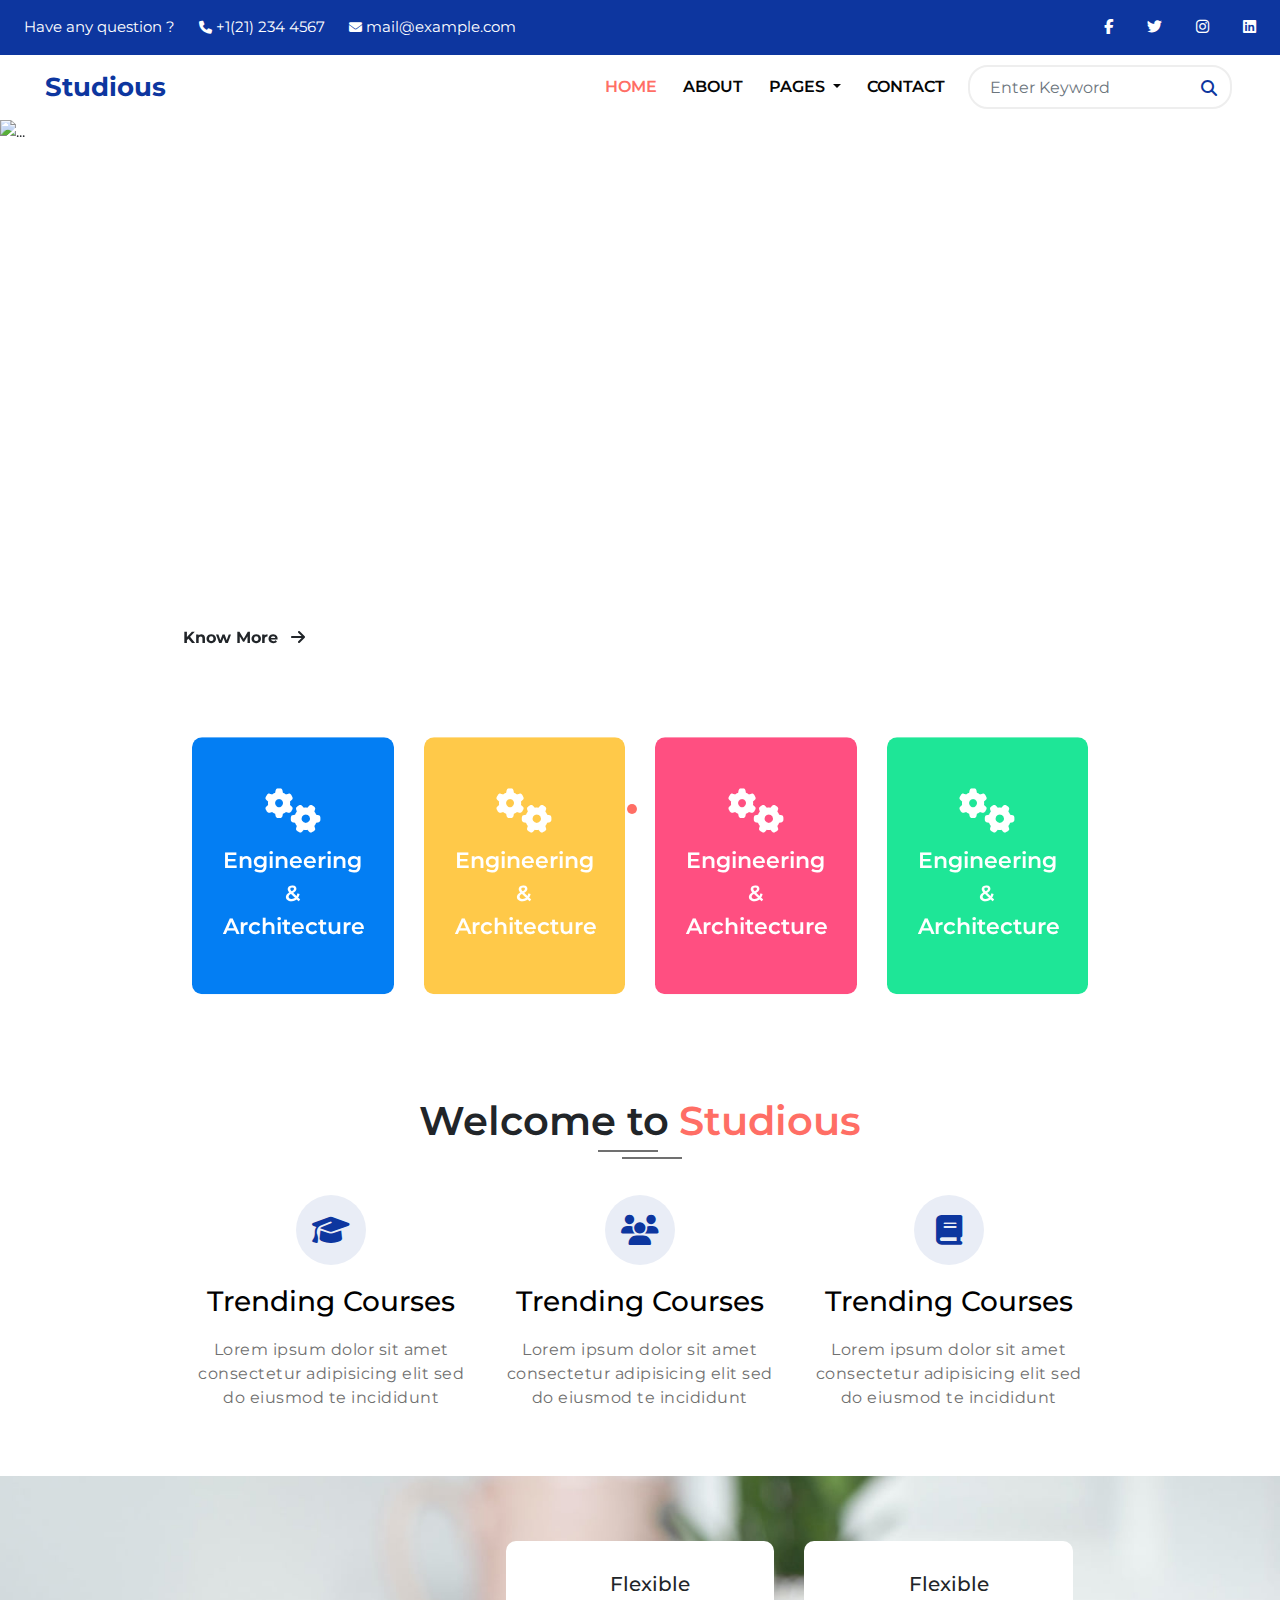
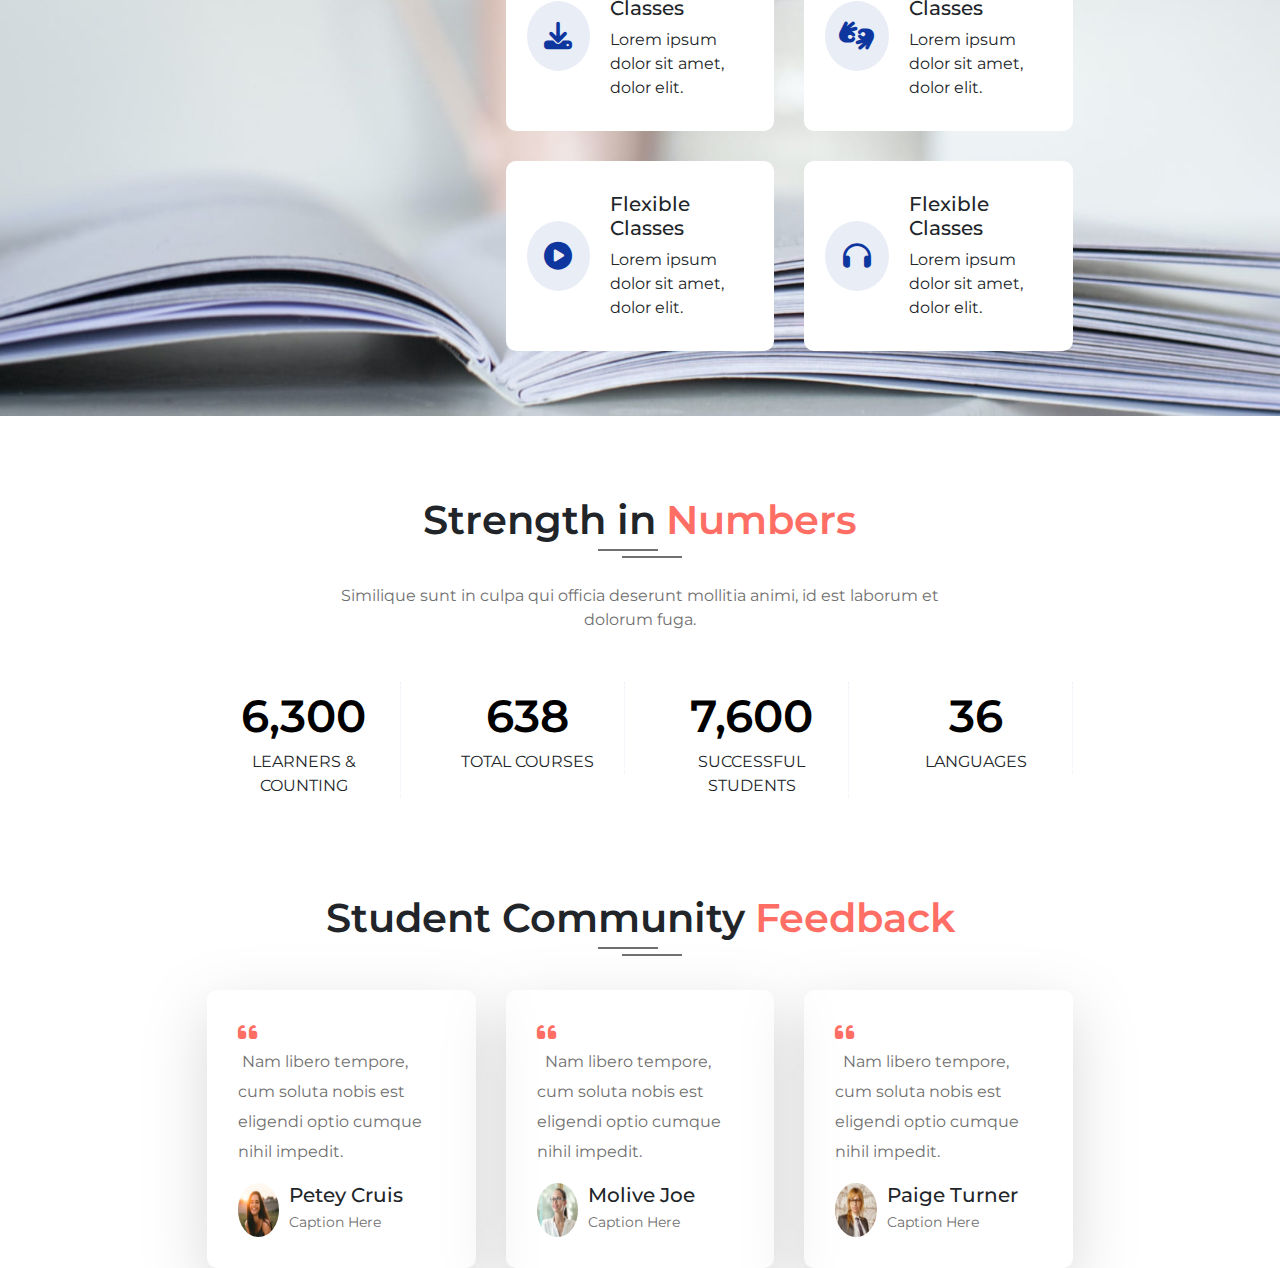
==== home.html @ 9cb3399b "complete feedback" ====
<!DOCTYPE html>
<html lang="en">
  <head>
    <title>Study</title>
    <!-- Required meta tags -->
    <meta charset="utf-8" />
    <meta
      name="viewport"
      content="width=device-width, initial-scale=1, shrink-to-fit=no"
    />

    <!-- Bootstrap CSS -->
    <link
      rel="stylesheet"
      href="https://stackpath.bootstrapcdn.com/bootstrap/4.3.1/css/bootstrap.min.css"
      integrity="sha384-ggOyR0iXCbMQv3Xipma34MD+dH/1fQ784/j6cY/iJTQUOhcWr7x9JvoRxT2MZw1T"
      crossorigin="anonymous"
    />

    <!-- FONT AWESOME -->
    <link
      rel="stylesheet"
      href="https://cdnjs.cloudflare.com/ajax/libs/font-awesome/6.4.0/css/all.min.css"
    />

    <!-- FONT GG -->
    <link
      href="https://fonts.googleapis.com/css2?family=Montserrat:wght@100;200;300;400;500;600;700;800;900&display=swap"
      rel="stylesheet"
    />

    <!-- MAIN CSS -->
    <link rel="stylesheet" href="./CSS/index.css" />
  </head>
  <body>
    <!-- HEADER -->
    <header>
      <div class="header__container">
        <div
          class="header__contact d-flex justify-content-between align-items-center py-3 px-4"
        >
          <div class="header__left d-flex align-items-center">
            <a href="#"><span class="hover__ora">Have any question ?</span></a>
            <div class="header__icon ml-4">
              <i class="fa fa-phone"></i>
              <a href="tel:+1(21)2344567">
                <span class="hover__ora">+1(21) 234 4567</span>
              </a>
            </div>
            <div class="header__icon ml-4">
              <i class="fa fa-envelope"></i>
              <a href="mailto:mail@example.com">
                <span class="hover__ora">mail@example.com</span>
              </a>
            </div>
          </div>
          <div class="header__right">
            <a href="https://facebook.com/w3layouts">
              <i class="fab fa-facebook-f hover__ora"></i>
            </a>
            <a href="https://twitter.com/w3layouts">
              <i class="fab fa-twitter hover__ora"></i>
            </a>
            <a href="https://instagram.com/w3layouts">
              <i class="fab fa-instagram hover__ora"></i>
            </a>
            <a href="https://Linkedin.com/w3layouts">
              <i class="fab fa-linkedin hover__ora"></i>
            </a>
          </div>
        </div>
        <div class="header__content">
          <!--start navbar -->
          <nav class="header__nav navbar navbar-expand-lg mx-4">
            <a class="navbar-brand d-flex align-items-center" href="#">
              <img src="./img/logo.png" alt="" />
              <span class="hover__ora">Studious</span>
            </a>
            <button
              class="navbar-toggler"
              type="button"
              data-toggle="collapse"
              data-target="#navbarSupportedContent"
              aria-controls="navbarSupportedContent"
              aria-expanded="false"
              aria-label="Toggle navigation"
            >
              <span class="navbar-toggler-icon"></span>
            </button>

            <div class="collapse navbar-collapse" id="navbarSupportedContent">
              <ul class="navbar-nav ml-auto">
                <li class="nav-item active">
                  <a class="nav-link" href="#">Home</a>
                </li>
                <li class="nav-item">
                  <a class="nav-link" href="#">About</a>
                </li>
                <li class="nav-item dropdown">
                  <a
                    class="nav-link dropdown-toggle"
                    href="#"
                    id="navbarDropdown"
                    role="button"
                    data-toggle="dropdown"
                    aria-haspopup="true"
                    aria-expanded="false"
                  >
                    Pages
                  </a>
                  <div class="dropdown-menu" aria-labelledby="navbarDropdown">
                    <a class="dropdown-item" href="#">BLOG POSTS</a>
                    <a class="dropdown-item" href="#">404 PAGE</a>
                    <!-- <div class="dropdown-divider"></div> -->
                    <a class="dropdown-item" href="#">LANDING PAGE</a>
                    <a class="dropdown-item" href="#">ELEMENTS PAGE</a>
                  </div>
                </li>
                
                  <li class="nav-item">
                    <a class="nav-link" href="#">Contact</a>
                  </li>
                
              </ul>
              <form class="form-inline my-2 my-lg-0">
                <input
                  class="form-control mr-sm-2"
                  type="search"
                  placeholder="Enter Keyword"
                  aria-label="Search"
                />
                <button class="btn" aria-hidden="true" type="submit">
                  <i class="fa fa-search hover__ora"></i>
                </button>
               
              </form>
            </div>
          </nav>
          <!-- end navbar -->
        </div>
      </div>
      <div class="clear"></div>
    </header>
    
    <!-- BANNER -->
    <section class="banner">
      <div class="banner__container">
        <div class="banner__img">
        <div
          id="carouselExampleIndicators"
          class="carousel slide"
          data-ride="carousel"
        >
          <ol class="carousel-indicators">
            <li
              data-target="#carouselExampleIndicators"
              data-slide-to="0"
              class="active"
            ></li>
            <li data-target="#carouselExampleIndicators" data-slide-to="1"></li>
          </ol>
          <div class="carousel-inner">
            <div class="carousel-item active">
              <img src="./img/banner1.jpg" class="d-block w-100" alt="..." />
              <div class="banner__text">
                <p>
                  Studious is the <br />
                  best choice for <br />
                  everyone
                </p>
                <a class="button1 btn" href="#">Know More <i class="fa fa-arrow-right ml-2"></i></a>
              </div>
            </div>
            <div class="carousel-item">
              <img src="./img/banner2.jpg" class="d-block w-100" alt="..." />
              <div class="banner__text">
                <p>
                  Studious is the <br />
                  best choice for <br />
                  everyone
                </p>
                <a class="button1 btn" href="#">Know More <i class="fa fa-arrow-right ml-2"></i></a>
              </div>
            </div>
          </div>
        </div>
      </div>
     
      <div class="clear"></div>
    </section>

    <!--SERVICE -->
    <section class="service container__common">
      <div class="row text-center">
        <div class="col-3">
          <div class="service__item service__item1">
            <i class="fa fa-cogs"></i>
            <a href="#">Engineering & <br>Architecture</a>
          </div>
        </div>
        <div class="col-3">
          <div class="service__item service__item2">
            <i class="fa fa-cogs"></i>
            <a href="#">Engineering & <br>Architecture</a>
          </div>
        </div>
        <div class="col-3">
          <div class="service__item service__item3">
            <i class="fa fa-cogs"></i>
            <a href="#">Engineering & <br>Architecture</a>
          </div>
        </div>
        <div class="col-3">
          <div class="service__item service__item4">
            <i class="fa fa-cogs"></i>
            <a href="#">Engineering & <br>Architecture</a>
          </div>
        </div>
      </div>
      <div class="clear"></div>
    </section>

    <!-- INTRO -->
    <section class="intro">
      <div class="intro__top container__common title">
        <h2>Welcome to<span>Studious</span></h2>
        <div class="intro__detail row text-center">
          <div class="col-4">
            <div class="intro__top__item">
              <i class="fa fa-graduation-cap"></i>
              <a href="#">
                <h3>Trending Courses</h3>
              </a>
              <p>Lorem ipsum dolor sit amet consectetur adipisicing elit sed do eiusmod te incididunt</p>
            </div>
          </div>
          <div class="col-4">
            <div class="intro__top__item">
              <i class="fa fa-users"></i>              
              <a href="#">
                <h3>Trending Courses</h3>
              </a>
              <p>Lorem ipsum dolor sit amet consectetur adipisicing elit sed do eiusmod te incididunt</p>
            </div>
          </div>
          <div class="col-4">
            <div class="intro__top__item">
              <i class="fa fa-book">             
              </i>           
              <a href="#">
                <h3>Trending Courses</h3>
              </a>         
              <p>Lorem ipsum dolor sit amet consectetur adipisicing elit sed do eiusmod te incididunt</p>
            </div>
          </div>         
        </div>
      </div>
      <div class="intro__bot">
        <div class=" container__common d-flex flex-row-reverse"> 
          <div class="col-4 intro__bot__box">
            <div class="intro__bot__item">
              <i class="fa fa-american-sign-language-interpreting"></i>
              <div class="intro__text">
                <h5>Flexible Classes</h5>
                <p  class="mb-0">Lorem ipsum dolor sit amet, dolor elit.</p>
              </div>
            </div>
          </div>
          <div class="col-4 intro__bot__box">
            <div class="intro__bot__item">
              <i class="fa fa-download"></i>
              <div class="intro__text">
                <h5>Flexible Classes</h5>
                <p  class="mb-0">Lorem ipsum dolor sit amet, dolor elit.</p>
              </div>
            </div>
          </div>
        </div>
        <div class=" container__common d-flex flex-row-reverse">
          
          <div class="col-4 intro__bot__box">
            <div class="intro__bot__item">
              <i class="fa fa-headphones"></i>
              <div class="intro__text">
                <h5>Flexible Classes</h5>
                <p  class="mb-0">Lorem ipsum dolor sit amet, dolor elit.</p>
              </div>
            </div>
          </div>
          <div class="col-4 intro__bot__box">
            <div class="intro__bot__item">
              <i class="fa fa-play-circle"></i>
              <div class="intro__text">
                <h5>Flexible Classes</h5>
                <p  class="mb-0">Lorem ipsum dolor sit amet, dolor elit.</p>
              </div>
            </div>
          </div>                   
        </div>              
      </div>
      <div class="clear"></div>
    </section>

    <!-- NUMBER -->
   <section class="number text-center">
    <div class="number__title title">
      <h2>Strength in<span>Numbers</span></h2>
      <p>Similique sunt in culpa qui officia deserunt mollitia animi, id est laborum et <br> dolorum fuga.</p>
    </div>
      <div class="number__content">
        <div class="row container__common ">
          <div class="col-3">
            <div class="number__item number__item1">
              <span class="counter">6,300</span>
              <p>LEARNERS & COUNTING</p>
            </div>
          </div>
          <div class="col-3">
            <div class="number__item number__item1">
              <span class="counter">638</span>
              <p>TOTAL COURSES</p>
            </div>
          </div>
          <div class="col-3">
            <div class="number__item number__item1">
              <span class="counter">7,600</span>
              <p>SUCCESSFUL STUDENTS</p>
            </div>
          </div>
          <div class="col-3">
            <div class="number__item number__item1">
              <span class="counter">36</span>
              <p>LANGUAGES</p>
            </div>
          </div>
        </div>
      </div>
    <div class="clear"></div>
   </section>

   <!-- FEEDBACK -->
   <section class="feedback">
    <div class="feedback__title title">
      <h2>Student Community<span>Feedback</span></h2>
    </div>
    <div class="feedback__content row container__common mt-5">
      <div class="col-4">
        <div class="feedback__item">
          <i class="fa fa-quote-left"></i>
          <p> &nbspNam libero tempore, cum soluta nobis est eligendi optio cumque nihil impedit.</p>
          <div class="feedback__icon">
            <img src="./img/feedback__icon1.jpg" alt="">
            <div class="feedback__name">
              <h5>Petey Cruis</h5>
              <p>Caption Here</p>
            </div>
          </div>
        </div>
      </div>
      <div class="col-4">
        <div class="feedback__item">
          <i class="fa fa-quote-left"></i>
          <p>&nbsp Nam libero tempore, cum soluta nobis est eligendi optio cumque nihil impedit.</p>
          <div class="feedback__icon">
            <img src="./img/feedback__icon2.jpg" alt="">
            <div class="feedback__name">
              <h5>Molive Joe</h5>
              <p>Caption Here</p>
            </div>
          </div>
        </div>
      </div>
      <div class="col-4">
        <div class="feedback__item">
          <i class="fa fa-quote-left"></i>
          <p>&nbsp Nam libero tempore, cum soluta nobis est eligendi optio cumque nihil impedit.</p>
          <div class="feedback__icon">
            <img src="./img/feedback__icon3.jpg" alt="">
            <div class="feedback__name">
              <h5>Paige Turner</h5>
              <p>Caption Here</p>
            </div>
          </div>
        </div>
      </div>

    </div>
    <div class="clear"></div>
   </section>

    <!-- Optional JavaScript -->
    <!-- jQuery first, then Popper.js, then Bootstrap JS -->
    <script
      src="https://code.jquery.com/jquery-3.3.1.slim.min.js"
      integrity="sha384-q8i/X+965DzO0rT7abK41JStQIAqVgRVzpbzo5smXKp4YfRvH+8abtTE1Pi6jizo"
      crossorigin="anonymous"
    ></script>
    <script
      src="https://cdnjs.cloudflare.com/ajax/libs/popper.js/1.14.7/umd/popper.min.js"
      integrity="sha384-UO2eT0CpHqdSJQ6hJty5KVphtPhzWj9WO1clHTMGa3JDZwrnQq4sF86dIHNDz0W1"
      crossorigin="anonymous"
    ></script>
    <script
      src="https://stackpath.bootstrapcdn.com/bootstrap/4.3.1/js/bootstrap.min.js"
      integrity="sha384-JjSmVgyd0p3pXB1rRibZUAYoIIy6OrQ6VrjIEaFf/nJGzIxFDsf4x0xIM+B07jRM"
      crossorigin="anonymous"
    ></script>
<!-- WAYPOINTS JS -->
<script src="https://cdnjs.cloudflare.com/ajax/libs/waypoints/4.0.1/jquery.waypoints.js"></script>
<!-- COUTING UP NUMBER JS -->
<script src="./Counting-Up-To-Numerical-Values-On-Scroll-jQuery-Countup-js/jquery.countup.min.js"></script>
<!-- COUTER JS -->
<script>
  $('.counter').countUp({
  'time': 5000,
  'delay': 10
});
</script>
 
  </body>
</html>
---- CSS/index.css ----
/* GLOBAL */
* {
  margin: 0;
  padding: 0;
  box-sizing: border-box;
}
body {
  font-family: "Montserrat", sans-serif;
  font-size: 16px;
}
.container__common {
  width: 70%;
  margin: 0 auto;
}
.clear {
  clear: both;
}
.title h2 {
  font-size: 40px;
  font-weight: 600;
  text-align: center;
  position: relative;
  display: flex;
  justify-content: center;
}
.title h2 span {
  color: #ff6e65;
  margin-left: 10px;
}
.title h2::before {
  content: "";
  width: 60px;
  height: 2px;
  background-color: #707070;
  position: absolute;
  bottom: -7px;
  transform: translateX(-20%);
}
.title h2::after {
  content: "";
  width: 60px;
  height: 2px;
  background-color: #707070;
  position: absolute;
  bottom: -14px;
  transform: translateX(20%);
}

/* HEADER */
/* header contact */
header .header__contact {
  background-color: #0d369f;
  font-size: 15px;
}
header .header__left a,
header .header__left i,
header .header__right i {
  color: white;
}
header .header__left i {
  font-size: 13px;
}
header .header__right i {
  margin-left: 30px;
  transition: all 0.5s;
}
header .header__left a {
  text-decoration: none;
}
header .header__left span {
  transition: all 0.5s;
}
header .hover__ora:hover,
header .header__content a:hover,
header .header__content .active a,
.intro .intro__top__item a:hover {
  color: #ff6e65;
}
/* header content */
header .header__nav span {
  color: #0d369f;
  font-size: 26px;
  font-weight: 700;
  margin-left: 5px;
  transition: all 0.5s;
}
header .header__nav .nav-link {
  text-transform: uppercase;
  color: #060606;
  font-weight: 600;
  margin: 0 5px;
}
header .navbarDropdown {
  border: 1px solid white;
}
header .header__nav input {
  border-radius: 20px;
  border: 2px solid #eee;
}
header .header__nav .form-inline {
  position: relative;
}
header .header__nav input {
  padding: 20px;
  margin-left: 10px;
}
header .header__nav input:focus {
  outline: none !important;
  box-shadow: none;
  border: 2px solid #eee;
}
header .header__nav button {
  position: absolute;
  right: 10px;
  top: 5px;
  color: #0d369f;
}

/*  BANNER */
.banner__container {
  position: relative;
}
.banner .carousel-item {
  height: 80vh;
  background-size: cover;
  background-position: bottom center;
}
.banner li {
  width: 10px;
  height: 10px;
  border-radius: 50%;
  background-color: white;
}
.banner li.active {
  width: 10px;
  height: 10px;
  border-radius: 50%;
  background-color: #ff6e65;
}
.banner .carousel-item {
  position: relative;
}
.banner .carousel-item .banner__text {
  width: 100%;
  height: 100%;
  position: absolute;
  top: 33%;
  left: 12.5%;
}
.banner .carousel-item .banner__text p {
  color: white;
  font-size: 70px;
  line-height: 80px;
  font-weight: bold;
}
.banner .carousel-item .button1 {
  padding: 12px 22px;
  background-color: white;
  font-weight: bold;
  box-shadow: none;
  transition: all 0.5s;
}
.banner .carousel-item .button1:hover {
  background-color: #ff6e65;
  color: white;
}

/* button banner ?*/


/* SERVICE */
.service__item {
  padding: 50px 30px;
  border: 1px solid transparent;
  border-radius: 10px;
  transform: translateY(-40%);
}
.service .service__item i {
  font-size: 45px;
  color: white;
}
.service .service__item a {
  display: block;
  font-size: 22px;
  margin-top: 10px;
  font-weight: 600;
  color: white;
  text-decoration: none;
  transition: all 0.5s;
}
.service .service__item a:hover {
  color: black;
}
.service .service__item1 {
  background-color: #037ef3;
}
.service .service__item2 {
  background-color: #ffc949;
}
.service .service__item3 {
  background-color: #ff4f81;
}
.service .service__item4 {
  background-color: #1ee697;
}
/* INTRO */
.intro .intro__top h2 {
  margin-bottom: 50px;
}
.intro .intro__top__item i {
  width: 70px;
  height: 70px;
  border-radius: 50%;
  font-size: 30px;
  background: #e9edf6;
  color: #0d369f;
  line-height: 70px;
}
.intro .intro__top__item a {
  text-decoration: none;
  color: black;
  transition: all 0.5s;
}
.intro .intro__top__item h3 {
  margin: 20px 0;
}
.intro .intro__top__item p {
  color: #707070;
  letter-spacing: 0.5px;
}
/* intro bot */
.intro .intro__bot {
  background-image: url(../img/bg3.jpg);
  background-size: cover;
  background-position: bottom;
  padding: 50px 0;
  margin-top: 50px;
}
.intro .intro__bot .intro__bot__item {
  border: 1px solid transparent;
  border-radius: 10px;
  display: flex;
  align-items: center;
  padding: 30px 20px;
  background-color: white;
}
.intro .intro__bot__box {
  padding: 15px;
}
.intro .intro__bot__item i {
  width: 30%;
  width: 70px;
  height: 70px;
  border-radius: 50%;
  background-color: #e9edf6;
  text-align: center;
  line-height: 70px;
  font-size: 28px;
  color: #0d369f;
  margin-right: 20px;
}
.intro .intro__text {
  width: 70%;
}
/* NUMBER */
.number{
margin-top: 80px;
}
.number__title p{
  color: #707070;
  margin-top: 40px;
  
}
.number__content{
  margin-top: 50px;
}
.number__content span{
  font-size: 45px ;
  font-weight: 600;
  color: black;
}
.number__item1{
  border-right: 1px dotted  #e9edf6;
}
/* FEEDBACK */
.feedback{
  margin-top: 80px;
}
.feedback__item{
  padding: 30px;
  border: 1px solid transparent;
  border-radius: 10px;
  box-shadow: 0 20px 62px rgba(128, 128, 128,0.3);
}
.feedback__item i{
  color: #ff6e65;
  font-size: 22px;
}
.feedback__item p{
  color: #707070;
  line-height: 30px;
  font-weight: 400;
}
.feedback__icon{
  display: flex;
}
.feedback__icon img{
  width: 20%;
  background-size: cover;
  border-radius: 50%;
}
.feedback__icon .feedback__name{
  width: 80%;
  padding-left: 10px;
}
.feedback__name h5{
  margin-bottom: 0;
}
.feedback__name p{
  margin-bottom: 0;
  font-size: 14px;
}
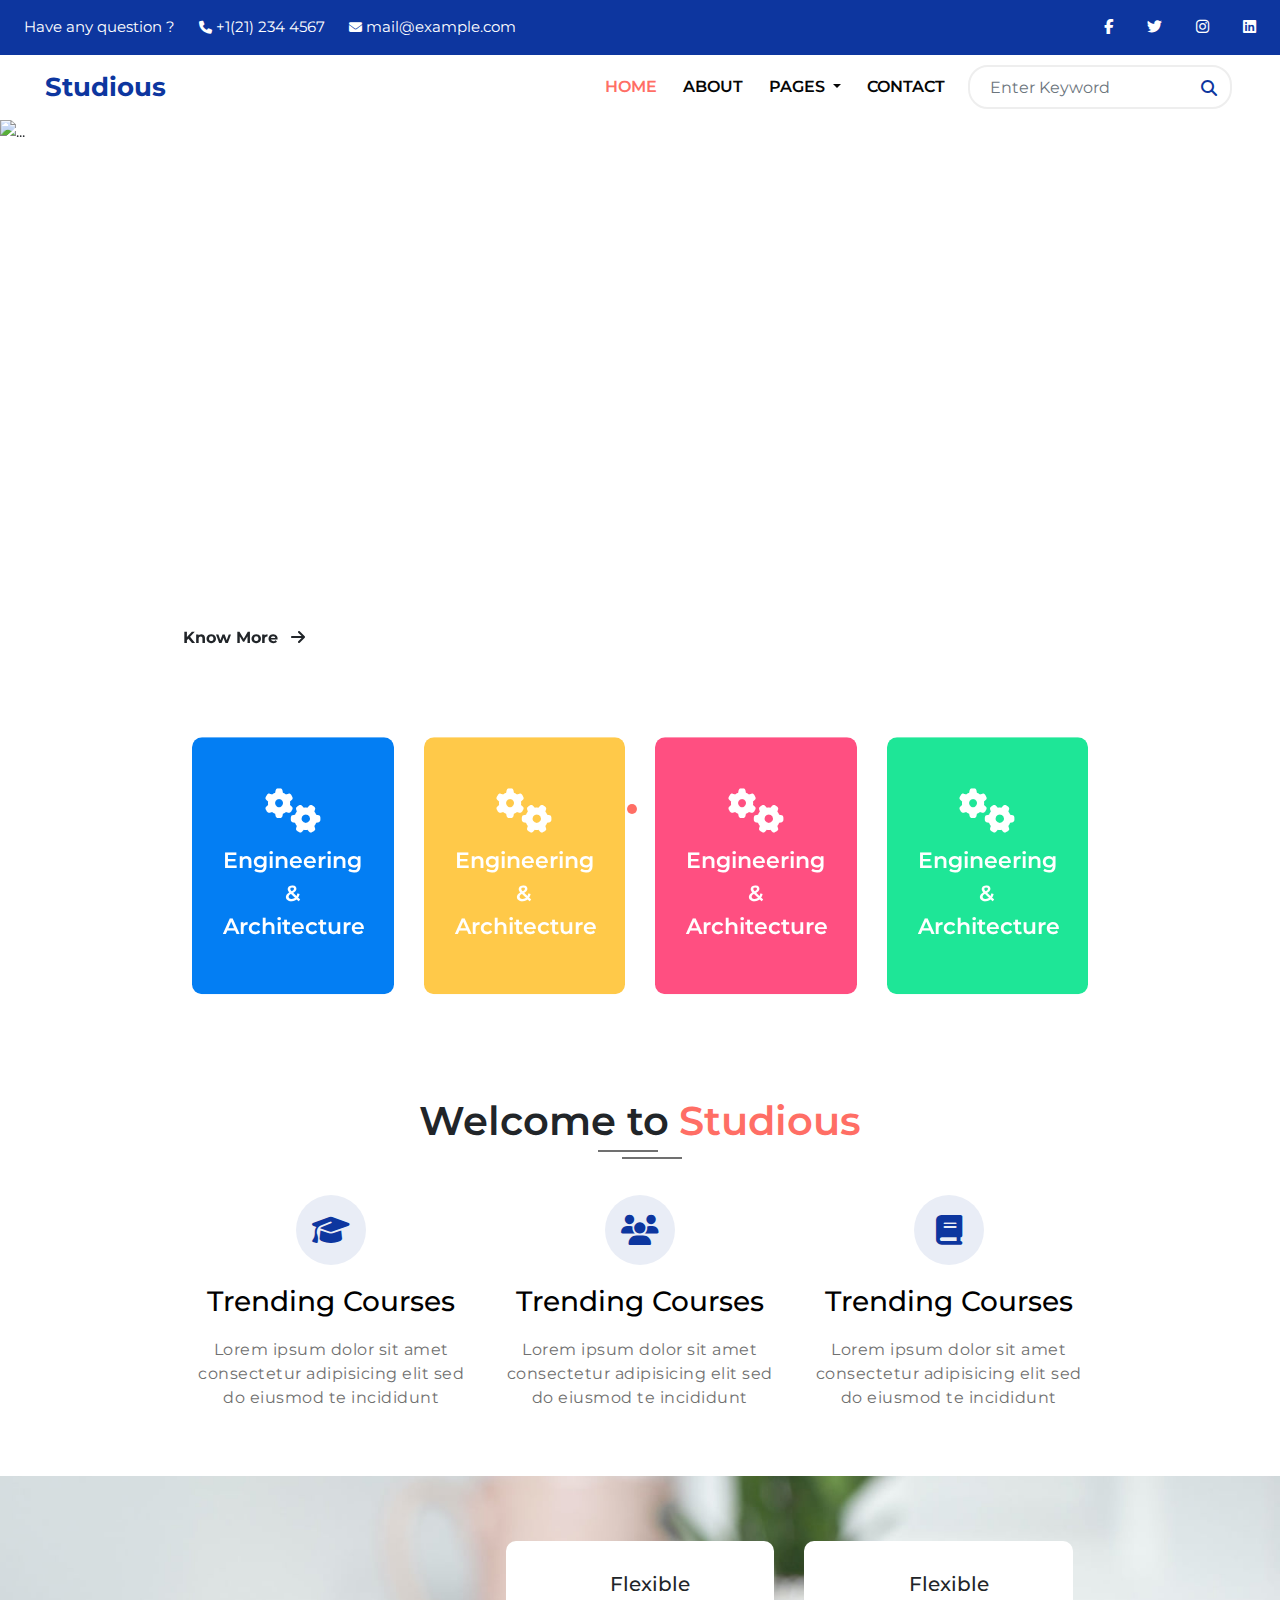
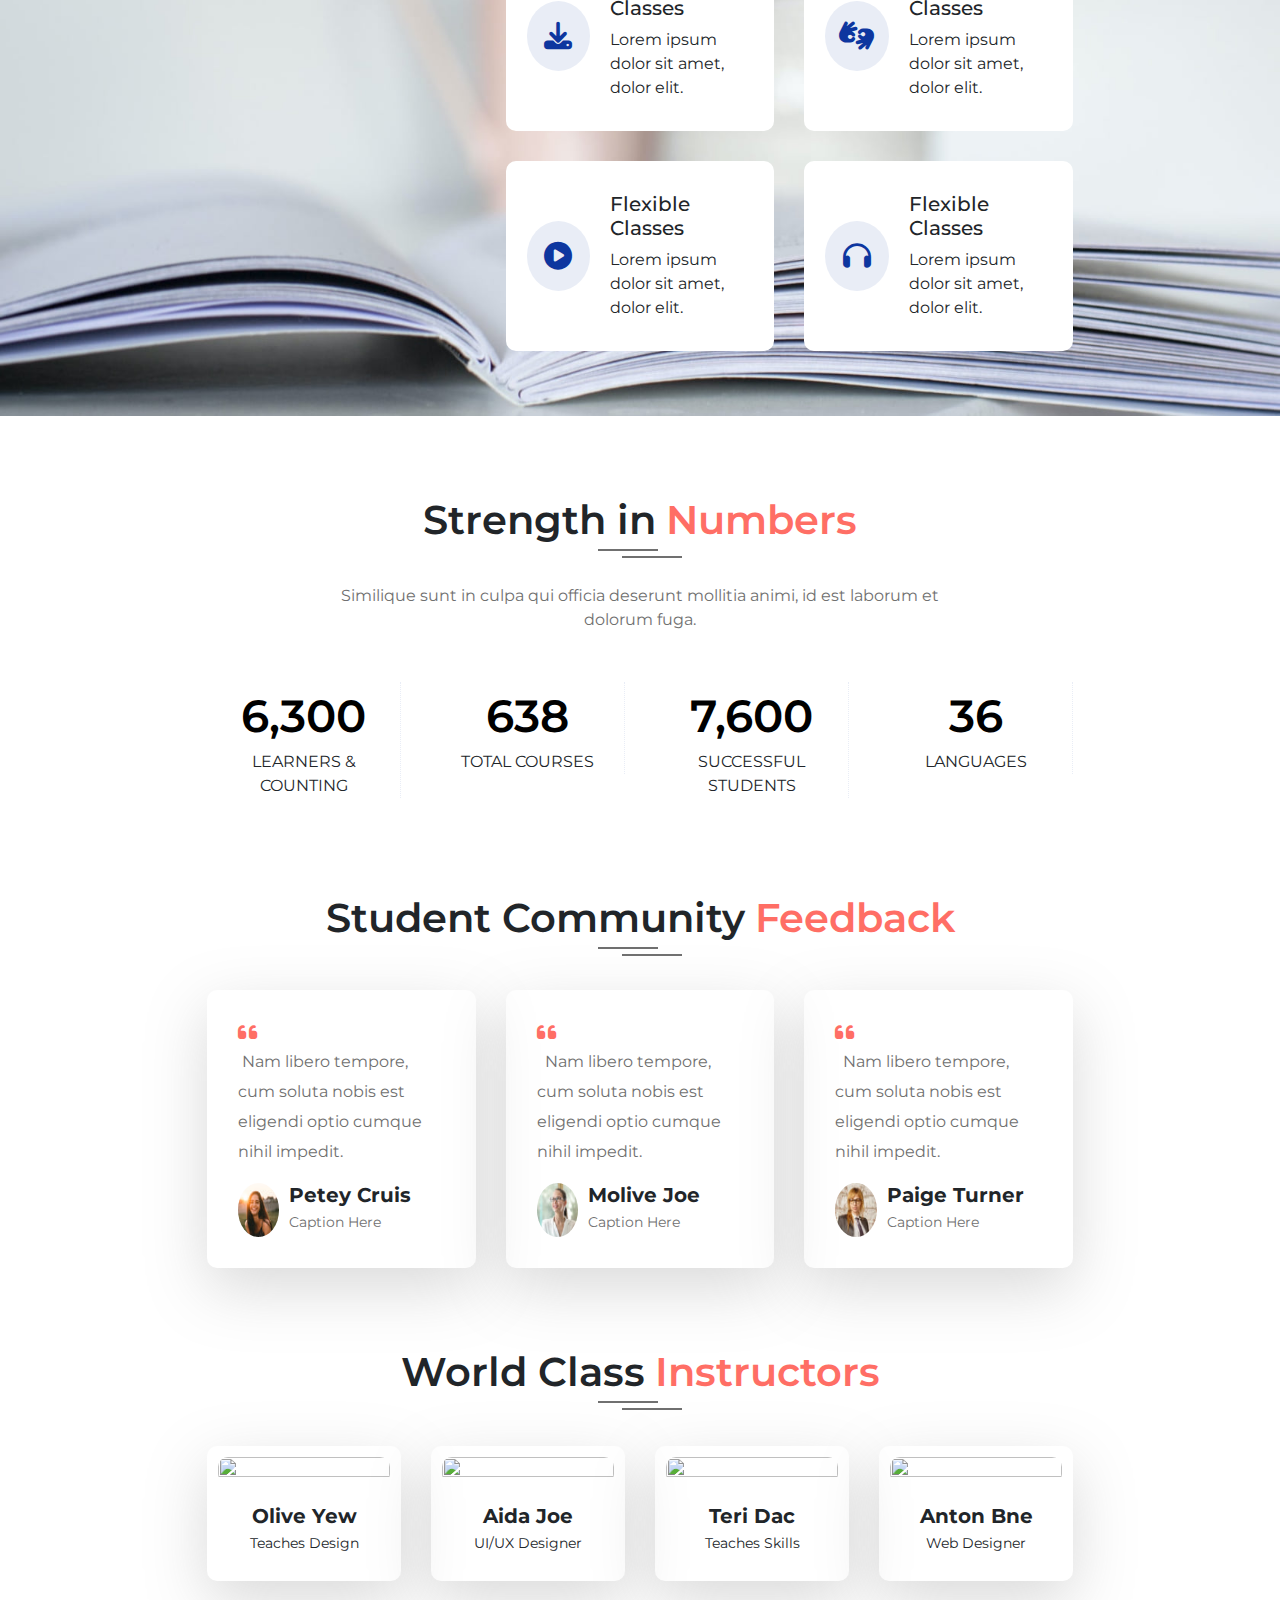
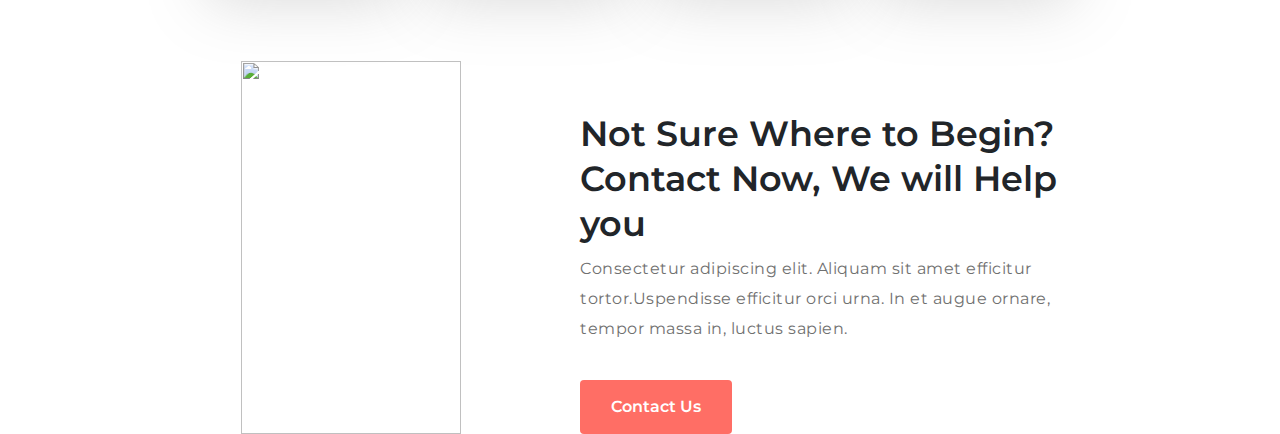
==== commit c9c1a7fc: "The first part of contact" ====
--- a/home.html
+++ b/home.html
@@ -8,7 +8,6 @@
       name="viewport"
       content="width=device-width, initial-scale=1, shrink-to-fit=no"
     />
-
     <!-- Bootstrap CSS -->
     <link
       rel="stylesheet"
@@ -388,6 +387,110 @@
     <div class="clear"></div>
    </section>
 
+   <!-- INSTRUCTORS -->
+   <section class="instructors">
+    <div class="instructors__title title">
+      <h2>World Class<span>Instructors</span></h2>
+    </div>
+    <div class="instructors__content row container__common text-center">
+      <div class="col-3">
+        <div class="instructions__item">
+          <div class="instructors__img">
+            <img src="./img/instructors__1.jpg" alt="">
+            <div class="instructors__overlay">
+              <a href="#">
+                <i class="fab fa-facebook-f"></i>
+              </a>
+              <a href="#">
+                <i class="fab fa-twitter"></i>
+              </a>
+              <a href="#">
+               <i class="fab fa-google-plus-g"></i>
+              </a> 
+            </div>
+          </div>
+          <h5>Olive Yew</h5>
+          <p>Teaches Design</p>
+        </div>
+      </div>
+      <div class="col-3">
+        <div class="instructions__item">
+          <div class="instructors__img">
+            <img src="./img/instructors__2.jpg" alt="">
+            <div class="instructors__overlay">
+              <a href="#">
+                <i class="fab fa-facebook-f"></i>
+              </a>
+              <a href="#">
+                <i class="fab fa-twitter"></i>
+              </a>
+              <a href="#">
+               <i class="fab fa-google-plus-g"></i>
+              </a> 
+            </div>
+          </div>
+          <h5>Aida Joe</h5>
+          <p>UI/UX Designer</p>
+        </div>
+      </div>
+      <div class="col-3">
+        <div class="instructions__item">
+          <div class="instructors__img">
+            <img src="./img/instructors__3.jpg" alt="">
+            <div class="instructors__overlay">
+              <a href="#">
+                <i class="fab fa-facebook-f"></i>
+              </a>
+              <a href="#">
+                <i class="fab fa-twitter"></i>
+              </a>
+              <a href="#">
+               <i class="fab fa-google-plus-g"></i>
+              </a> 
+            </div>
+          </div>
+          <h5>Teri Dac</h5>
+          <p>Teaches Skills</p>
+        </div>
+      </div>
+      <div class="col-3">
+        <div class="instructions__item">
+          <div class="instructors__img">
+            <img src="./img/instructors__4.jpg" alt="">
+            <div class="instructors__overlay">
+              <a href="#">
+                <i class="fab fa-facebook-f"></i>
+              </a>
+              <a href="#">
+                <i class="fab fa-twitter"></i>
+              </a>
+              <a href="#">
+               <i class="fab fa-google-plus-g"></i>
+              </a> 
+            </div>
+          </div>  
+          <h5>Anton Bne</h5>
+          <p>Web Designer</p>         
+        </div>
+      </div>      
+    </div>
+   </section>
+
+   <!-- CONTACT -->
+<section class="contact">
+<div class="contact__content row container__common d-flex">
+  <div class="col-5 contact__item1">
+    <img src="./img/contact__1.png" alt="">
+  </div>
+  <div class="col-7 contact__item2 ">
+    <h2>Not Sure Where to Begin? <br>
+      Contact Now, We will Help you</h2>
+      <p>Consectetur adipiscing elit. Aliquam sit amet efficitur tortor.Uspendisse efficitur orci urna. In et augue ornare, tempor massa in, luctus sapien.</p>
+      <a href="#" class="btn contact__button">Contact Us</a>
+  </div>
+</div>
+</section>
+
     <!-- Optional JavaScript -->
     <!-- jQuery first, then Popper.js, then Bootstrap JS -->
     <script
--- a/CSS/index.css
+++ b/CSS/index.css
@@ -167,7 +167,6 @@
 
 /* button banner ?*/
 
-
 /* SERVICE */
 .service__item {
   padding: 50px 30px;
@@ -263,62 +262,155 @@
   width: 70%;
 }
 /* NUMBER */
-.number{
-margin-top: 80px;
-}
-.number__title p{
+.number {
+  margin-top: 80px;
+}
+.number__title p {
   color: #707070;
   margin-top: 40px;
-  
-}
-.number__content{
+}
+.number__content {
   margin-top: 50px;
 }
-.number__content span{
-  font-size: 45px ;
+.number__content span {
+  font-size: 45px;
   font-weight: 600;
   color: black;
 }
-.number__item1{
-  border-right: 1px dotted  #e9edf6;
+.number__item1 {
+  border-right: 1px dotted #e9edf6;
 }
 /* FEEDBACK */
-.feedback{
+.feedback {
   margin-top: 80px;
 }
-.feedback__item{
+.feedback__item {
   padding: 30px;
   border: 1px solid transparent;
   border-radius: 10px;
-  box-shadow: 0 20px 62px rgba(128, 128, 128,0.3);
-}
-.feedback__item i{
+  box-shadow: 0 20px 62px rgba(128, 128, 128, 0.3);
+}
+.feedback__item i {
   color: #ff6e65;
   font-size: 22px;
 }
-.feedback__item p{
+.feedback__item p {
   color: #707070;
   line-height: 30px;
   font-weight: 400;
 }
-.feedback__icon{
+.feedback__icon {
   display: flex;
 }
-.feedback__icon img{
+.feedback__icon img {
   width: 20%;
   background-size: cover;
   border-radius: 50%;
 }
-.feedback__icon .feedback__name{
+.feedback__icon .feedback__name {
   width: 80%;
   padding-left: 10px;
 }
-.feedback__name h5{
+.feedback__name h5 {
   margin-bottom: 0;
-}
-.feedback__name p{
+  font-weight: 700;
+}
+.feedback__name p {
   margin-bottom: 0;
   font-size: 14px;
 }
-
-
+/* INSTRUCTORS */
+.instructors {
+  margin-top: 80px;
+}
+.instructors__content {
+  margin-top: 50px;
+}
+.instructions__item {
+  border: 1px solid transparent;
+  border-radius: 10px;
+  padding: 10px;
+  box-shadow: 0 20px 62px rgba(128, 128, 128, 0.3);
+  
+}
+.instructors__img {
+  position: relative;
+  overflow: hidden;
+}
+.instructions__item img {
+  border-radius: 10px;
+  width: 100%;
+  height: 100%;
+}
+.instructions__item h5 {
+  margin-top: 20px;
+  margin-bottom: 5px;
+  font-weight: 700;
+  transition: all 0.5s;
+}
+.instructions__item p {
+  font-size: 14px;
+}
+.instructions__item:hover h5{
+  color: #ff6e65;
+}
+.instructions__item:hover .instructors__overlay {
+  transform: translateY(0);
+  opacity: 1;
+}
+.instructions__item .instructors__overlay {
+  width: 100%;
+  height: 30%;
+  position: absolute;
+  bottom: 0;
+  left: 0;
+  background-color: rgba(0, 0, 0, 0.3);
+  display: flex;
+  align-items: center;
+  justify-content: center;
+  transition: all 0.5s;
+  transform: translateY(100%);
+  opacity: 0;
+}
+.instructions__item .instructors__overlay i {
+  width: 28px;
+  height: 28px;
+  line-height: 28px;
+  border-radius: 50%;
+  background-color: white;
+  color: #0d369f;
+  margin: 0 5px;
+}
+/* CONTACT */
+.contact{
+  margin-top: 80px;
+}
+.contact__item1 img{
+  display: block;
+  width: 80%;
+  height: 100%;
+  margin: 0 auto;
+}
+.contact__item2 h2{
+  margin-top: 50px;
+  font-size: 35px;
+  font-weight: 600;
+  line-height: 45px;
+}
+.contact__item2 p{
+  line-height: 30px;
+  color: #707070;
+  letter-spacing: 0.5px;
+  font-weight: 400;
+}
+.contact__item2 .contact__button{
+  padding: 14px 30px;
+  background-color: #ff6e65;
+  color: white;
+  font-weight: 600;
+  margin-top: 20px;
+  transition: all 0.5s;
+}
+.contact__item2 .contact__button:hover{
+  background-color: #0d369f;
+}
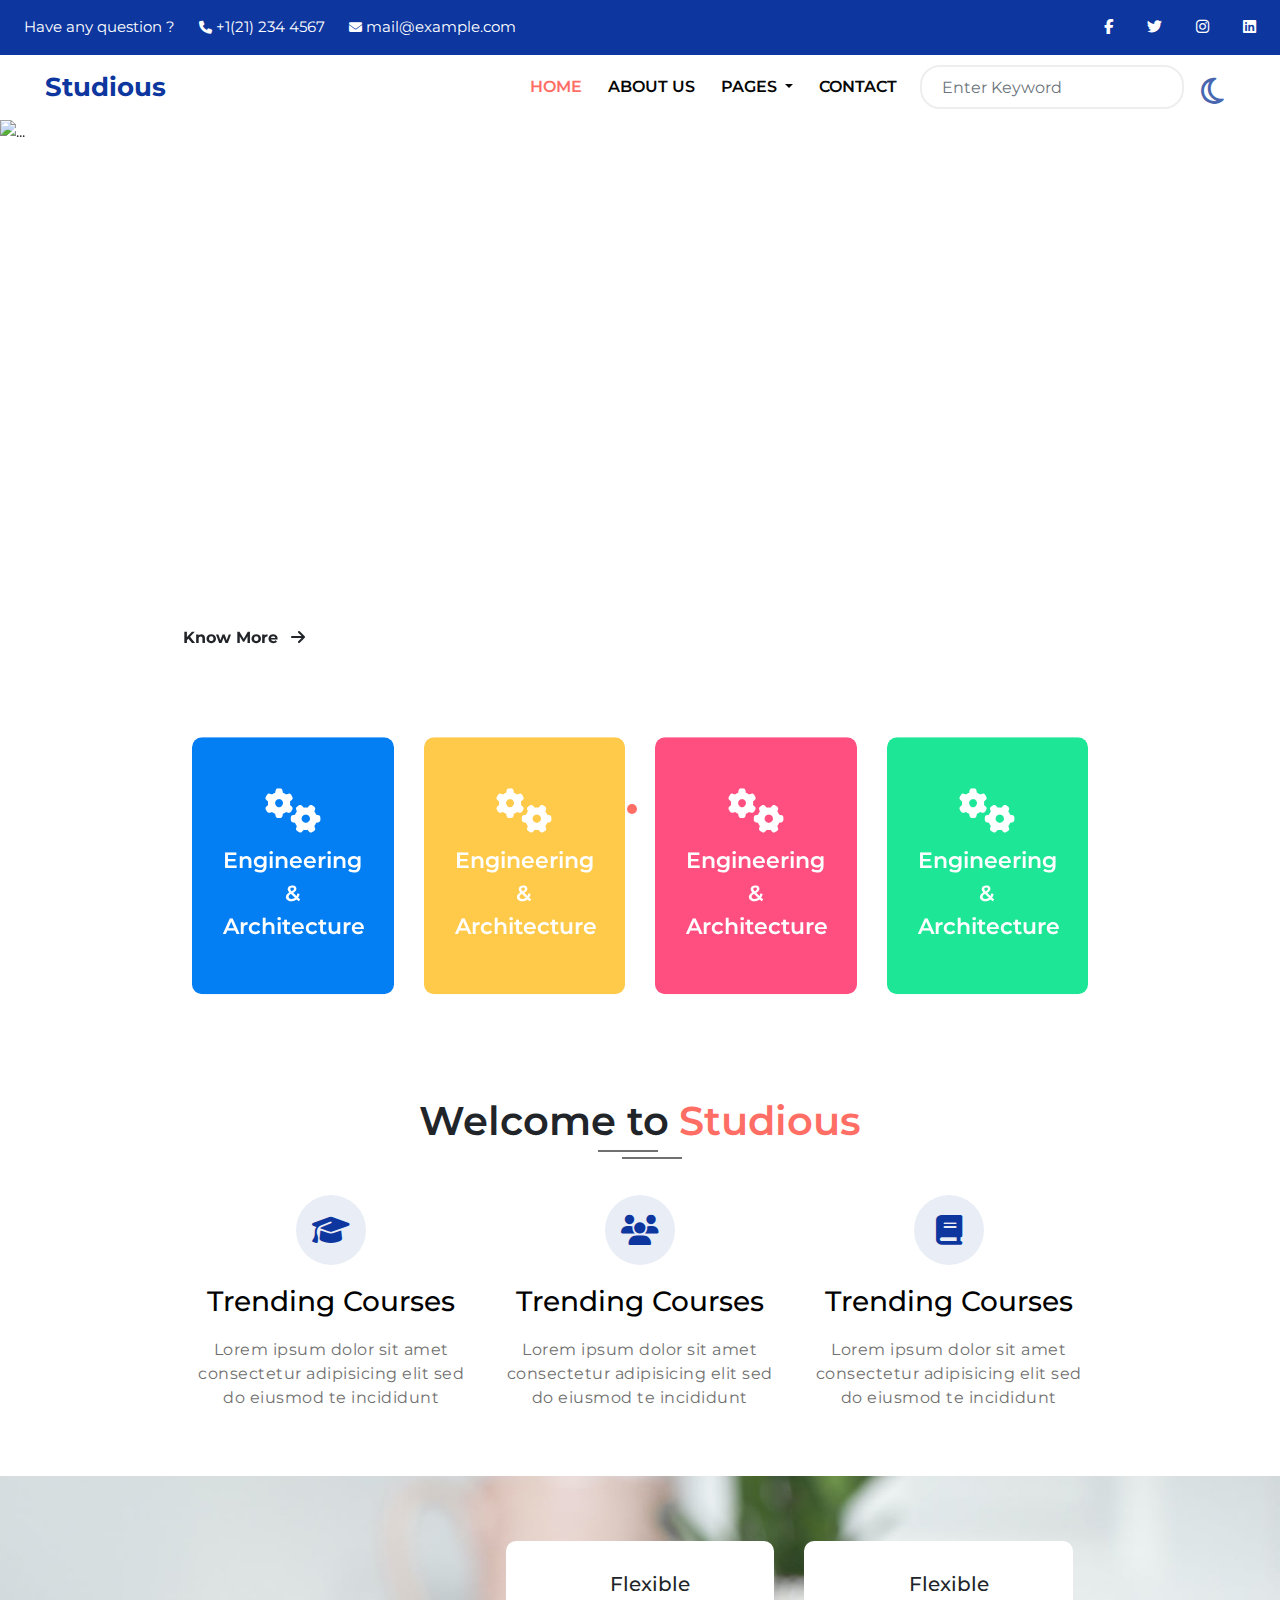
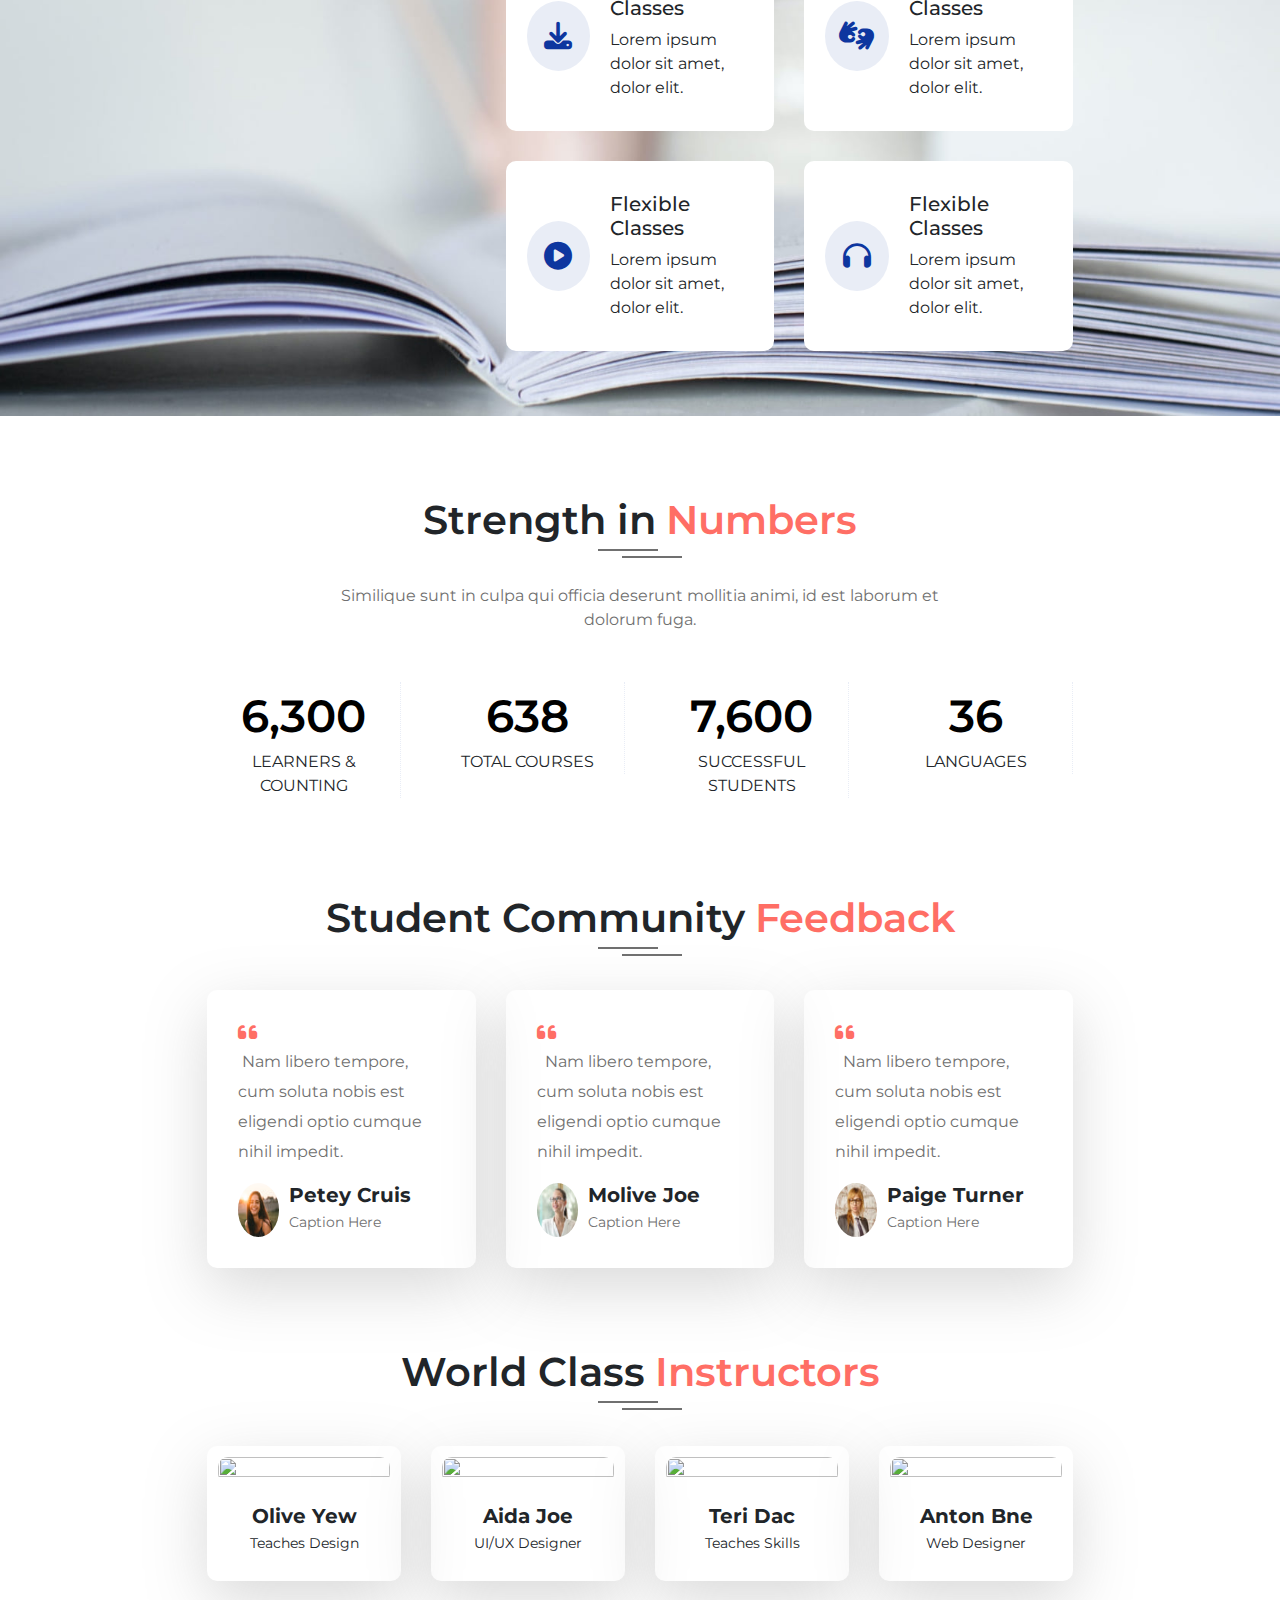
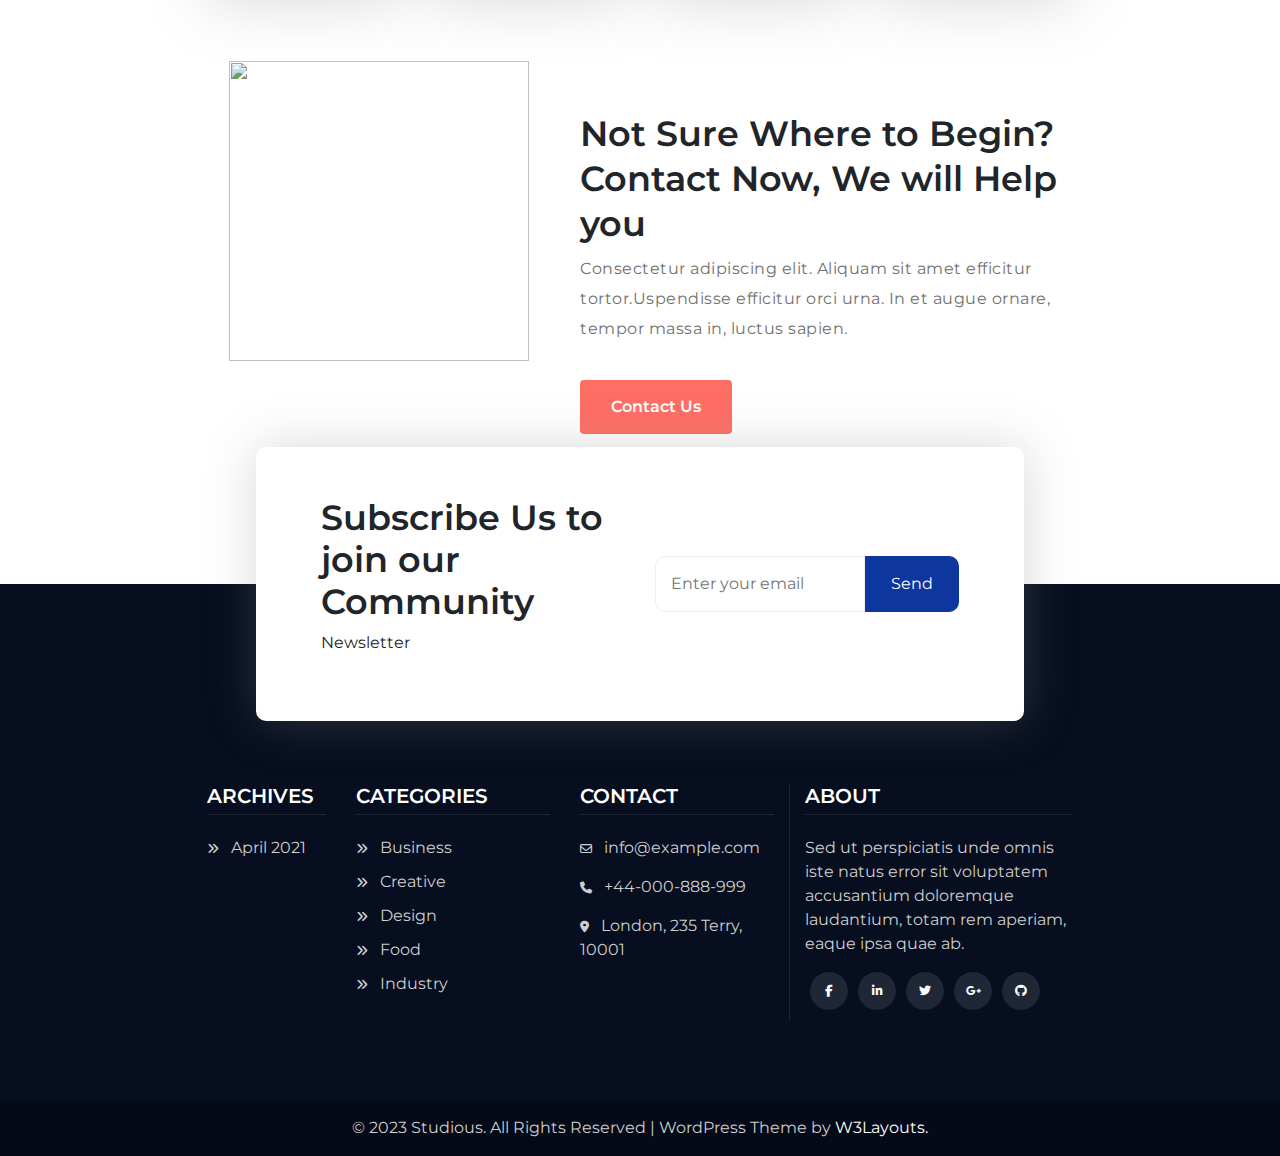
==== commit 3bcde9f5: "add backtotop" ====
--- a/home.html
+++ b/home.html
@@ -31,7 +31,7 @@
     <!-- MAIN CSS -->
     <link rel="stylesheet" href="./CSS/index.css" />
   </head>
-  <body>
+  <body id="myBody">
     <!-- HEADER -->
     <header>
       <div class="header__container">
@@ -93,7 +93,7 @@
                   <a class="nav-link" href="#">Home</a>
                 </li>
                 <li class="nav-item">
-                  <a class="nav-link" href="#">About</a>
+                  <a class="nav-link" href="#">About Us</a>
                 </li>
                 <li class="nav-item dropdown">
                   <a
@@ -119,6 +119,7 @@
                   <li class="nav-item">
                     <a class="nav-link" href="#">Contact</a>
                   </li>
+                  
                 
               </ul>
               <form class="form-inline my-2 my-lg-0">
@@ -133,6 +134,22 @@
                 </button>
                
               </form>
+
+
+
+             
+              <!-- dark-light -->
+              <div class="nav-item nav-item2 ml-5">
+                <button class="btn nav-link" id="switchButton" title="Click to switch theme">
+                  <i class="fa-regular fa-moon"></i>
+                  <i class="fa-regular fa-sun"></i>
+                </button>
+              </div>
+              <!-- end dark-light -->
+
+
+
+
             </div>
           </nav>
           <!-- end navbar -->
@@ -478,7 +495,7 @@
 
    <!-- CONTACT -->
 <section class="contact">
-<div class="contact__content row container__common d-flex">
+<div class="contact__tittle container__common row d-flex">
   <div class="col-5 contact__item1">
     <img src="./img/contact__1.png" alt="">
   </div>
@@ -489,8 +506,107 @@
       <a href="#" class="btn contact__button">Contact Us</a>
   </div>
 </div>
+<div class="contact__content">
+  <div class="row container__common">
+  <div class="col-2">
+    <div class="contact__item">
+      <h5>ARCHIVES</h5>
+      <a href="#">
+        <i class="fa-solid fa-angles-right"></i>
+        <span> &nbsp April 2021</span>
+      </a>
+    </div>
+  </div>
+  <div class="col-3">
+    <div class="contact__item">
+    <h5>CATEGORIES</h5>    
+      <a href="#">
+        <i class="fa-solid fa-angles-right"></i>
+        <span>&nbsp Business</span>
+      </a>
+    <a href="#">
+      <i class="fa-solid fa-angles-right"></i>
+      <span>&nbsp Creative</span>
+    </a>
+    <a href="#">
+      <i class="fa-solid fa-angles-right"></i>
+      <span>&nbsp Design </span>
+    </a>
+    <a href="#">
+      <i class="fa-solid fa-angles-right"></i>
+      <span>&nbsp Food</span>
+    </a>
+    <a href="#">
+      <i class="fa-solid fa-angles-right"></i>
+      <span>&nbsp Industry</span>
+    </a>
+  </div>
+  </div>
+  <div class="col-3">
+    <div class="contact__item">
+      <h5>CONTACT</h5>
+      <div class="contact__address">
+      <a href="#">
+        <i class="fa-regular fa-envelope"></i>
+        <span>&nbsp info@example.com</span>
+      </a>
+      <a href="#">
+        <i class="fa fa-phone"></i>
+        <span>&nbsp +44-000-888-999</span>
+      </a>
+      <a href="#">
+        <i class="fa fa-map-marker-alt"></i>
+        <span>&nbsp London, 235 Terry, 10001</span>
+      </a>
+    </div>
+    </div>
+  </div>
+  <div class="col-4 contact__about">
+    <div class="contact__item ">
+      <h5>ABOUT</h5>
+      <p>Sed ut perspiciatis unde omnis iste natus error sit voluptatem accusantium doloremque laudantium, totam rem aperiam, eaque ipsa quae ab.</p>
+      <div class="contact__icon">
+      <a href="#">
+        <i class="fab fa-facebook-f"></i>
+      </a>
+      <a href="#">
+        <i class="fab fa-linkedin-in"></i>
+      </a>
+      <a href="#">
+        <i class="fab fa-twitter"></i>
+      </a>
+      <a href="#">
+        <i class="fab fa-google-plus-g"></i>
+      </a>
+      <a href="#">
+        <i class="fab fa-github"></i>
+      </a>
+    </div>
+    </div>
+  </div>
+</div>
+<div class="contact__search row">
+  <div class="col-6">
+<h3>Subscribe Us to join our <br> Community</h3>
+<p>Newsletter</p>
+  </div>
+  <div class="col-6 d-flex align-items-center">
+<input type="text" placeholder="Enter your email">
+<button  type="submit">Send</button>
+  </div>
+  
+</div>
+</div>
+<div class="contact__bot text-center py-3">
+  <p>© 2023 Studious. All Rights Reserved | WordPress Theme by <a href="#">W3Layouts.</a></p>
+</div>
 </section>
-
+<!-- BACK TO TOP -->
+<section class="backtotop">
+  <a href="#" class="cd-top text-replace js-cd-top">
+    <i class="fa fa-level-up-alt"></i>
+  </a>
+</section>
     <!-- Optional JavaScript -->
     <!-- jQuery first, then Popper.js, then Bootstrap JS -->
     <script
@@ -519,6 +635,25 @@
   'delay': 10
 });
 </script>
- 
+ <!-- DARK -LIGHT -->
+ <script>
+/**
+Solution: 
+Khi click vào nút moon 🌙 , thẻ body sẽ được thêm class dark.
+Dựa vào class dark, ta viết css dành riêng cho dark theme.
+Ngược lại, khi click vào nút sun ☀️, ta sẽ xóa class dark để css light theme hiện lại
+*/
+//gọi thẻ button có id là switchButton
+// gắn chức năng click cho switchButton
+document.getElementById("switchButton").onclick = function () {
+  //khi button được click thì tìm đến thẻ body có id là myBody
+  // dùng classlist để gọi thuộc tính class của thẻ body
+  //Sử dụng toggle() để thêm hoặc xóa 1 class của thẻ html. Nếu thẻ body không có class dark thì toggle sẽ thêm class dark vào body. Ngược lại, nếu thẻ body đang có class dark thì toogle sẽ xóa class dark đi.
+  document.getElementById("myBody").classList.toggle("dark");
+};
+ </script>
+ <!-- BACK TO TOP -->
+ <script src="./back-to-top-master/assets/js/util.js"></script>
+ <script src="./back-to-top-master/assets/js/main-backtotop.js"></script>
   </body>
 </html>
--- a/CSS/index.css
+++ b/CSS/index.css
@@ -45,6 +45,54 @@
   bottom: -14px;
   transform: translateX(20%);
 }
+/* DARK-LIGHT */
+.nav-item2 .nav-link i{
+  font-size: 30px;
+  transform: translateY(7px);
+  color:#4867b0 ;
+}
+body .nav-item2 .nav-link:hover i{
+  color: #ff6e65 ;
+}
+
+/* light theme */
+#myBody{
+  background-color: white;
+  transition: all 0.5s;
+}
+#switchButton{
+  background-color: white;
+  transition: all 0.5s;
+}
+#switchButton .fa-sun{
+  display: none;
+}
+#switchButton .fa-moon {
+  display: block;
+  
+}
+/* dark theme */
+.dark#myBody {
+  background-color: black;
+  transition: all 0.5s;
+}
+.dark #switchButton {
+  background-color: black;
+  transition: all 0.5s;
+}
+.dark #switchButton .fa-sun {
+  display: block;
+  
+}
+.nav-item2 .nav-link:focus{
+outline: none !important;
+box-shadow: none;
+}
+.dark #switchButton .fa-moon {
+  display: none;
+}
+/* tag dark */
+
 
 /* HEADER */
 /* header contact */
@@ -96,6 +144,7 @@
 header .header__nav input {
   border-radius: 20px;
   border: 2px solid #eee;
+  z-index: 2;
 }
 header .header__nav .form-inline {
   position: relative;
@@ -331,7 +380,6 @@
   border-radius: 10px;
   padding: 10px;
   box-shadow: 0 20px 62px rgba(128, 128, 128, 0.3);
-  
 }
 .instructors__img {
   position: relative;
@@ -351,7 +399,7 @@
 .instructions__item p {
   font-size: 14px;
 }
-.instructions__item:hover h5{
+.instructions__item:hover h5 {
   color: #ff6e65;
 }
 .instructions__item:hover .instructors__overlay {
@@ -382,28 +430,28 @@
   margin: 0 5px;
 }
 /* CONTACT */
-.contact{
+.contact {
   margin-top: 80px;
 }
-.contact__item1 img{
+.contact__item1 img {
   display: block;
-  width: 80%;
-  height: 100%;
+  width: 300px;
+  height: 300px;
   margin: 0 auto;
 }
-.contact__item2 h2{
+.contact__item2 h2 {
   margin-top: 50px;
   font-size: 35px;
   font-weight: 600;
   line-height: 45px;
 }
-.contact__item2 p{
+.contact__item2 p {
   line-height: 30px;
   color: #707070;
   letter-spacing: 0.5px;
   font-weight: 400;
 }
-.contact__item2 .contact__button{
+.contact__item2 .contact__button {
   padding: 14px 30px;
   background-color: #ff6e65;
   color: white;
@@ -411,6 +459,155 @@
   margin-top: 20px;
   transition: all 0.5s;
 }
-.contact__item2 .contact__button:hover{
+.contact__item2 .contact__button:hover {
   background-color: #0d369f;
 }
+/* CONTACT : content */
+.contact__content {
+  background: #060e1f;
+  padding-top: 200px;
+  padding-bottom: 80px;
+  position: relative;
+  margin-top: 150px;
+}
+.contact__item{
+  position: relative;
+}
+.contact__item h5 {
+  color: white;
+  font-weight: 600;
+  
+  padding-bottom: 20px;
+}
+.contact__item h5::before{
+  content: "";
+  width: 100% ;
+  height: 1px;
+  background-color: rgba(238, 238, 238,0.1);
+  position: absolute;
+  left: 0;
+  top: 30px;
+}
+.contact__item i {
+  font-size: 12px;
+}
+.contact__item .contact__icon {
+  display: flex;
+}
+
+.contact__item a {
+  display: block;
+  color: #cecece;
+  text-decoration: none;
+  margin-bottom: 10px;
+  transition: all 0.5s;
+}
+.contact__item a:hover, .contact__item .contact__address a:hover{
+  color: white;
+}
+.contact__item p {
+  color: #cecece;
+}
+.contact__item .contact__icon i {
+  width: 38px;
+  height: 38px;
+  border-radius: 50%;
+  line-height: 38px;
+  background-color: rgb(255, 255, 255, 0.1);
+  text-align: center;
+  margin: 0 5px;
+  color: white;
+  transition: all 0.5s;
+}
+.contact__item .contact__icon i:hover{
+  color: #cecece;
+}
+.contact__item .contact__address a {
+  margin-bottom: 15px;
+  color: #cecece;
+  transition: all 0.5s;
+}
+.contact__about{
+  border-left: 1px solid rgba(238, 238, 238,0.1);
+}
+/* CONTACT : search */
+.contact__search {
+  background-color: white;
+  width: 60%;
+  margin: 0 auto;
+  border-radius: 10px;
+  padding: 50px;
+  position: absolute;
+  top: 0;
+  left: 50%;
+  transform: translate(-50%, -50%);
+  box-shadow: 1px 1px 50px 1px rgba(128, 128, 128, 0.3);
+}
+.contact__search h3 {
+  font-size: 35px;
+  font-weight: 600;
+}
+.contact__search input {
+  border: 1px solid #eee;
+  border-top-left-radius: 10px;
+  border-bottom-left-radius: 10px;
+  padding: 15px;
+  width: 100%;
+  border-top-right-radius: 0;
+  border-bottom-right-radius: 0;
+}
+.contact__search input:focus {
+  box-shadow: 1px 1px 5px 1px rgba(128, 128, 128, 0.5);
+  outline: none !important;
+}
+.contact__search button {
+  color: white;
+  border: 1px solid transparent;
+  padding: 15px 25px;
+
+  border-top-right-radius: 10px;
+  border-bottom-right-radius: 10px;
+
+  background-color: #0d369f;
+  transition: all 0.5s;
+}
+.contact__search button:hover {
+  background-color: rgba(13, 54, 159, 0.9);
+}
+/* CONTACT :contact__bot */
+.contact__bot {
+  background-color: #040a17;
+}
+.contact__bot p {
+  margin-bottom: 0;
+  color: #cecece;
+}
+.contact__bot a{
+  color: white;
+}
+/* BACK TO TOP */
+.backtotop {
+  visibility: hidden;
+  position: fixed;
+  bottom: 80px;
+  right: 20px; 
+}
+.backtotop i{
+  width: 40px;
+  height: 40px;
+  border: none;
+  outline: none;
+  border-radius: 4px;
+  background-color: #0d369f;
+  color: white;
+  font-size: 16px;
+  text-align: center;
+  line-height: 40px; 
+}
+.backtotop i:hover {
+  opacity: 0.8;
+}
+.cd-top--is-visible { 
+  visibility: visible;
+  opacity: 1;
+}
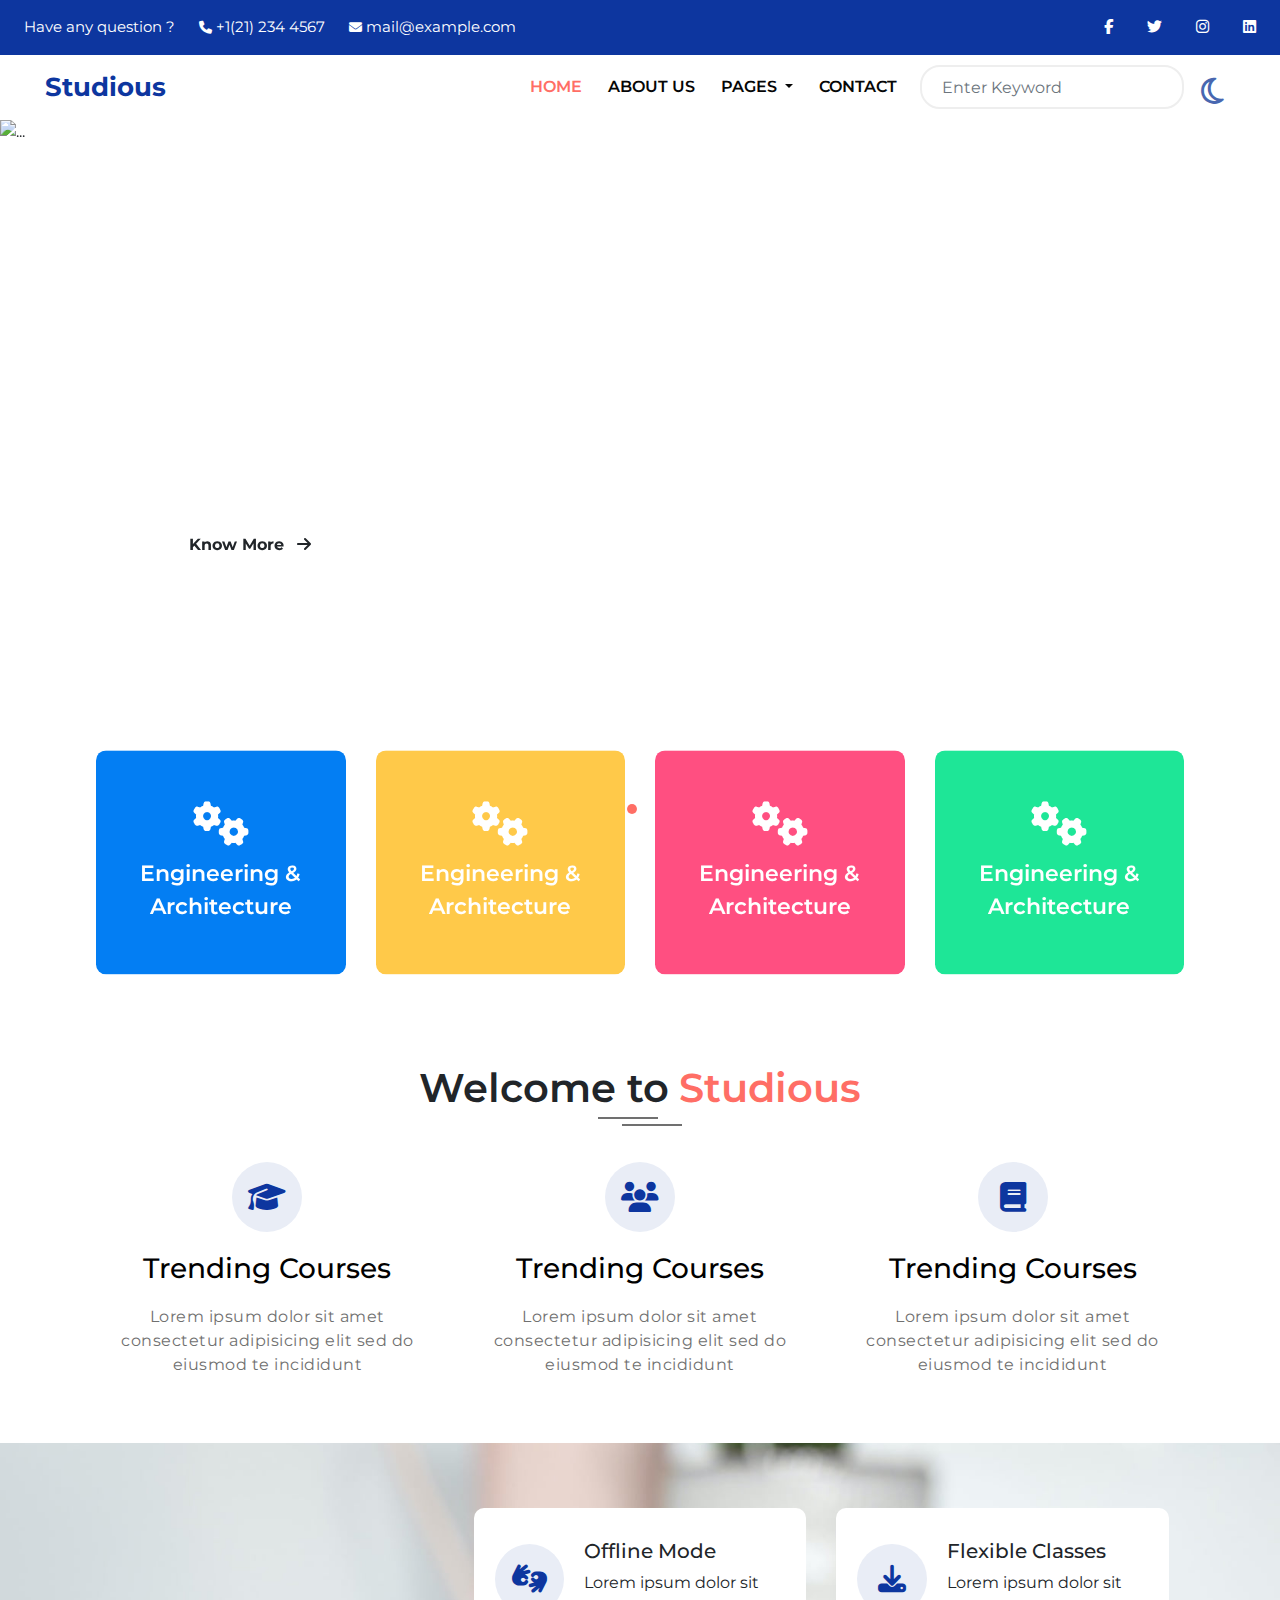
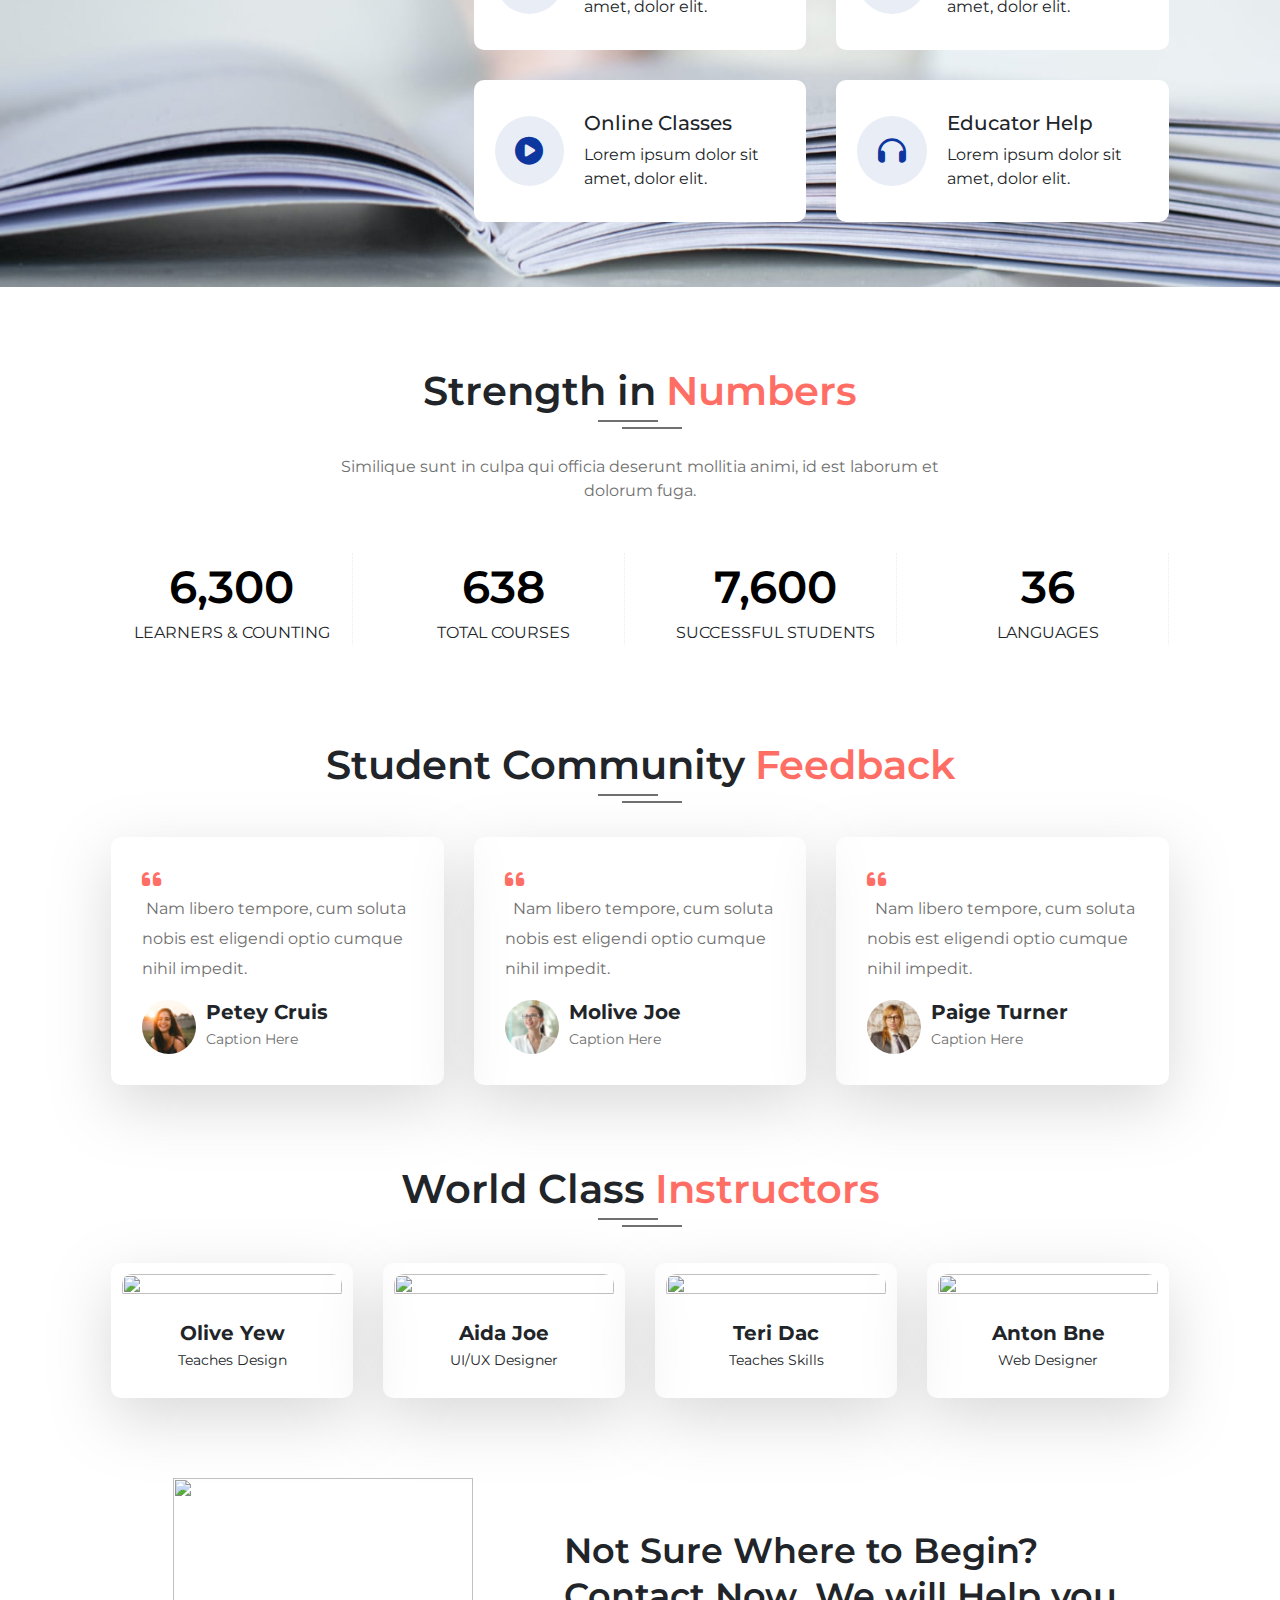
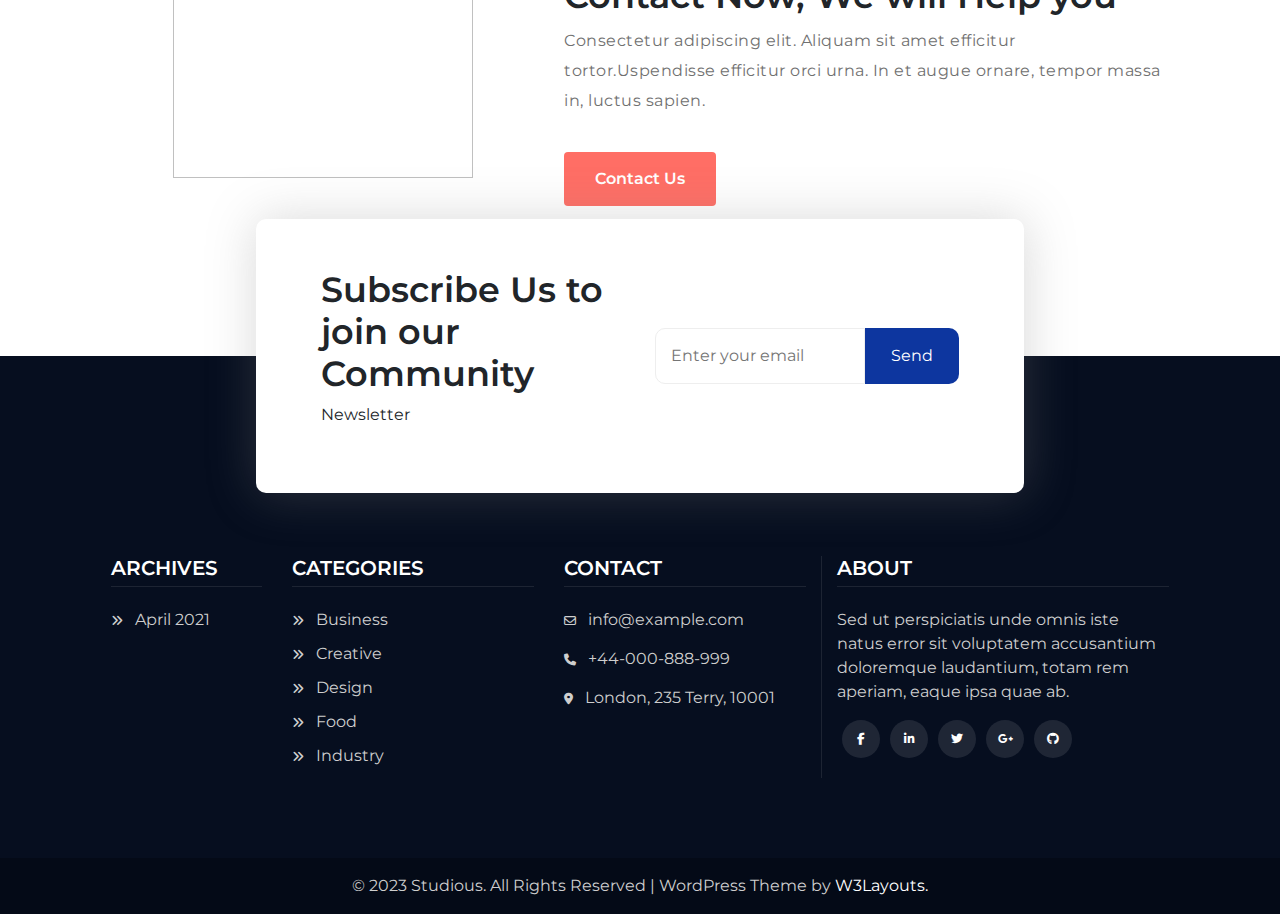
==== commit c36ae502: "dark light" ====
--- a/home.html
+++ b/home.html
@@ -73,7 +73,7 @@
           <nav class="header__nav navbar navbar-expand-lg mx-4">
             <a class="navbar-brand d-flex align-items-center" href="#">
               <img src="./img/logo.png" alt="" />
-              <span class="hover__ora">Studious</span>
+              <span class="hover__ora h2_DarkLight_Hover">Studious</span>
             </a>
             <button
               class="navbar-toggler"
@@ -90,14 +90,14 @@
             <div class="collapse navbar-collapse" id="navbarSupportedContent">
               <ul class="navbar-nav ml-auto">
                 <li class="nav-item active">
-                  <a class="nav-link" href="#">Home</a>
+                  <a class="nav-link h2_DarkLight_Hover " style="color: #ff6e65;" href="#">Home</a>
                 </li>
                 <li class="nav-item">
-                  <a class="nav-link" href="#">About Us</a>
+                  <a class="nav-link h2_DarkLight_Hover" href="#">About Us</a>
                 </li>
                 <li class="nav-item dropdown">
                   <a
-                    class="nav-link dropdown-toggle"
+                    class="nav-link h2_DarkLight_Hover dropdown-toggle"
                     href="#"
                     id="navbarDropdown"
                     role="button"
@@ -108,16 +108,16 @@
                     Pages
                   </a>
                   <div class="dropdown-menu" aria-labelledby="navbarDropdown">
-                    <a class="dropdown-item" href="#">BLOG POSTS</a>
-                    <a class="dropdown-item" href="#">404 PAGE</a>
+                    <a class="dropdown-item h2_DarkLight_Hover" href="#">BLOG POSTS</a>
+                    <a class="dropdown-item h2_DarkLight_Hover" href="#">404 PAGE</a>
                     <!-- <div class="dropdown-divider"></div> -->
-                    <a class="dropdown-item" href="#">LANDING PAGE</a>
-                    <a class="dropdown-item" href="#">ELEMENTS PAGE</a>
+                    <a class="dropdown-item h2_DarkLight_Hover" href="#">LANDING PAGE</a>
+                    <a class="dropdown-item h2_DarkLight_Hover" href="#">ELEMENTS PAGE</a>
                   </div>
                 </li>
                 
                   <li class="nav-item">
-                    <a class="nav-link" href="#">Contact</a>
+                    <a class="nav-link h2_DarkLight_Hover " href="#">Contact</a>
                   </li>
                   
                 
@@ -180,9 +180,8 @@
               <img src="./img/banner1.jpg" class="d-block w-100" alt="..." />
               <div class="banner__text">
                 <p>
-                  Studious is the <br />
-                  best choice for <br />
-                  everyone
+                  Master the <br> Skills to
+                   Drive <br> your Career                  
                 </p>
                 <a class="button1 btn" href="#">Know More <i class="fa fa-arrow-right ml-2"></i></a>
               </div>
@@ -208,25 +207,25 @@
     <!--SERVICE -->
     <section class="service container__common">
       <div class="row text-center">
-        <div class="col-3">
+        <div class="col-lg-3 col-md-6">
           <div class="service__item service__item1">
             <i class="fa fa-cogs"></i>
             <a href="#">Engineering & <br>Architecture</a>
           </div>
         </div>
-        <div class="col-3">
+        <div class="col-lg-3 col-md-6">
           <div class="service__item service__item2">
             <i class="fa fa-cogs"></i>
             <a href="#">Engineering & <br>Architecture</a>
           </div>
         </div>
-        <div class="col-3">
+        <div class="col-lg-3 col-md-6">
           <div class="service__item service__item3">
             <i class="fa fa-cogs"></i>
             <a href="#">Engineering & <br>Architecture</a>
           </div>
         </div>
-        <div class="col-3">
+        <div class="col-lg-3 col-md-6">
           <div class="service__item service__item4">
             <i class="fa fa-cogs"></i>
             <a href="#">Engineering & <br>Architecture</a>
@@ -239,13 +238,13 @@
     <!-- INTRO -->
     <section class="intro">
       <div class="intro__top container__common title">
-        <h2>Welcome to<span>Studious</span></h2>
+        <h2 class="h2_DarkLight">Welcome to<span>Studious</span></h2>
         <div class="intro__detail row text-center">
           <div class="col-4">
             <div class="intro__top__item">
               <i class="fa fa-graduation-cap"></i>
               <a href="#">
-                <h3>Trending Courses</h3>
+                <h3 class="h2_DarkLight_Hover">Trending Courses</h3>
               </a>
               <p>Lorem ipsum dolor sit amet consectetur adipisicing elit sed do eiusmod te incididunt</p>
             </div>
@@ -254,7 +253,7 @@
             <div class="intro__top__item">
               <i class="fa fa-users"></i>              
               <a href="#">
-                <h3>Trending Courses</h3>
+                <h3 class="h2_DarkLight_Hover">Trending Courses</h3>
               </a>
               <p>Lorem ipsum dolor sit amet consectetur adipisicing elit sed do eiusmod te incididunt</p>
             </div>
@@ -264,7 +263,7 @@
               <i class="fa fa-book">             
               </i>           
               <a href="#">
-                <h3>Trending Courses</h3>
+                <h3 class="h2_DarkLight_Hover">Trending Courses</h3>
               </a>         
               <p>Lorem ipsum dolor sit amet consectetur adipisicing elit sed do eiusmod te incididunt</p>
             </div>
@@ -275,19 +274,19 @@
         <div class=" container__common d-flex flex-row-reverse"> 
           <div class="col-4 intro__bot__box">
             <div class="intro__bot__item">
+              <i class="fa fa-download"></i>
+              <div class="intro__text">
+                <h5 class="h2_DarkLight">Flexible Classes</h5>
+                <p  class="mb-0 h5_DarkLight">Lorem ipsum dolor sit <br> amet, dolor elit.</p>
+              </div>
+            </div>
+          </div>
+          <div class="col-4 intro__bot__box">
+            <div class="intro__bot__item">
               <i class="fa fa-american-sign-language-interpreting"></i>
               <div class="intro__text">
-                <h5>Flexible Classes</h5>
-                <p  class="mb-0">Lorem ipsum dolor sit amet, dolor elit.</p>
-              </div>
-            </div>
-          </div>
-          <div class="col-4 intro__bot__box">
-            <div class="intro__bot__item">
-              <i class="fa fa-download"></i>
-              <div class="intro__text">
-                <h5>Flexible Classes</h5>
-                <p  class="mb-0">Lorem ipsum dolor sit amet, dolor elit.</p>
+                <h5 class="h2_DarkLight">Offline Mode</h5>
+                <p  class="mb-0 h5_DarkLight">Lorem ipsum dolor sit <br> amet, dolor elit.</p>
               </div>
             </div>
           </div>
@@ -298,8 +297,8 @@
             <div class="intro__bot__item">
               <i class="fa fa-headphones"></i>
               <div class="intro__text">
-                <h5>Flexible Classes</h5>
-                <p  class="mb-0">Lorem ipsum dolor sit amet, dolor elit.</p>
+                <h5 class="h2_DarkLight">Educator Help</h5>
+                <p  class="mb-0 h5_DarkLight">Lorem ipsum dolor sit <br> amet, dolor elit.</p>
               </div>
             </div>
           </div>
@@ -307,8 +306,9 @@
             <div class="intro__bot__item">
               <i class="fa fa-play-circle"></i>
               <div class="intro__text">
-                <h5>Flexible Classes</h5>
-                <p  class="mb-0">Lorem ipsum dolor sit amet, dolor elit.</p>
+                <h5 class="h2_DarkLight">
+                  Online Classes</h5>
+                <p  class="mb-0 h5_DarkLight">Lorem ipsum dolor sit <br> amet, dolor elit.</p>
               </div>
             </div>
           </div>                   
@@ -320,32 +320,32 @@
     <!-- NUMBER -->
    <section class="number text-center">
     <div class="number__title title">
-      <h2>Strength in<span>Numbers</span></h2>
+      <h2 class="h2_DarkLight">Strength in<span>Numbers</span></h2>
       <p>Similique sunt in culpa qui officia deserunt mollitia animi, id est laborum et <br> dolorum fuga.</p>
     </div>
       <div class="number__content">
         <div class="row container__common ">
           <div class="col-3">
             <div class="number__item number__item1">
-              <span class="counter">6,300</span>
+              <span class="counter h2_DarkLight">6,300</span>
               <p>LEARNERS & COUNTING</p>
             </div>
           </div>
           <div class="col-3">
             <div class="number__item number__item1">
-              <span class="counter">638</span>
+              <span class="counter h2_DarkLight">638</span>
               <p>TOTAL COURSES</p>
             </div>
           </div>
           <div class="col-3">
             <div class="number__item number__item1">
-              <span class="counter">7,600</span>
+              <span class="counter h2_DarkLight">7,600</span>
               <p>SUCCESSFUL STUDENTS</p>
             </div>
           </div>
           <div class="col-3">
             <div class="number__item number__item1">
-              <span class="counter">36</span>
+              <span class="counter h2_DarkLight">36</span>
               <p>LANGUAGES</p>
             </div>
           </div>
@@ -357,17 +357,17 @@
    <!-- FEEDBACK -->
    <section class="feedback">
     <div class="feedback__title title">
-      <h2>Student Community<span>Feedback</span></h2>
+      <h2 class="h2_DarkLight">Student Community<span>Feedback</span></h2>
     </div>
     <div class="feedback__content row container__common mt-5">
       <div class="col-4">
         <div class="feedback__item">
           <i class="fa fa-quote-left"></i>
-          <p> &nbspNam libero tempore, cum soluta nobis est eligendi optio cumque nihil impedit.</p>
+          <p class="h5_DarkLight"> &nbspNam libero tempore, cum soluta nobis est eligendi optio cumque nihil impedit.</p>
           <div class="feedback__icon">
             <img src="./img/feedback__icon1.jpg" alt="">
             <div class="feedback__name">
-              <h5>Petey Cruis</h5>
+              <h5 class="h2_DarkLight">Petey Cruis</h5>
               <p>Caption Here</p>
             </div>
           </div>
@@ -376,11 +376,11 @@
       <div class="col-4">
         <div class="feedback__item">
           <i class="fa fa-quote-left"></i>
-          <p>&nbsp Nam libero tempore, cum soluta nobis est eligendi optio cumque nihil impedit.</p>
+          <p class="h5_DarkLight">&nbsp Nam libero tempore, cum soluta nobis est eligendi optio cumque nihil impedit.</p>
           <div class="feedback__icon">
             <img src="./img/feedback__icon2.jpg" alt="">
             <div class="feedback__name">
-              <h5>Molive Joe</h5>
+              <h5 class="h2_DarkLight">Molive Joe</h5>
               <p>Caption Here</p>
             </div>
           </div>
@@ -389,11 +389,11 @@
       <div class="col-4">
         <div class="feedback__item">
           <i class="fa fa-quote-left"></i>
-          <p>&nbsp Nam libero tempore, cum soluta nobis est eligendi optio cumque nihil impedit.</p>
+          <p class="h5_DarkLight">&nbsp Nam libero tempore, cum soluta nobis est eligendi optio cumque nihil impedit.</p>
           <div class="feedback__icon">
             <img src="./img/feedback__icon3.jpg" alt="">
             <div class="feedback__name">
-              <h5>Paige Turner</h5>
+              <h5 class="h2_DarkLight">Paige Turner</h5>
               <p>Caption Here</p>
             </div>
           </div>
@@ -407,7 +407,7 @@
    <!-- INSTRUCTORS -->
    <section class="instructors">
     <div class="instructors__title title">
-      <h2>World Class<span>Instructors</span></h2>
+      <h2 class="h2_DarkLight">World Class<span>Instructors</span></h2>
     </div>
     <div class="instructors__content row container__common text-center">
       <div class="col-3">
@@ -426,8 +426,8 @@
               </a> 
             </div>
           </div>
-          <h5>Olive Yew</h5>
-          <p>Teaches Design</p>
+          <h5 class="h2_DarkLight_Hover">Olive Yew</h5>
+          <p class="h5_DarkLight">Teaches Design</p>
         </div>
       </div>
       <div class="col-3">
@@ -446,8 +446,8 @@
               </a> 
             </div>
           </div>
-          <h5>Aida Joe</h5>
-          <p>UI/UX Designer</p>
+          <h5 class="h2_DarkLight_Hover">Aida Joe</h5>
+          <p class="h5_DarkLight">UI/UX Designer</p>
         </div>
       </div>
       <div class="col-3">
@@ -466,8 +466,8 @@
               </a> 
             </div>
           </div>
-          <h5>Teri Dac</h5>
-          <p>Teaches Skills</p>
+          <h5 class="h2_DarkLight_Hover">Teri Dac</h5>
+          <p class="h5_DarkLight">Teaches Skills</p>
         </div>
       </div>
       <div class="col-3">
@@ -486,8 +486,8 @@
               </a> 
             </div>
           </div>  
-          <h5>Anton Bne</h5>
-          <p>Web Designer</p>         
+          <h5 class="h2_DarkLight_Hover">Anton Bne</h5>
+          <p class="h5_DarkLight">Web Designer</p>         
         </div>
       </div>      
     </div>
@@ -500,7 +500,7 @@
     <img src="./img/contact__1.png" alt="">
   </div>
   <div class="col-7 contact__item2 ">
-    <h2>Not Sure Where to Begin? <br>
+    <h2 class="h2_DarkLight">Not Sure Where to Begin? <br>
       Contact Now, We will Help you</h2>
       <p>Consectetur adipiscing elit. Aliquam sit amet efficitur tortor.Uspendisse efficitur orci urna. In et augue ornare, tempor massa in, luctus sapien.</p>
       <a href="#" class="btn contact__button">Contact Us</a>
@@ -587,8 +587,8 @@
 </div>
 <div class="contact__search row">
   <div class="col-6">
-<h3>Subscribe Us to join our <br> Community</h3>
-<p>Newsletter</p>
+<h3 class="h2_DarkLight">Subscribe Us to join our Community</h3>
+<p class="h5_DarkLight">Newsletter</p>
   </div>
   <div class="col-6 d-flex align-items-center">
 <input type="text" placeholder="Enter your email">
@@ -636,6 +636,7 @@
 });
 </script>
  <!-- DARK -LIGHT -->
+ <script src="./index.js"></script>
  <script>
 /**
 Solution: 
--- a/CSS/index.css
+++ b/CSS/index.css
@@ -3,13 +3,14 @@
   margin: 0;
   padding: 0;
   box-sizing: border-box;
+  scroll-behavior: smooth;
 }
 body {
   font-family: "Montserrat", sans-serif;
   font-size: 16px;
 }
 .container__common {
-  width: 70%;
+  width: 85%;
   margin: 0 auto;
 }
 .clear {
@@ -73,13 +74,14 @@
 }
 /* dark theme */
 .dark#myBody {
-  background-color: black;
+  background-color: #161C2D;
   transition: all 0.5s;
 }
 .dark #switchButton {
-  background-color: black;
-  transition: all 0.5s;
-}
+  background-color: #161C2D;
+  transition: all 0.5s;
+}
+
 .dark #switchButton .fa-sun {
   display: block;
   
@@ -91,11 +93,84 @@
 .dark #switchButton .fa-moon {
   display: none;
 }
-/* tag dark */
+
+#myBody.dark .header__content .dropdown-menu {
+  background-color: #161C2D; /* Màu bạn muốn cho chế độ tối */
+}
+
+
+#myBody.dark .contact__search,
+#myBody.dark .intro__bot__item,
+#myBody.dark .form-inline input    {
+  background-color: #161C2D; /* Màu bạn muốn cho chế độ tối */
+}
+
+#myBody.dark .header__content.scrolled {
+  position: fixed;
+  top: 0;
+  left: 0;
+  width: 100%;
+  background-color: #161C2D; /* Thay đổi màu nền khi thanh navbar hiển thị trên top */
+  z-index: 1000; /* Đảm bảo nằm trên cùng */
+  box-shadow: 0 2px 4px rgba(0, 0, 0, 0.1);
+  transition: 0.1s;
+}
+
+
+
+
+
+
+
+#myBody.dark .header__content a,
+#myBody.dark .header__content .dropdown-item {
+  color: white; /* Màu bạn muốn cho chế độ tối */
+}
+
+#myBody.dark .header__content a {
+  color: white; /* Màu bạn muốn cho chế độ tối */
+}
+
+#myBody.dark  .h2_DarkLight,
+#myBody.dark  .h2_DarkLight_Hover,
+#myBody.dark .intro .intro__top__item h3,
+#myBody.dark .intro .intro__top__item i {
+  color: white; /* Màu bạn muốn cho chế độ tối */
+}
+
+#myBody.dark  .h5_DarkLight {
+  color: #D7D7D7; /* Màu bạn muốn cho chế độ tối */
+}
+
+#myBody.dark  .h2_DarkLight_Hover:hover {
+  color: #ff6e65;
+  cursor: pointer;
+  background: none;
+}
+
+#myBody.dark .intro .intro__top__item i,
+#myBody.dark .intro .intro__bot__item i {
+  background-color: rgba(168,176 , 195, 0.11); /* Màu bạn muốn cho chế độ tối */
+}
+
+#myBody.dark .intro .intro__top__item i,
+#myBody.dark .intro .intro__bot__item i {
+  color: #4867B0; /* Màu bạn muốn cho chế độ tối */
+}
+
+
+
+
+
+
+
+
 
 
 /* HEADER */
 /* header contact */
+
+
 header .header__contact {
   background-color: #0d369f;
   font-size: 15px;
@@ -165,6 +240,21 @@
   color: #0d369f;
 }
 
+/* Thêm CSS cho class header__content khi scroll */
+.header__content.scrolled {
+  position: fixed;
+  top: 0;
+  left: 0;
+  width: 100%;
+  background-color: white; /* Thay đổi màu nền khi thanh navbar hiển thị trên top */
+  z-index: 1000; /* Đảm bảo nằm trên cùng */
+  box-shadow: 0 2px 4px rgba(0, 0, 0, 0.1);
+  transition: 0.1s;
+}
+
+
+
+
 /*  BANNER */
 .banner__container {
   position: relative;
@@ -193,8 +283,8 @@
   width: 100%;
   height: 100%;
   position: absolute;
-  top: 33%;
-  left: 12.5%;
+  top: 20%;
+  left: 13%;
 }
 .banner .carousel-item .banner__text p {
   color: white;
@@ -611,3 +701,9 @@
   visibility: visible;
   opacity: 1;
 }
+/* RESPONSIVE */
+@media screen and (max-width: 991px) {
+  .service__item {
+    margin-top: 20px;
+  }
+}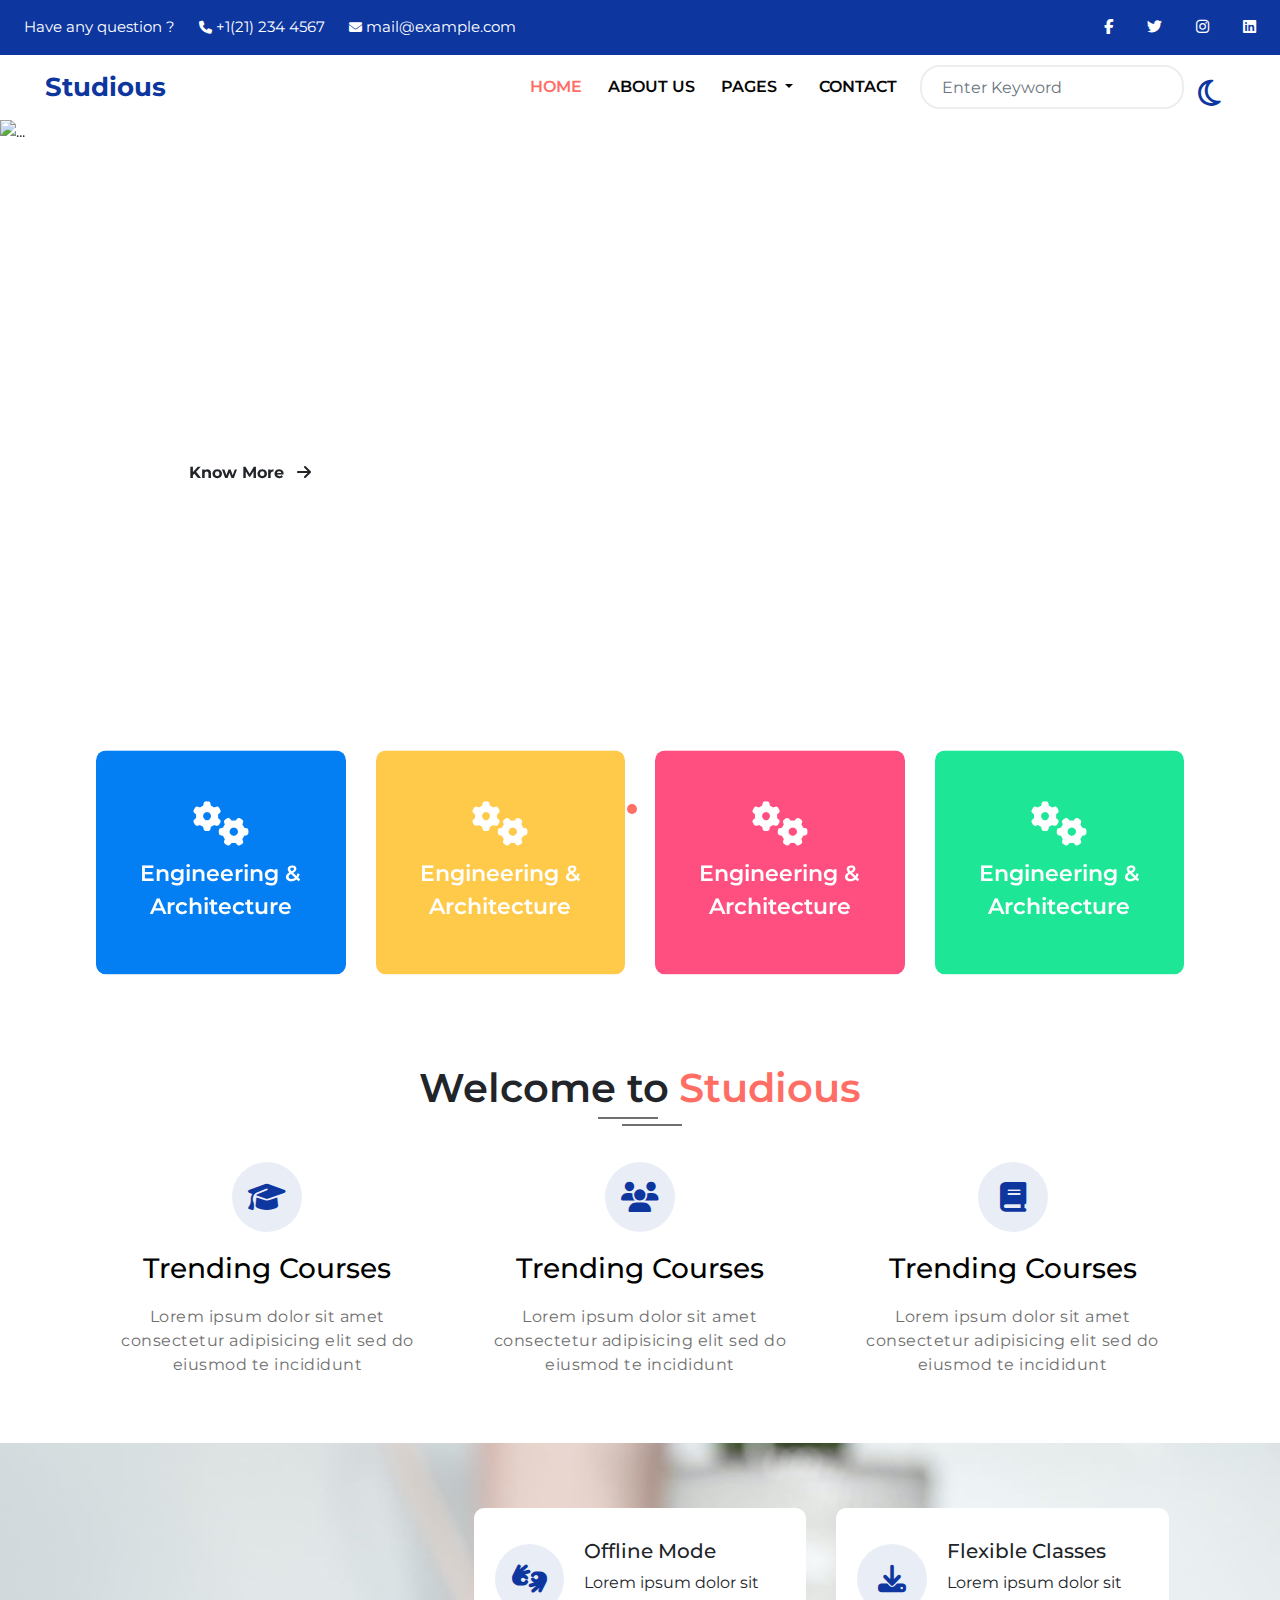
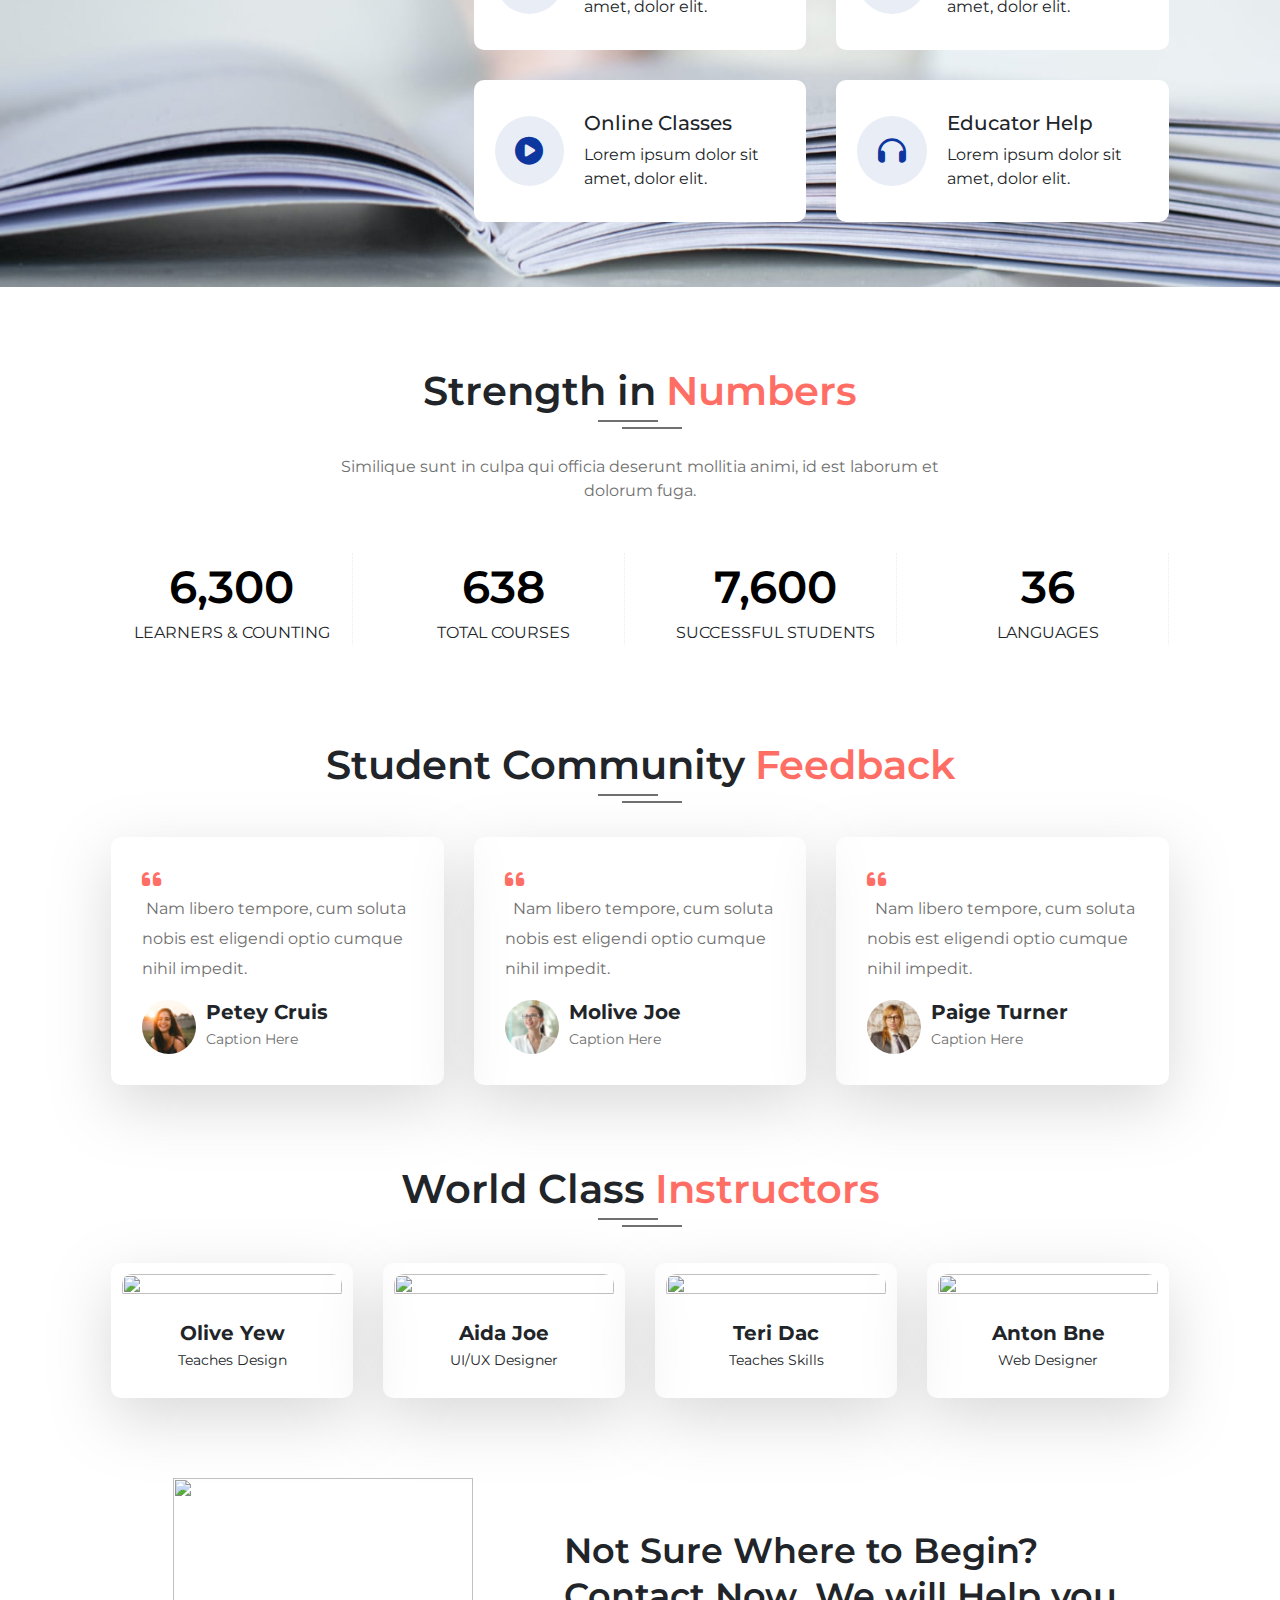
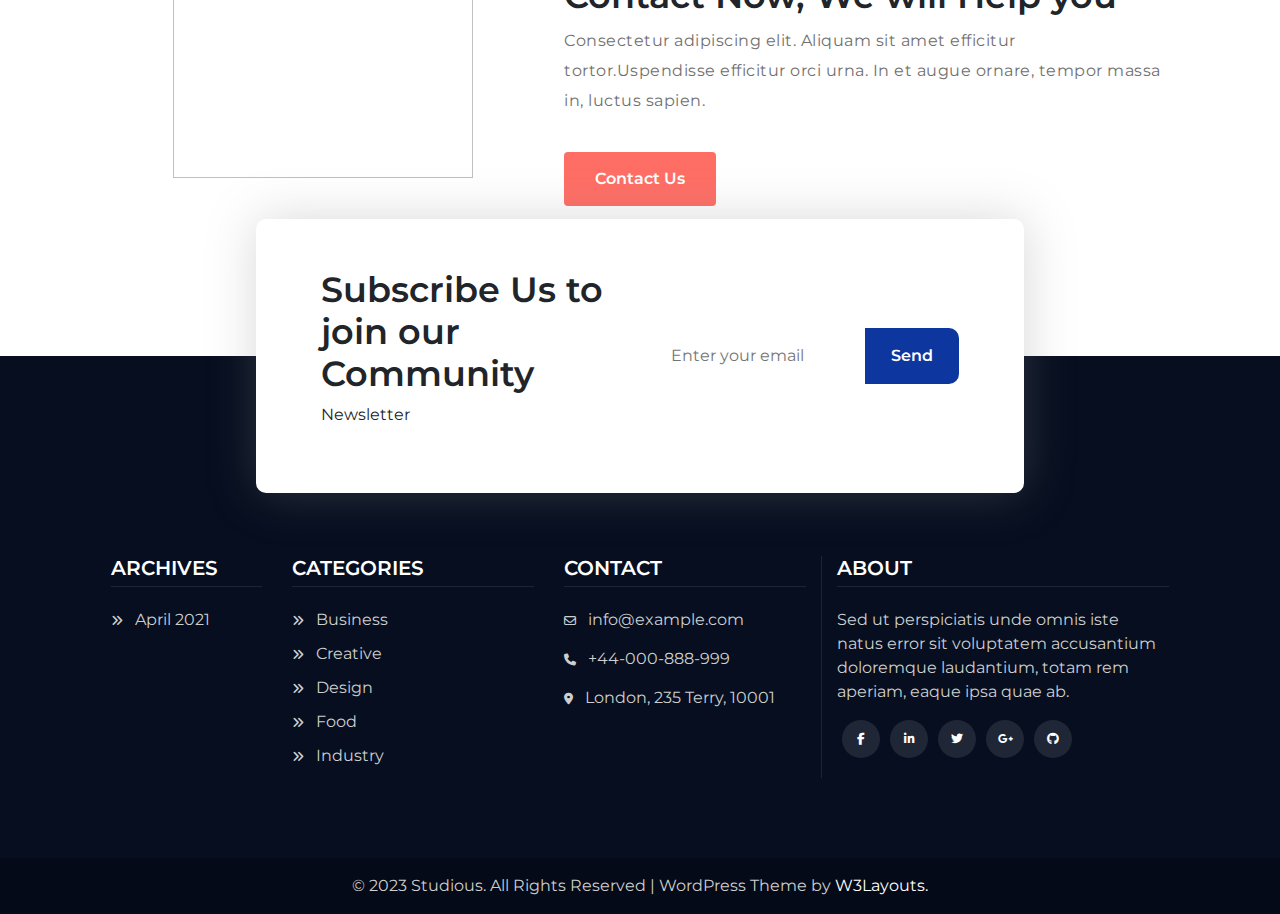
==== commit 95318ee8: "responsive l1" ====
--- a/home.html
+++ b/home.html
@@ -84,7 +84,7 @@
               aria-expanded="false"
               aria-label="Toggle navigation"
             >
-              <span class="navbar-toggler-icon"></span>
+              <span class="navbar-toggler-icon fa icon-expand fa-bars"></span>
             </button>
 
             <div class="collapse navbar-collapse" id="navbarSupportedContent">
@@ -138,19 +138,20 @@
 
 
              
-              <!-- dark-light -->
-              <div class="nav-item nav-item2 ml-5">
-                <button class="btn nav-link" id="switchButton" title="Click to switch theme">
-                  <i class="fa-regular fa-moon"></i>
-                  <i class="fa-regular fa-sun"></i>
-                </button>
-              </div>
-              <!-- end dark-light -->
-
-
-
-
-            </div>
+              
+
+
+
+
+            </div>
+            <!-- dark-light -->
+            <div class="nav-item nav-item2 ml-5">
+              <button class="btn btn_dark_light" id="switchButton" title="Click to switch theme">
+                <i class="fa-regular fa-moon"></i>
+                <i class="fa-regular fa-sun"></i>
+              </button>
+            </div>
+            <!-- end dark-light -->
           </nav>
           <!-- end navbar -->
         </div>
@@ -180,8 +181,7 @@
               <img src="./img/banner1.jpg" class="d-block w-100" alt="..." />
               <div class="banner__text">
                 <p>
-                  Master the <br> Skills to
-                   Drive <br> your Career                  
+                  Master the Skills to Drive yours Career                  
                 </p>
                 <a class="button1 btn" href="#">Know More <i class="fa fa-arrow-right ml-2"></i></a>
               </div>
@@ -190,8 +190,8 @@
               <img src="./img/banner2.jpg" class="d-block w-100" alt="..." />
               <div class="banner__text">
                 <p>
-                  Studious is the <br />
-                  best choice for <br />
+                  Studious is the 
+                  best choice for 
                   everyone
                 </p>
                 <a class="button1 btn" href="#">Know More <i class="fa fa-arrow-right ml-2"></i></a>
@@ -592,7 +592,7 @@
   </div>
   <div class="col-6 d-flex align-items-center">
 <input type="text" placeholder="Enter your email">
-<button  type="submit">Send</button>
+<button class="h2_DarkLight buttonbg" type="submit">Send</button>
   </div>
   
 </div>
@@ -602,9 +602,10 @@
 </div>
 </section>
 <!-- BACK TO TOP -->
+
 <section class="backtotop">
   <a href="#" class="cd-top text-replace js-cd-top">
-    <i class="fa fa-level-up-alt"></i>
+    <i class="fa fa-level-up-alt onTop"></i>
   </a>
 </section>
     <!-- Optional JavaScript -->
@@ -635,6 +636,8 @@
   'delay': 10
 });
 </script>
+
+
  <!-- DARK -LIGHT -->
  <script src="./index.js"></script>
  <script>
--- a/CSS/index.css
+++ b/CSS/index.css
@@ -56,13 +56,24 @@
   color: #ff6e65 ;
 }
 
+button {
+    background: var(--primary-color);
+    border: none;
+    color: #fff;
+    padding: 16px 30px;
+    font-size: 16px;
+    cursor: pointer;
+    font-weight: 600;
+    border-radius: 0 8px 8px 0;
+}
+
 /* light theme */
 #myBody{
   background-color: white;
   transition: all 0.5s;
 }
 #switchButton{
-  background-color: white;
+  background-color: transparent;
   transition: all 0.5s;
 }
 #switchButton .fa-sun{
@@ -78,7 +89,7 @@
   transition: all 0.5s;
 }
 .dark #switchButton {
-  background-color: #161C2D;
+  background-color: transparent;
   transition: all 0.5s;
 }
 
@@ -100,6 +111,7 @@
 
 
 #myBody.dark .contact__search,
+#myBody.dark .contact__search input,
 #myBody.dark .intro__bot__item,
 #myBody.dark .form-inline input    {
   background-color: #161C2D; /* Màu bạn muốn cho chế độ tối */
@@ -136,6 +148,7 @@
 #myBody.dark .intro .intro__top__item h3,
 #myBody.dark .intro .intro__top__item i {
   color: white; /* Màu bạn muốn cho chế độ tối */
+  font-size: 20px;
 }
 
 #myBody.dark  .h5_DarkLight {
@@ -143,7 +156,7 @@
 }
 
 #myBody.dark  .h2_DarkLight_Hover:hover {
-  color: #ff6e65;
+  color: #ff6e65; /*hover vào 1 vài element ở chế độ tối */
   cursor: pointer;
   background: none;
 }
@@ -151,14 +164,33 @@
 #myBody.dark .intro .intro__top__item i,
 #myBody.dark .intro .intro__bot__item i {
   background-color: rgba(168,176 , 195, 0.11); /* Màu bạn muốn cho chế độ tối */
-}
-
+ 
+}
+
+#myBody.dark button,
 #myBody.dark .intro .intro__top__item i,
 #myBody.dark .intro .intro__bot__item i {
   color: #4867B0; /* Màu bạn muốn cho chế độ tối */
 }
-
-
+#myBody.dark .onTop,
+#myBody.dark .buttonbg {
+  background-color: #4867B0; /* Màu bạn muốn cho chế độ tối */
+}
+
+/* button dark_light */
+
+#switchButton{
+  transform: translate(-25%,25%); /* vi trí icon d-light */
+}
+#switchButton i:hover  {
+  color: #ff6e65;
+}
+#switchButton i{
+  font-size: 30px; /* font icon d-light */
+}
+.btn_dark_light:focus{
+  box-shadow: none; 
+}
 
 
 
@@ -280,10 +312,10 @@
   position: relative;
 }
 .banner .carousel-item .banner__text {
-  width: 100%;
-  height: 100%;
+  width: 50%;
+  height: 50%;
   position: absolute;
-  top: 20%;
+  top: 10%;
   left: 13%;
 }
 .banner .carousel-item .banner__text p {
@@ -291,6 +323,7 @@
   font-size: 70px;
   line-height: 80px;
   font-weight: bold;
+  
 }
 .banner .carousel-item .button1 {
   padding: 12px 22px;
@@ -638,7 +671,7 @@
   font-weight: 600;
 }
 .contact__search input {
-  border: 1px solid #eee;
+  border: 0.5px solid rgb(255, 255, 255, 0.2);
   border-top-left-radius: 10px;
   border-bottom-left-radius: 10px;
   padding: 15px;
@@ -701,9 +734,37 @@
   visibility: visible;
   opacity: 1;
 }
+
 /* RESPONSIVE */
 @media screen and (max-width: 991px) {
-  .service__item {
-    margin-top: 20px;
+  /* HEADER */
+  
+  header .header__nav span.fa-bars {
+    color: white;
+    background-color: #0d369f;
+    line-height: 39px ;
+    margin: 0;
+    border-radius: 5px;
+  }
+  header button.collapsed {
+    padding: 0;
+  }
+  .collapsed {
+    border-color: black;
+    background-color: #0d369f;
+  }
+  #switchButton{
+    background-color: transparent;
+  }
+  #switchButton .fa-regular {
+   transform: translate(-200%,-30%);
+  }
+  #switchButton .fa-sun {
+    transform: translate(-150%,-30%);
+  }
+  /* BANNER */
+  .banner .banner__container .banner__text p{
+    font-size: 50px ;
+    line-height: 1 ;
   }
 }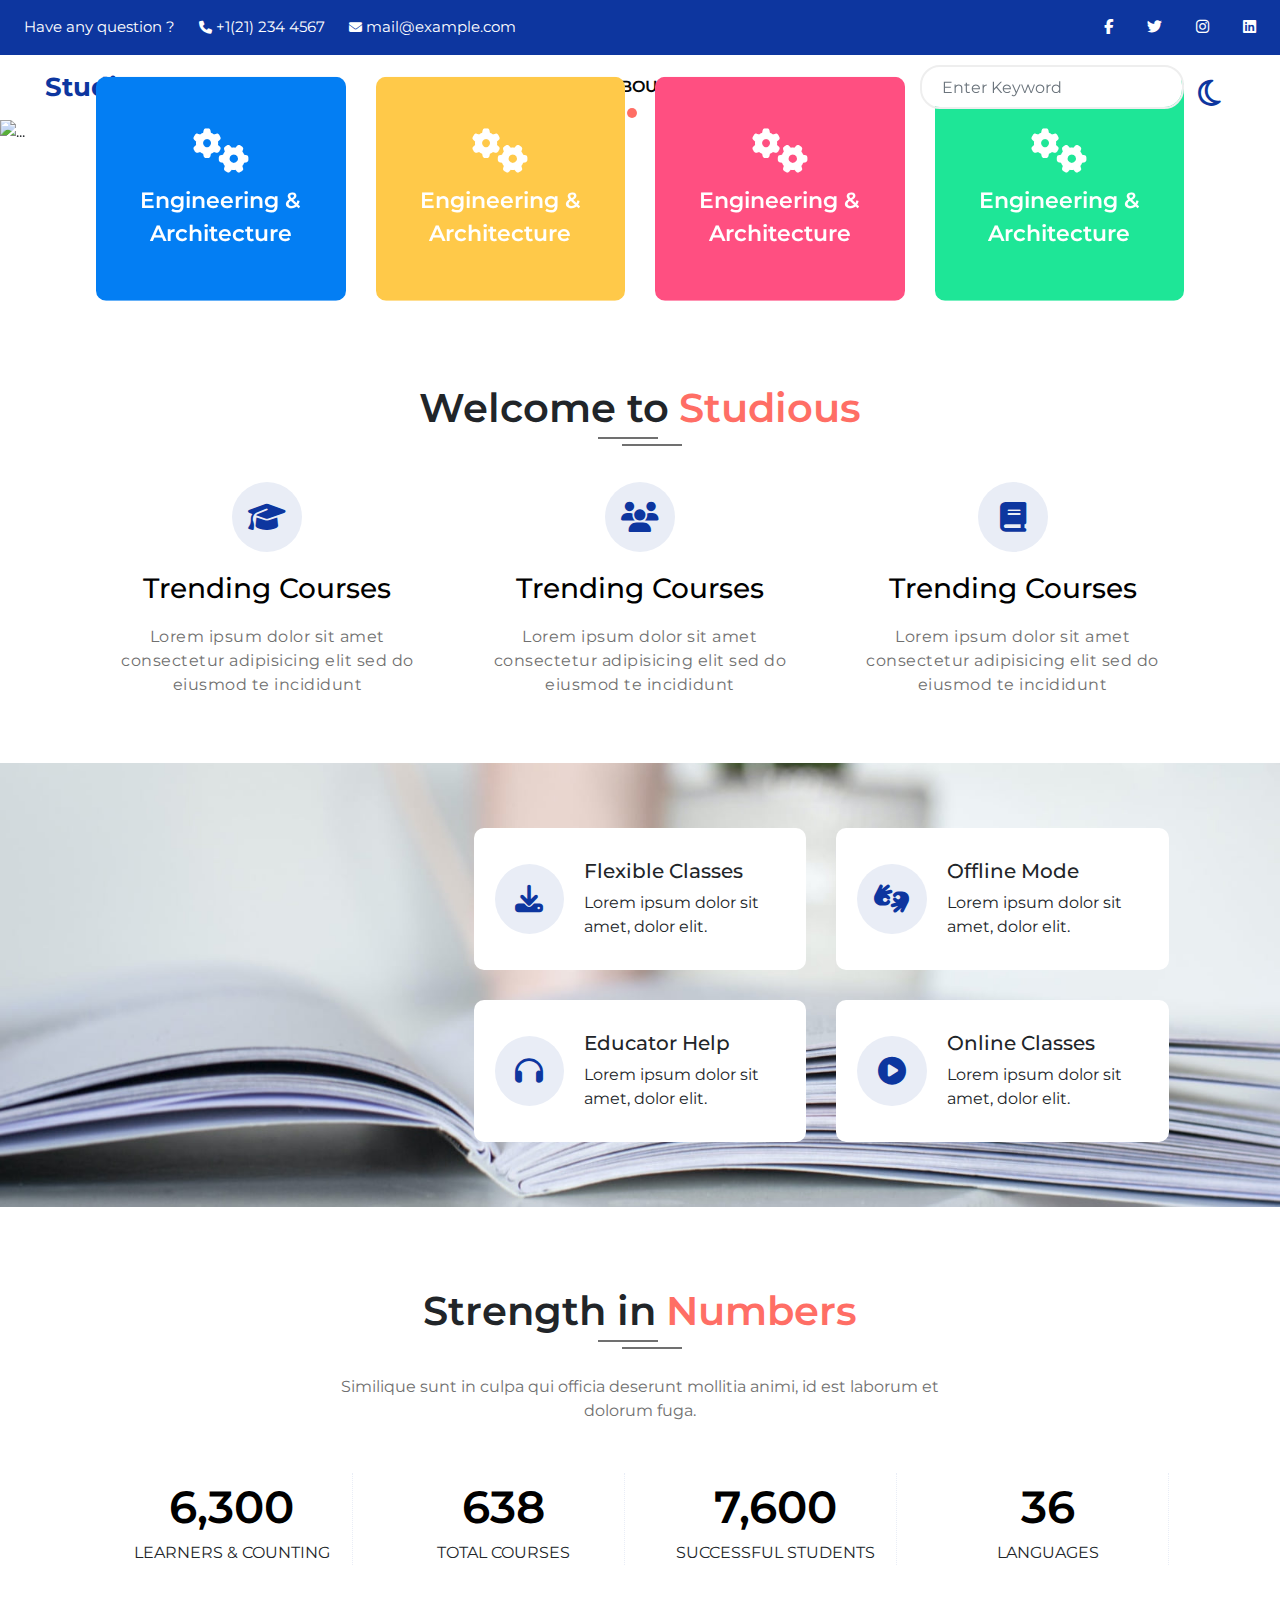
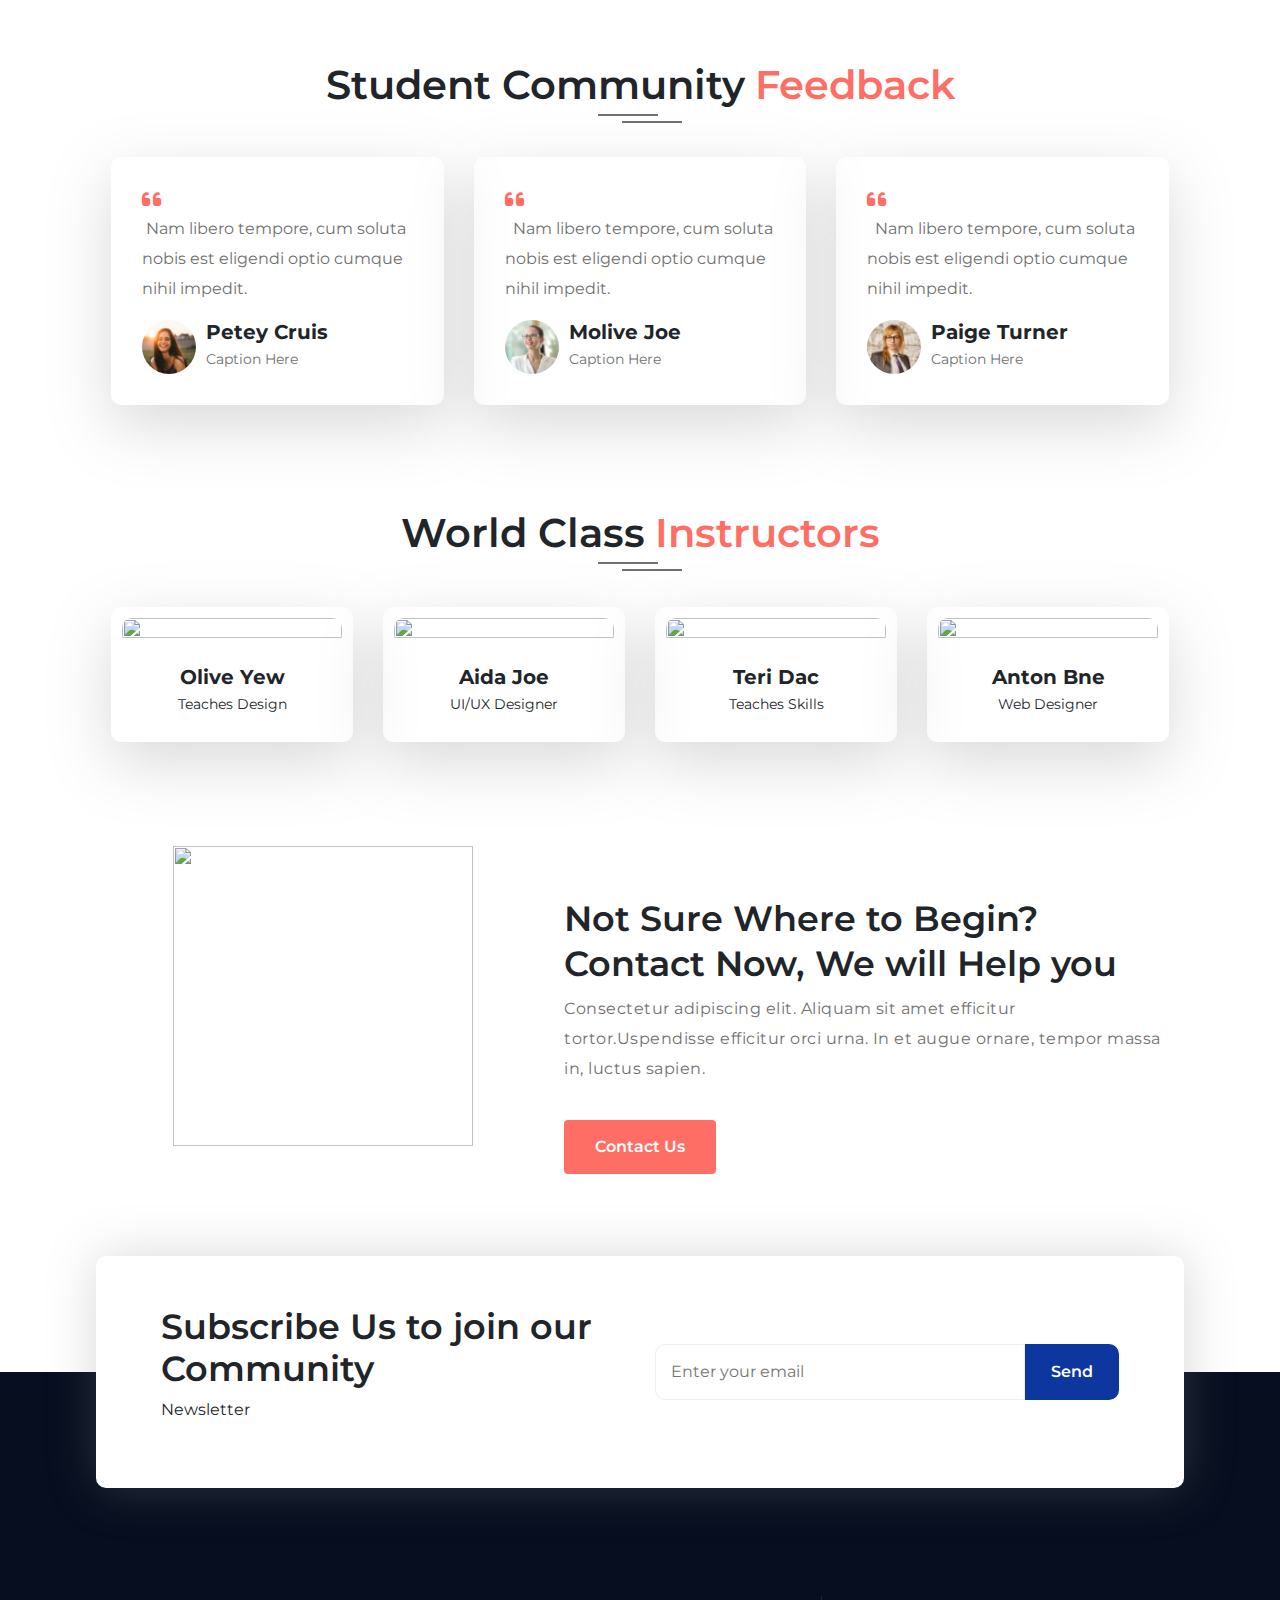
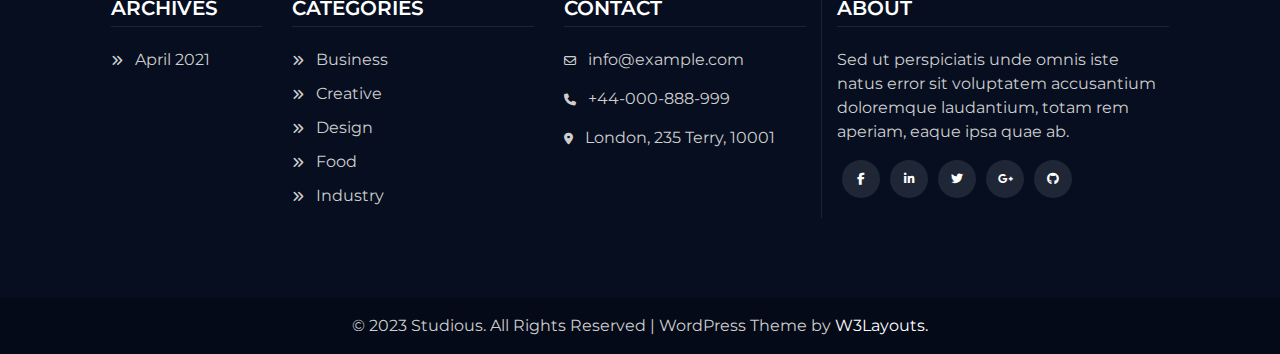
==== commit 8ac8bdab: "responsive lan 2" ====
--- a/home.html
+++ b/home.html
@@ -70,7 +70,7 @@
         </div>
         <div class="header__content">
           <!--start navbar -->
-          <nav class="header__nav navbar navbar-expand-lg mx-4">
+          <nav class="header__nav navbar navbar-expand-lg mx-lg-4 ">
             <a class="navbar-brand d-flex align-items-center" href="#">
               <img src="./img/logo.png" alt="" />
               <span class="hover__ora h2_DarkLight_Hover">Studious</span>
@@ -207,25 +207,25 @@
     <!--SERVICE -->
     <section class="service container__common">
       <div class="row text-center">
-        <div class="col-lg-3 col-md-6">
+        <div class="col-lg-3 col-md-6 col-12 mb-3">
           <div class="service__item service__item1">
             <i class="fa fa-cogs"></i>
             <a href="#">Engineering & <br>Architecture</a>
           </div>
         </div>
-        <div class="col-lg-3 col-md-6">
+        <div class="col-lg-3 col-md-6 col-12 mb-3">
           <div class="service__item service__item2">
             <i class="fa fa-cogs"></i>
             <a href="#">Engineering & <br>Architecture</a>
           </div>
         </div>
-        <div class="col-lg-3 col-md-6">
+        <div class="col-lg-3 col-md-6 col-12 mb-3">
           <div class="service__item service__item3">
             <i class="fa fa-cogs"></i>
             <a href="#">Engineering & <br>Architecture</a>
           </div>
         </div>
-        <div class="col-lg-3 col-md-6">
+        <div class="col-lg-3 col-md-6 col-12 mb-3">
           <div class="service__item service__item4">
             <i class="fa fa-cogs"></i>
             <a href="#">Engineering & <br>Architecture</a>
@@ -240,7 +240,7 @@
       <div class="intro__top container__common title">
         <h2 class="h2_DarkLight">Welcome to<span>Studious</span></h2>
         <div class="intro__detail row text-center">
-          <div class="col-4">
+          <div class="col-12 col-sm-6 col-lg-4 mx-auto">
             <div class="intro__top__item">
               <i class="fa fa-graduation-cap"></i>
               <a href="#">
@@ -249,7 +249,7 @@
               <p>Lorem ipsum dolor sit amet consectetur adipisicing elit sed do eiusmod te incididunt</p>
             </div>
           </div>
-          <div class="col-4">
+          <div class=" col-12 col-sm-6 col-lg-4 mx-auto">
             <div class="intro__top__item">
               <i class="fa fa-users"></i>              
               <a href="#">
@@ -258,7 +258,7 @@
               <p>Lorem ipsum dolor sit amet consectetur adipisicing elit sed do eiusmod te incididunt</p>
             </div>
           </div>
-          <div class="col-4">
+          <div class=" col-12 col-sm-6 col-lg-4 mx-auto ">
             <div class="intro__top__item">
               <i class="fa fa-book">             
               </i>           
@@ -271,8 +271,10 @@
         </div>
       </div>
       <div class="intro__bot">
-        <div class=" container__common d-flex flex-row-reverse"> 
-          <div class="col-4 intro__bot__box">
+        <div class=" container__common row"> 
+          <div class="col-xl-4"></div>
+          <div class="col-xl-8 col-12 mx-0 row p-0">
+          <div class="col-md-6 intro__bot__box">
             <div class="intro__bot__item">
               <i class="fa fa-download"></i>
               <div class="intro__text">
@@ -281,7 +283,7 @@
               </div>
             </div>
           </div>
-          <div class="col-4 intro__bot__box">
+          <div class="col-md-6 intro__bot__box">
             <div class="intro__bot__item">
               <i class="fa fa-american-sign-language-interpreting"></i>
               <div class="intro__text">
@@ -290,10 +292,7 @@
               </div>
             </div>
           </div>
-        </div>
-        <div class=" container__common d-flex flex-row-reverse">
-          
-          <div class="col-4 intro__bot__box">
+          <div class="col-md-6 intro__bot__box">
             <div class="intro__bot__item">
               <i class="fa fa-headphones"></i>
               <div class="intro__text">
@@ -302,7 +301,7 @@
               </div>
             </div>
           </div>
-          <div class="col-4 intro__bot__box">
+          <div class="col-md-6 intro__bot__box">
             <div class="intro__bot__item">
               <i class="fa fa-play-circle"></i>
               <div class="intro__text">
@@ -311,9 +310,11 @@
                 <p  class="mb-0 h5_DarkLight">Lorem ipsum dolor sit <br> amet, dolor elit.</p>
               </div>
             </div>
-          </div>                   
+          </div>  
+        </div>
+        </div>                 
         </div>              
-      </div>
+      
       <div class="clear"></div>
     </section>
 
@@ -325,25 +326,25 @@
     </div>
       <div class="number__content">
         <div class="row container__common ">
-          <div class="col-3">
+          <div class="col-12 col-sm-6 col-lg-3">
             <div class="number__item number__item1">
               <span class="counter h2_DarkLight">6,300</span>
               <p>LEARNERS & COUNTING</p>
             </div>
           </div>
-          <div class="col-3">
+          <div class="col-12 col-sm-6 col-lg-3">
             <div class="number__item number__item1">
               <span class="counter h2_DarkLight">638</span>
               <p>TOTAL COURSES</p>
             </div>
           </div>
-          <div class="col-3">
+          <div class="col-12 col-sm-6 col-lg-3">
             <div class="number__item number__item1">
               <span class="counter h2_DarkLight">7,600</span>
               <p>SUCCESSFUL STUDENTS</p>
             </div>
           </div>
-          <div class="col-3">
+          <div class="col-12 col-sm-6 col-lg-3">
             <div class="number__item number__item1">
               <span class="counter h2_DarkLight">36</span>
               <p>LANGUAGES</p>
@@ -360,7 +361,7 @@
       <h2 class="h2_DarkLight">Student Community<span>Feedback</span></h2>
     </div>
     <div class="feedback__content row container__common mt-5">
-      <div class="col-4">
+      <div class="col-12 col-md-6 col-lg-4  mb-4">
         <div class="feedback__item">
           <i class="fa fa-quote-left"></i>
           <p class="h5_DarkLight"> &nbspNam libero tempore, cum soluta nobis est eligendi optio cumque nihil impedit.</p>
@@ -373,7 +374,7 @@
           </div>
         </div>
       </div>
-      <div class="col-4">
+      <div class="col-12 col-md-6 col-lg-4 mb-4">
         <div class="feedback__item">
           <i class="fa fa-quote-left"></i>
           <p class="h5_DarkLight">&nbsp Nam libero tempore, cum soluta nobis est eligendi optio cumque nihil impedit.</p>
@@ -386,7 +387,7 @@
           </div>
         </div>
       </div>
-      <div class="col-4">
+      <div class="col-12 col-md-6 col-lg-4 mb-4 mx-auto">
         <div class="feedback__item">
           <i class="fa fa-quote-left"></i>
           <p class="h5_DarkLight">&nbsp Nam libero tempore, cum soluta nobis est eligendi optio cumque nihil impedit.</p>
@@ -410,7 +411,7 @@
       <h2 class="h2_DarkLight">World Class<span>Instructors</span></h2>
     </div>
     <div class="instructors__content row container__common text-center">
-      <div class="col-3">
+      <div class="col-12 col-sm-6 col-lg-3 mb-4">
         <div class="instructions__item">
           <div class="instructors__img">
             <img src="./img/instructors__1.jpg" alt="">
@@ -430,7 +431,7 @@
           <p class="h5_DarkLight">Teaches Design</p>
         </div>
       </div>
-      <div class="col-3">
+      <div class="col-12 col-sm-6 col-lg-3 mb-4">
         <div class="instructions__item">
           <div class="instructors__img">
             <img src="./img/instructors__2.jpg" alt="">
@@ -450,7 +451,7 @@
           <p class="h5_DarkLight">UI/UX Designer</p>
         </div>
       </div>
-      <div class="col-3">
+      <div class="col-12 col-sm-6 col-lg-3 mb-4">
         <div class="instructions__item">
           <div class="instructors__img">
             <img src="./img/instructors__3.jpg" alt="">
@@ -470,7 +471,7 @@
           <p class="h5_DarkLight">Teaches Skills</p>
         </div>
       </div>
-      <div class="col-3">
+      <div class="col-12 col-sm-6 col-lg-3 mb-4">
         <div class="instructions__item">
           <div class="instructors__img">
             <img src="./img/instructors__4.jpg" alt="">
@@ -496,10 +497,10 @@
    <!-- CONTACT -->
 <section class="contact">
 <div class="contact__tittle container__common row d-flex">
-  <div class="col-5 contact__item1">
+  <div class="col-lg-5 mx-auto contact__item1">
     <img src="./img/contact__1.png" alt="">
   </div>
-  <div class="col-7 contact__item2 ">
+  <div class="col-lg-7 mb-5 contact__item2 ">
     <h2 class="h2_DarkLight">Not Sure Where to Begin? <br>
       Contact Now, We will Help you</h2>
       <p>Consectetur adipiscing elit. Aliquam sit amet efficitur tortor.Uspendisse efficitur orci urna. In et augue ornare, tempor massa in, luctus sapien.</p>
@@ -508,7 +509,7 @@
 </div>
 <div class="contact__content">
   <div class="row container__common">
-  <div class="col-2">
+  <div class="col-lg-2 col-sm-6 col-12 mt-4">
     <div class="contact__item">
       <h5>ARCHIVES</h5>
       <a href="#">
@@ -517,7 +518,7 @@
       </a>
     </div>
   </div>
-  <div class="col-3">
+  <div class="col-lg-3 col-sm-6 col-12 mt-4">
     <div class="contact__item">
     <h5>CATEGORIES</h5>    
       <a href="#">
@@ -542,7 +543,7 @@
     </a>
   </div>
   </div>
-  <div class="col-3">
+  <div class="col-lg-3 col-sm-6 col-12 mt-4">
     <div class="contact__item">
       <h5>CONTACT</h5>
       <div class="contact__address">
@@ -561,7 +562,7 @@
     </div>
     </div>
   </div>
-  <div class="col-4 contact__about">
+  <div class="col-lg-4 col-sm-6 col-12 mt-4 contact__about">
     <div class="contact__item ">
       <h5>ABOUT</h5>
       <p>Sed ut perspiciatis unde omnis iste natus error sit voluptatem accusantium doloremque laudantium, totam rem aperiam, eaque ipsa quae ab.</p>
@@ -586,11 +587,11 @@
   </div>
 </div>
 <div class="contact__search row">
-  <div class="col-6">
+  <div class="col-12 col-md-6 ">
 <h3 class="h2_DarkLight">Subscribe Us to join our Community</h3>
 <p class="h5_DarkLight">Newsletter</p>
   </div>
-  <div class="col-6 d-flex align-items-center">
+  <div class="col-12 col-md-6 d-flex align-items-center">
 <input type="text" placeholder="Enter your email">
 <button class="h2_DarkLight buttonbg" type="submit">Send</button>
   </div>
--- a/CSS/index.css
+++ b/CSS/index.css
@@ -47,45 +47,44 @@
   transform: translateX(20%);
 }
 /* DARK-LIGHT */
-.nav-item2 .nav-link i{
+.nav-item2 .nav-link i {
   font-size: 30px;
   transform: translateY(7px);
-  color:#4867b0 ;
-}
-body .nav-item2 .nav-link:hover i{
-  color: #ff6e65 ;
+  color: #4867b0;
+}
+body .nav-item2 .nav-link:hover i {
+  color: #ff6e65;
 }
 
 button {
-    background: var(--primary-color);
-    border: none;
-    color: #fff;
-    padding: 16px 30px;
-    font-size: 16px;
-    cursor: pointer;
-    font-weight: 600;
-    border-radius: 0 8px 8px 0;
+  background: var(--primary-color);
+  border: none;
+  color: #fff;
+  padding: 16px 30px;
+  font-size: 16px;
+  cursor: pointer;
+  font-weight: 600;
+  border-radius: 0 8px 8px 0;
 }
 
 /* light theme */
-#myBody{
+#myBody {
   background-color: white;
   transition: all 0.5s;
 }
-#switchButton{
+#switchButton {
   background-color: transparent;
   transition: all 0.5s;
 }
-#switchButton .fa-sun{
+#switchButton .fa-sun {
   display: none;
 }
 #switchButton .fa-moon {
   display: block;
-  
 }
 /* dark theme */
 .dark#myBody {
-  background-color: #161C2D;
+  background-color: #161c2d;
   transition: all 0.5s;
 }
 .dark #switchButton {
@@ -95,26 +94,24 @@
 
 .dark #switchButton .fa-sun {
   display: block;
-  
-}
-.nav-item2 .nav-link:focus{
-outline: none !important;
-box-shadow: none;
+}
+.nav-item2 .nav-link:focus {
+  outline: none !important;
+  box-shadow: none;
 }
 .dark #switchButton .fa-moon {
   display: none;
 }
 
 #myBody.dark .header__content .dropdown-menu {
-  background-color: #161C2D; /* Màu bạn muốn cho chế độ tối */
-}
-
+  background-color: #161c2d; /* Màu bạn muốn cho chế độ tối */
+}
 
 #myBody.dark .contact__search,
 #myBody.dark .contact__search input,
 #myBody.dark .intro__bot__item,
-#myBody.dark .form-inline input    {
-  background-color: #161C2D; /* Màu bạn muốn cho chế độ tối */
+#myBody.dark .form-inline input {
+  background-color: #161c2d; /* Màu bạn muốn cho chế độ tối */
 }
 
 #myBody.dark .header__content.scrolled {
@@ -122,18 +119,12 @@
   top: 0;
   left: 0;
   width: 100%;
-  background-color: #161C2D; /* Thay đổi màu nền khi thanh navbar hiển thị trên top */
+  background-color: #161c2d; /* Thay đổi màu nền khi thanh navbar hiển thị trên top */
   z-index: 1000; /* Đảm bảo nằm trên cùng */
   box-shadow: 0 2px 4px rgba(0, 0, 0, 0.1);
   transition: 0.1s;
 }
 
-
-
-
-
-
-
 #myBody.dark .header__content a,
 #myBody.dark .header__content .dropdown-item {
   color: white; /* Màu bạn muốn cho chế độ tối */
@@ -143,19 +134,19 @@
   color: white; /* Màu bạn muốn cho chế độ tối */
 }
 
-#myBody.dark  .h2_DarkLight,
-#myBody.dark  .h2_DarkLight_Hover,
+#myBody.dark .h2_DarkLight,
+#myBody.dark .h2_DarkLight_Hover,
 #myBody.dark .intro .intro__top__item h3,
 #myBody.dark .intro .intro__top__item i {
   color: white; /* Màu bạn muốn cho chế độ tối */
   font-size: 20px;
 }
 
-#myBody.dark  .h5_DarkLight {
-  color: #D7D7D7; /* Màu bạn muốn cho chế độ tối */
-}
-
-#myBody.dark  .h2_DarkLight_Hover:hover {
+#myBody.dark .h5_DarkLight {
+  color: #d7d7d7; /* Màu bạn muốn cho chế độ tối */
+}
+
+#myBody.dark .h2_DarkLight_Hover:hover {
   color: #ff6e65; /*hover vào 1 vài element ở chế độ tối */
   cursor: pointer;
   background: none;
@@ -163,45 +154,36 @@
 
 #myBody.dark .intro .intro__top__item i,
 #myBody.dark .intro .intro__bot__item i {
-  background-color: rgba(168,176 , 195, 0.11); /* Màu bạn muốn cho chế độ tối */
- 
+  background-color: rgba(168, 176, 195, 0.11); /* Màu bạn muốn cho chế độ tối */
 }
 
 #myBody.dark button,
 #myBody.dark .intro .intro__top__item i,
 #myBody.dark .intro .intro__bot__item i {
-  color: #4867B0; /* Màu bạn muốn cho chế độ tối */
+  color: #4867b0; /* Màu bạn muốn cho chế độ tối */
 }
 #myBody.dark .onTop,
 #myBody.dark .buttonbg {
-  background-color: #4867B0; /* Màu bạn muốn cho chế độ tối */
+  background-color: #4867b0; /* Màu bạn muốn cho chế độ tối */
 }
 
 /* button dark_light */
 
-#switchButton{
-  transform: translate(-25%,25%); /* vi trí icon d-light */
-}
-#switchButton i:hover  {
+#switchButton {
+  transform: translate(-25%, 25%); /* vi trí icon d-light */
+}
+#switchButton i:hover {
   color: #ff6e65;
 }
-#switchButton i{
+#switchButton i {
   font-size: 30px; /* font icon d-light */
 }
-.btn_dark_light:focus{
-  box-shadow: none; 
-}
-
-
-
-
-
-
-
+.btn_dark_light:focus {
+  box-shadow: none;
+}
 
 /* HEADER */
 /* header contact */
-
 
 header .header__contact {
   background-color: #0d369f;
@@ -284,9 +266,6 @@
   transition: 0.1s;
 }
 
-
-
-
 /*  BANNER */
 .banner__container {
   position: relative;
@@ -310,20 +289,21 @@
 }
 .banner .carousel-item {
   position: relative;
+  height: 70%;
 }
 .banner .carousel-item .banner__text {
   width: 50%;
   height: 50%;
   position: absolute;
-  top: 10%;
-  left: 13%;
+  top: 0;
+  left: 0;
+  transform: translate(15%, 30%);
 }
 .banner .carousel-item .banner__text p {
   color: white;
   font-size: 70px;
   line-height: 80px;
   font-weight: bold;
-  
 }
 .banner .carousel-item .button1 {
   padding: 12px 22px;
@@ -344,7 +324,7 @@
   padding: 50px 30px;
   border: 1px solid transparent;
   border-radius: 10px;
-  transform: translateY(-40%);
+  transform: translateY(-30%);
 }
 .service .service__item i {
   font-size: 45px;
@@ -593,20 +573,20 @@
   position: relative;
   margin-top: 150px;
 }
-.contact__item{
+.contact__item {
   position: relative;
 }
 .contact__item h5 {
   color: white;
   font-weight: 600;
-  
+
   padding-bottom: 20px;
 }
-.contact__item h5::before{
+.contact__item h5::before {
   content: "";
-  width: 100% ;
+  width: 100%;
   height: 1px;
-  background-color: rgba(238, 238, 238,0.1);
+  background-color: rgba(238, 238, 238, 0.1);
   position: absolute;
   left: 0;
   top: 30px;
@@ -625,7 +605,8 @@
   margin-bottom: 10px;
   transition: all 0.5s;
 }
-.contact__item a:hover, .contact__item .contact__address a:hover{
+.contact__item a:hover,
+.contact__item .contact__address a:hover {
   color: white;
 }
 .contact__item p {
@@ -642,7 +623,7 @@
   color: white;
   transition: all 0.5s;
 }
-.contact__item .contact__icon i:hover{
+.contact__item .contact__icon i:hover {
   color: #cecece;
 }
 .contact__item .contact__address a {
@@ -650,13 +631,13 @@
   color: #cecece;
   transition: all 0.5s;
 }
-.contact__about{
-  border-left: 1px solid rgba(238, 238, 238,0.1);
+.contact__about {
+  border-left: 1px solid rgba(238, 238, 238, 0.1);
 }
 /* CONTACT : search */
 .contact__search {
   background-color: white;
-  width: 60%;
+  width: 85%;
   margin: 0 auto;
   border-radius: 10px;
   padding: 50px;
@@ -671,7 +652,7 @@
   font-weight: 600;
 }
 .contact__search input {
-  border: 0.5px solid rgb(255, 255, 255, 0.2);
+  border: 1px solid #eee;
   border-top-left-radius: 10px;
   border-bottom-left-radius: 10px;
   padding: 15px;
@@ -705,7 +686,7 @@
   margin-bottom: 0;
   color: #cecece;
 }
-.contact__bot a{
+.contact__bot a {
   color: white;
 }
 /* BACK TO TOP */
@@ -713,9 +694,9 @@
   visibility: hidden;
   position: fixed;
   bottom: 80px;
-  right: 20px; 
-}
-.backtotop i{
+  right: 20px;
+}
+.backtotop i {
   width: 40px;
   height: 40px;
   border: none;
@@ -725,24 +706,29 @@
   color: white;
   font-size: 16px;
   text-align: center;
-  line-height: 40px; 
+  line-height: 40px;
 }
 .backtotop i:hover {
   opacity: 0.8;
 }
-.cd-top--is-visible { 
+.cd-top--is-visible {
   visibility: visible;
   opacity: 1;
 }
 
 /* RESPONSIVE */
+@media screen and (max-width: 1200px) {
+  .banner .banner__container .banner__text {
+    width: 60%;
+  }
+}
 @media screen and (max-width: 991px) {
   /* HEADER */
-  
+
   header .header__nav span.fa-bars {
     color: white;
     background-color: #0d369f;
-    line-height: 39px ;
+    line-height: 39px;
     margin: 0;
     border-radius: 5px;
   }
@@ -753,18 +739,43 @@
     border-color: black;
     background-color: #0d369f;
   }
-  #switchButton{
+  #switchButton {
     background-color: transparent;
   }
   #switchButton .fa-regular {
-   transform: translate(-200%,-30%);
+    transform: translate(-200%, -30%);
   }
   #switchButton .fa-sun {
-    transform: translate(-150%,-30%);
-  }
+    transform: translate(-150%, -30%);
+  }
+
   /* BANNER */
-  .banner .banner__container .banner__text p{
-    font-size: 50px ;
-    line-height: 1 ;
-  }
-}+  .banner .banner__container .carousel-item {
+    height: 90%;
+  }
+  .banner .banner__container .banner__text {
+    transform: translate(12%, 50%);
+  }
+  .banner .banner__container .banner__text p {
+    font-size: 50px;
+    line-height: 1;
+  }
+  /* CONTACT */
+  .contact .contact__about {
+    border-left: none;
+  }
+}
+@media screen and (max-width: 767px) {
+  /* BANNER */
+  .banner .banner__container .banner__text {
+    transform: translate(16%, 40%);
+    width: 85%;
+  }
+  /* SERVICE */
+  .service .service__item {
+    width: 85%;
+    margin: 0 auto;
+  }
+}
+@media screen and (max-width: 575px) {
+}
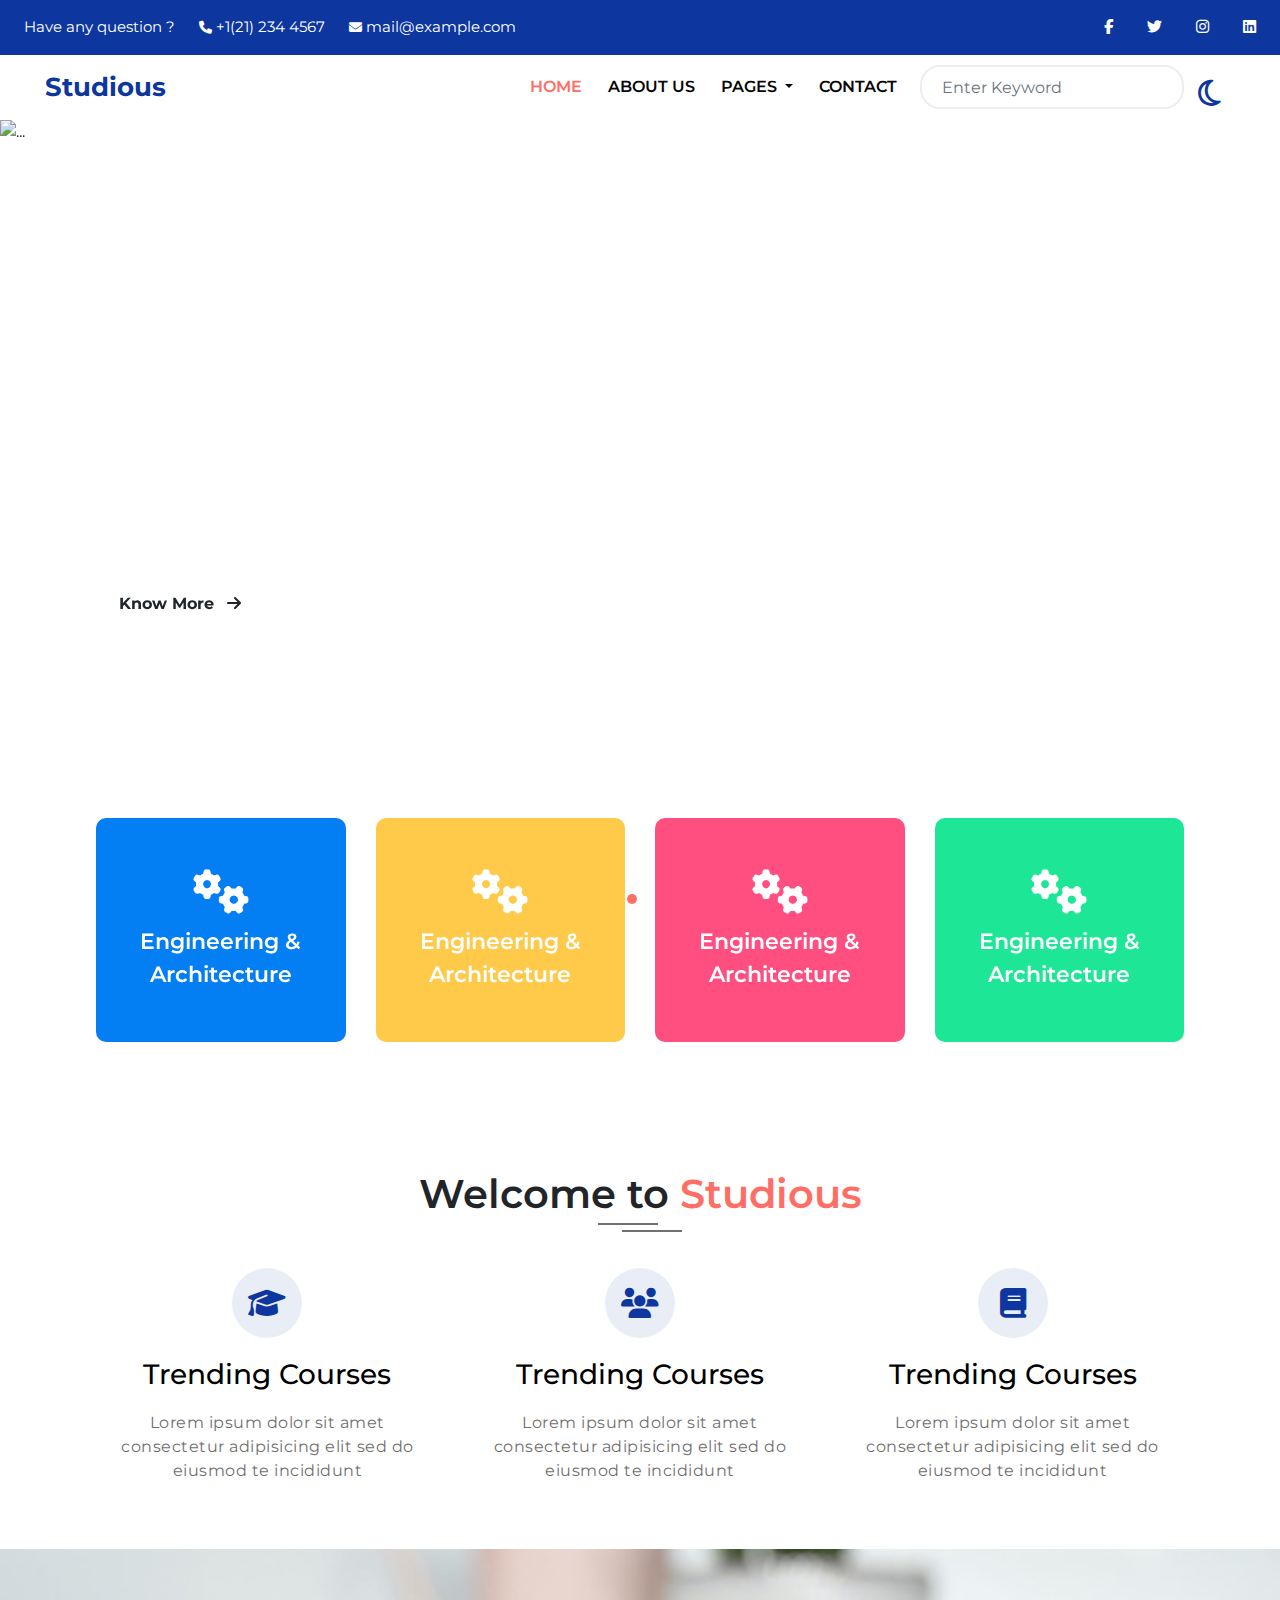
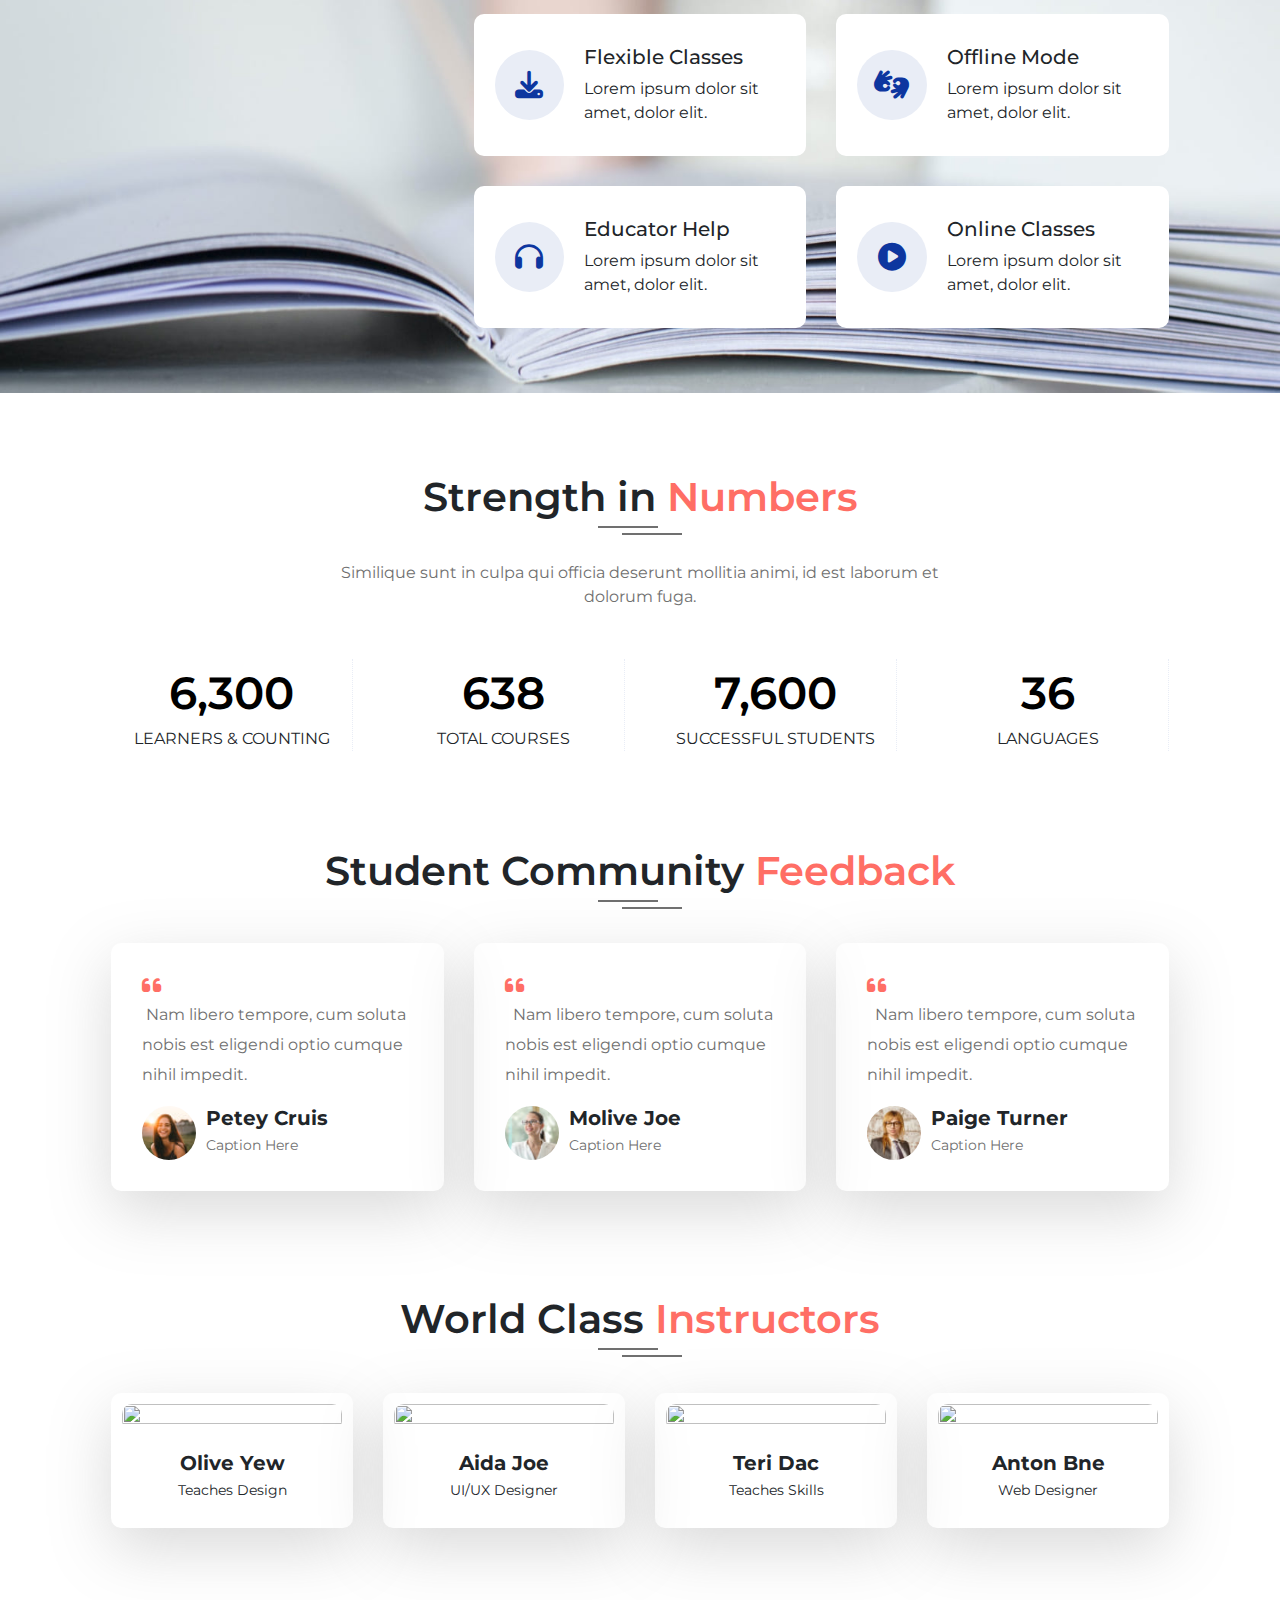
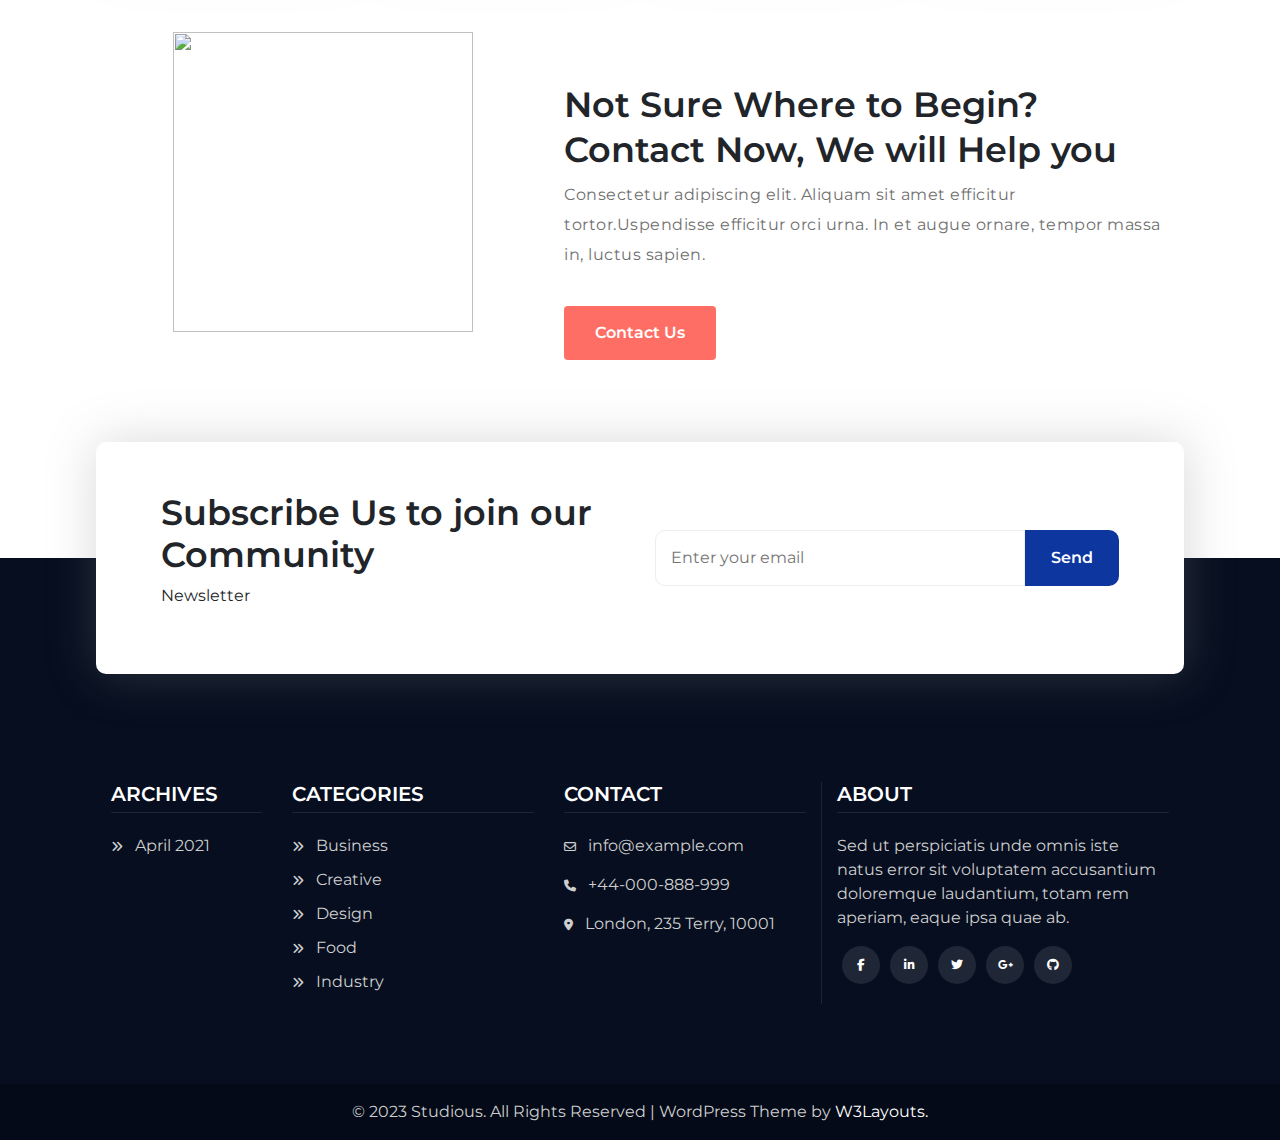
==== commit 2589ed6b: "responsive lan 3" ====
--- a/home.html
+++ b/home.html
@@ -118,9 +118,7 @@
                 
                   <li class="nav-item">
                     <a class="nav-link h2_DarkLight_Hover " href="#">Contact</a>
-                  </li>
-                  
-                
+                  </li>                           
               </ul>
               <form class="form-inline my-2 my-lg-0">
                 <input
@@ -131,18 +129,8 @@
                 />
                 <button class="btn" aria-hidden="true" type="submit">
                   <i class="fa fa-search hover__ora"></i>
-                </button>
-               
+                </button>              
               </form>
-
-
-
-             
-              
-
-
-
-
             </div>
             <!-- dark-light -->
             <div class="nav-item nav-item2 ml-5">
@@ -178,7 +166,7 @@
           </ol>
           <div class="carousel-inner">
             <div class="carousel-item active">
-              <img src="./img/banner1.jpg" class="d-block w-100" alt="..." />
+              <img src="./img/banner1.jpg" class="d-block w-100 h-100" alt="..." />
               <div class="banner__text">
                 <p>
                   Master the Skills to Drive yours Career                  
@@ -187,7 +175,7 @@
               </div>
             </div>
             <div class="carousel-item">
-              <img src="./img/banner2.jpg" class="d-block w-100" alt="..." />
+              <img src="./img/banner2.jpg" class="d-block w-100 h-100" alt="..." />
               <div class="banner__text">
                 <p>
                   Studious is the 
@@ -238,7 +226,7 @@
     <!-- INTRO -->
     <section class="intro">
       <div class="intro__top container__common title">
-        <h2 class="h2_DarkLight">Welcome to<span>Studious</span></h2>
+        <h2 class="h2_DarkLight">Welcome to<span>&nbspStudious</span></h2>
         <div class="intro__detail row text-center">
           <div class="col-12 col-sm-6 col-lg-4 mx-auto">
             <div class="intro__top__item">
@@ -321,7 +309,7 @@
     <!-- NUMBER -->
    <section class="number text-center">
     <div class="number__title title">
-      <h2 class="h2_DarkLight">Strength in<span>Numbers</span></h2>
+      <h2 class="h2_DarkLight">Strength in<span>&nbspNumbers</span></h2>
       <p>Similique sunt in culpa qui officia deserunt mollitia animi, id est laborum et <br> dolorum fuga.</p>
     </div>
       <div class="number__content">
@@ -358,7 +346,7 @@
    <!-- FEEDBACK -->
    <section class="feedback">
     <div class="feedback__title title">
-      <h2 class="h2_DarkLight">Student Community<span>Feedback</span></h2>
+      <h2 class="h2_DarkLight ">Student Community<span>&nbspFeedback</span></h2>
     </div>
     <div class="feedback__content row container__common mt-5">
       <div class="col-12 col-md-6 col-lg-4  mb-4">
@@ -408,7 +396,7 @@
    <!-- INSTRUCTORS -->
    <section class="instructors">
     <div class="instructors__title title">
-      <h2 class="h2_DarkLight">World Class<span>Instructors</span></h2>
+      <h2 class="h2_DarkLight">World Class<span>&nbspInstructors</span></h2>
     </div>
     <div class="instructors__content row container__common text-center">
       <div class="col-12 col-sm-6 col-lg-3 mb-4">
--- a/CSS/index.css
+++ b/CSS/index.css
@@ -26,7 +26,6 @@
 }
 .title h2 span {
   color: #ff6e65;
-  margin-left: 10px;
 }
 .title h2::before {
   content: "";
@@ -271,10 +270,12 @@
   position: relative;
 }
 .banner .carousel-item {
-  height: 80vh;
   background-size: cover;
   background-position: bottom center;
-}
+  position: relative;
+  height: 90vh;
+}
+
 .banner li {
   width: 10px;
   height: 10px;
@@ -287,17 +288,14 @@
   border-radius: 50%;
   background-color: #ff6e65;
 }
-.banner .carousel-item {
-  position: relative;
-  height: 70%;
-}
+
 .banner .carousel-item .banner__text {
   width: 50%;
   height: 50%;
   position: absolute;
   top: 0;
   left: 0;
-  transform: translate(15%, 30%);
+  transform: translate(15%, 50%);
 }
 .banner .carousel-item .banner__text p {
   color: white;
@@ -324,7 +322,7 @@
   padding: 50px 30px;
   border: 1px solid transparent;
   border-radius: 10px;
-  transform: translateY(-30%);
+  transform: translateY(-50%);
 }
 .service .service__item i {
   font-size: 45px;
@@ -720,10 +718,23 @@
 @media screen and (max-width: 1200px) {
   .banner .banner__container .banner__text {
     width: 60%;
+    transform: translate(12%, 30%);
   }
 }
 @media screen and (max-width: 991px) {
   /* HEADER */
+  header .header__contact {
+    opacity: 0;
+    height: 0;
+  }
+  header .header__content {
+    position: absolute;
+    top: 0;
+    left: 0;
+    width: 100%;
+    z-index: 10;
+    
+  }
 
   header .header__nav span.fa-bars {
     color: white;
@@ -750,12 +761,19 @@
   }
 
   /* BANNER */
+  .banner .banner__container .banner__img {
+    transform: translateY(-50px);
+    background-size: cover;
+  }
+  .banner .banner__container .banner__text {
+    width: 85%;
+    transform: translate(10%, 60%);
+  }
   .banner .banner__container .carousel-item {
-    height: 90%;
-  }
-  .banner .banner__container .banner__text {
-    transform: translate(12%, 50%);
-  }
+    height: 100vh;
+    width: 100vw;
+  }
+
   .banner .banner__container .banner__text p {
     font-size: 50px;
     line-height: 1;
@@ -766,16 +784,47 @@
   }
 }
 @media screen and (max-width: 767px) {
+  .container__common {
+    width: 100%;
+  }
   /* BANNER */
+  .banner .banner__container .carousel-item {
+    height: 90vh;
+    width: 100vw;
+  }
   .banner .banner__container .banner__text {
-    transform: translate(16%, 40%);
+    transform: translate(10%, 60%);
     width: 85%;
+  }
+  .banner .banner__container .banner__text p {
+    width: 85%;
+    font-size: 45px;
   }
   /* SERVICE */
   .service .service__item {
     width: 85%;
     margin: 0 auto;
   }
+  /* INTRO */
+  .intro .intro__detai .intro__bot__item {
+    width: 85%;
+    margin: 0 auto;
+  }
+}
+@media screen and (max-width: 650px) {
+  .container__common {
+    width: 100%;
+  }
+  .banner .banner__container .banner__text {
+    width: 85%;
+  }
 }
 @media screen and (max-width: 575px) {
-}
+  .container__common {
+    width: 100%;
+  }
+  .feedback .feedback__title h2,
+  .feedback .feedback__title span {
+    display: block;
+  }
+}
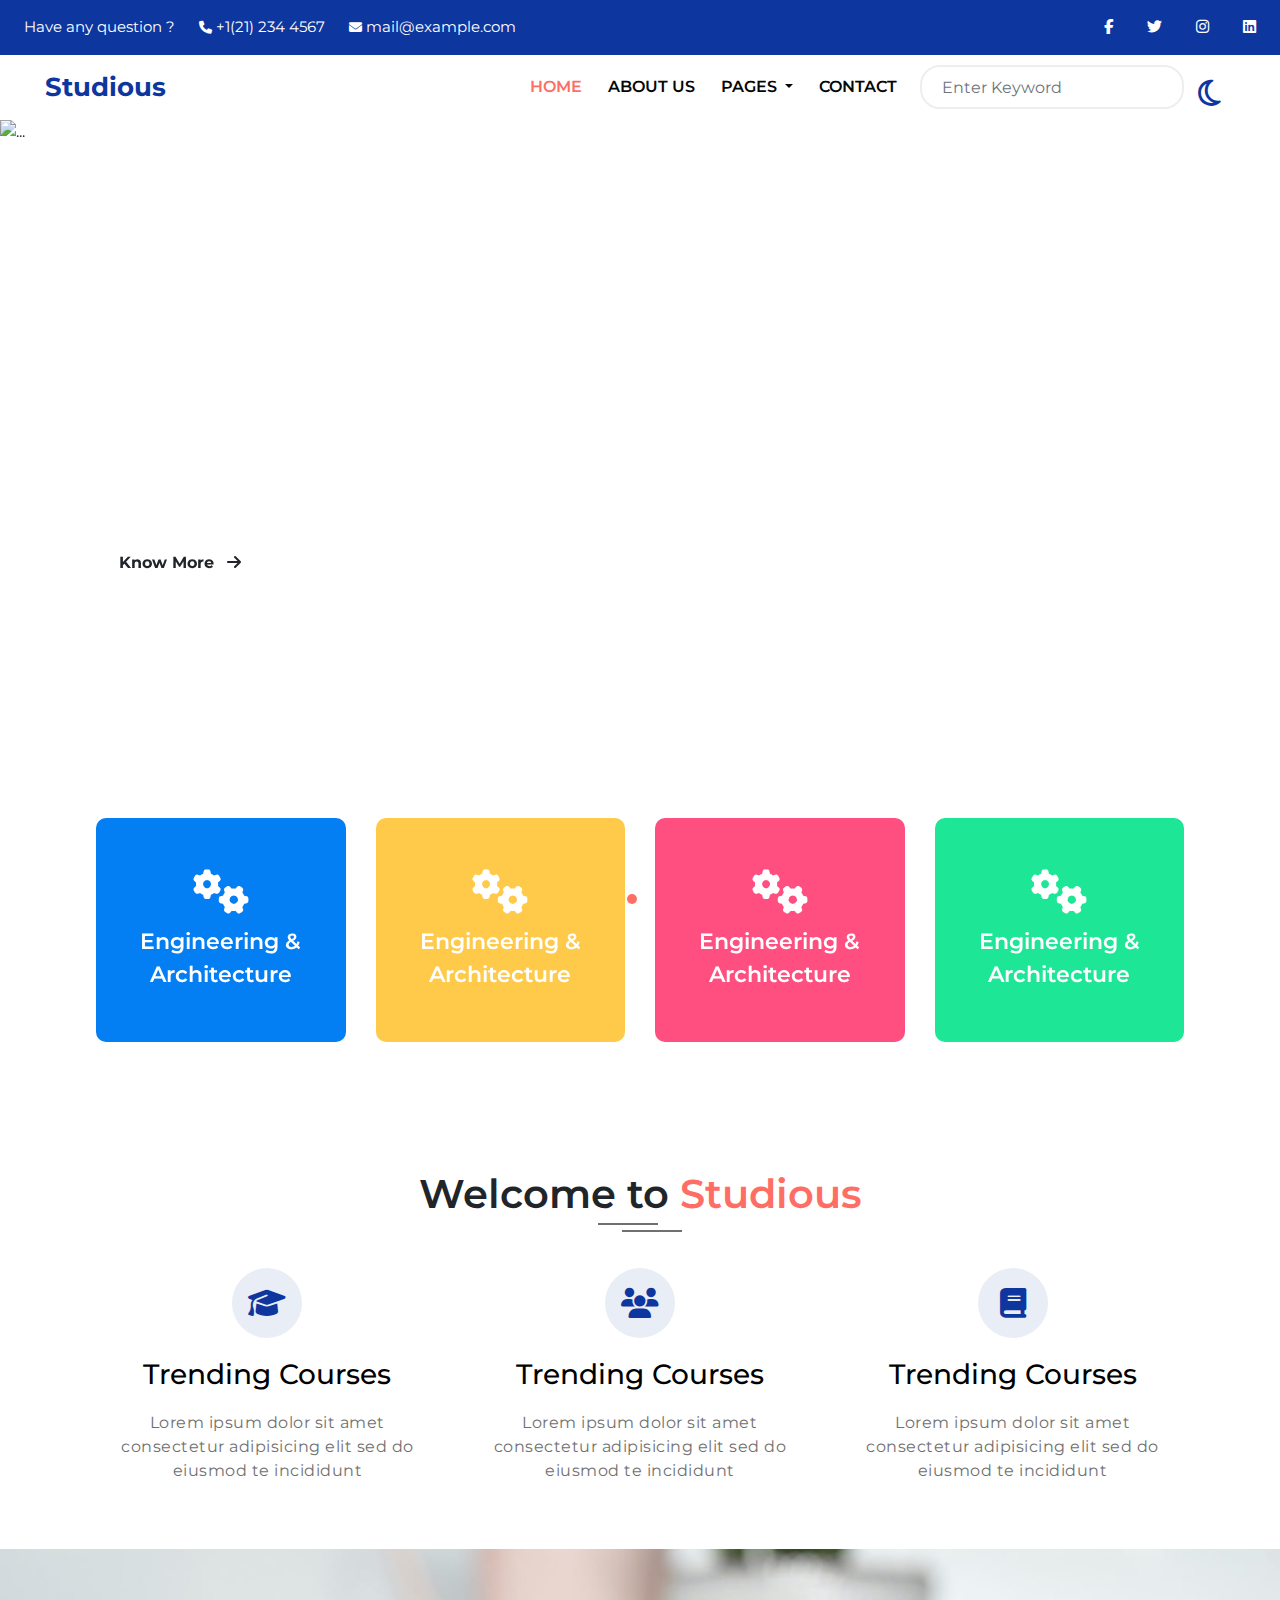
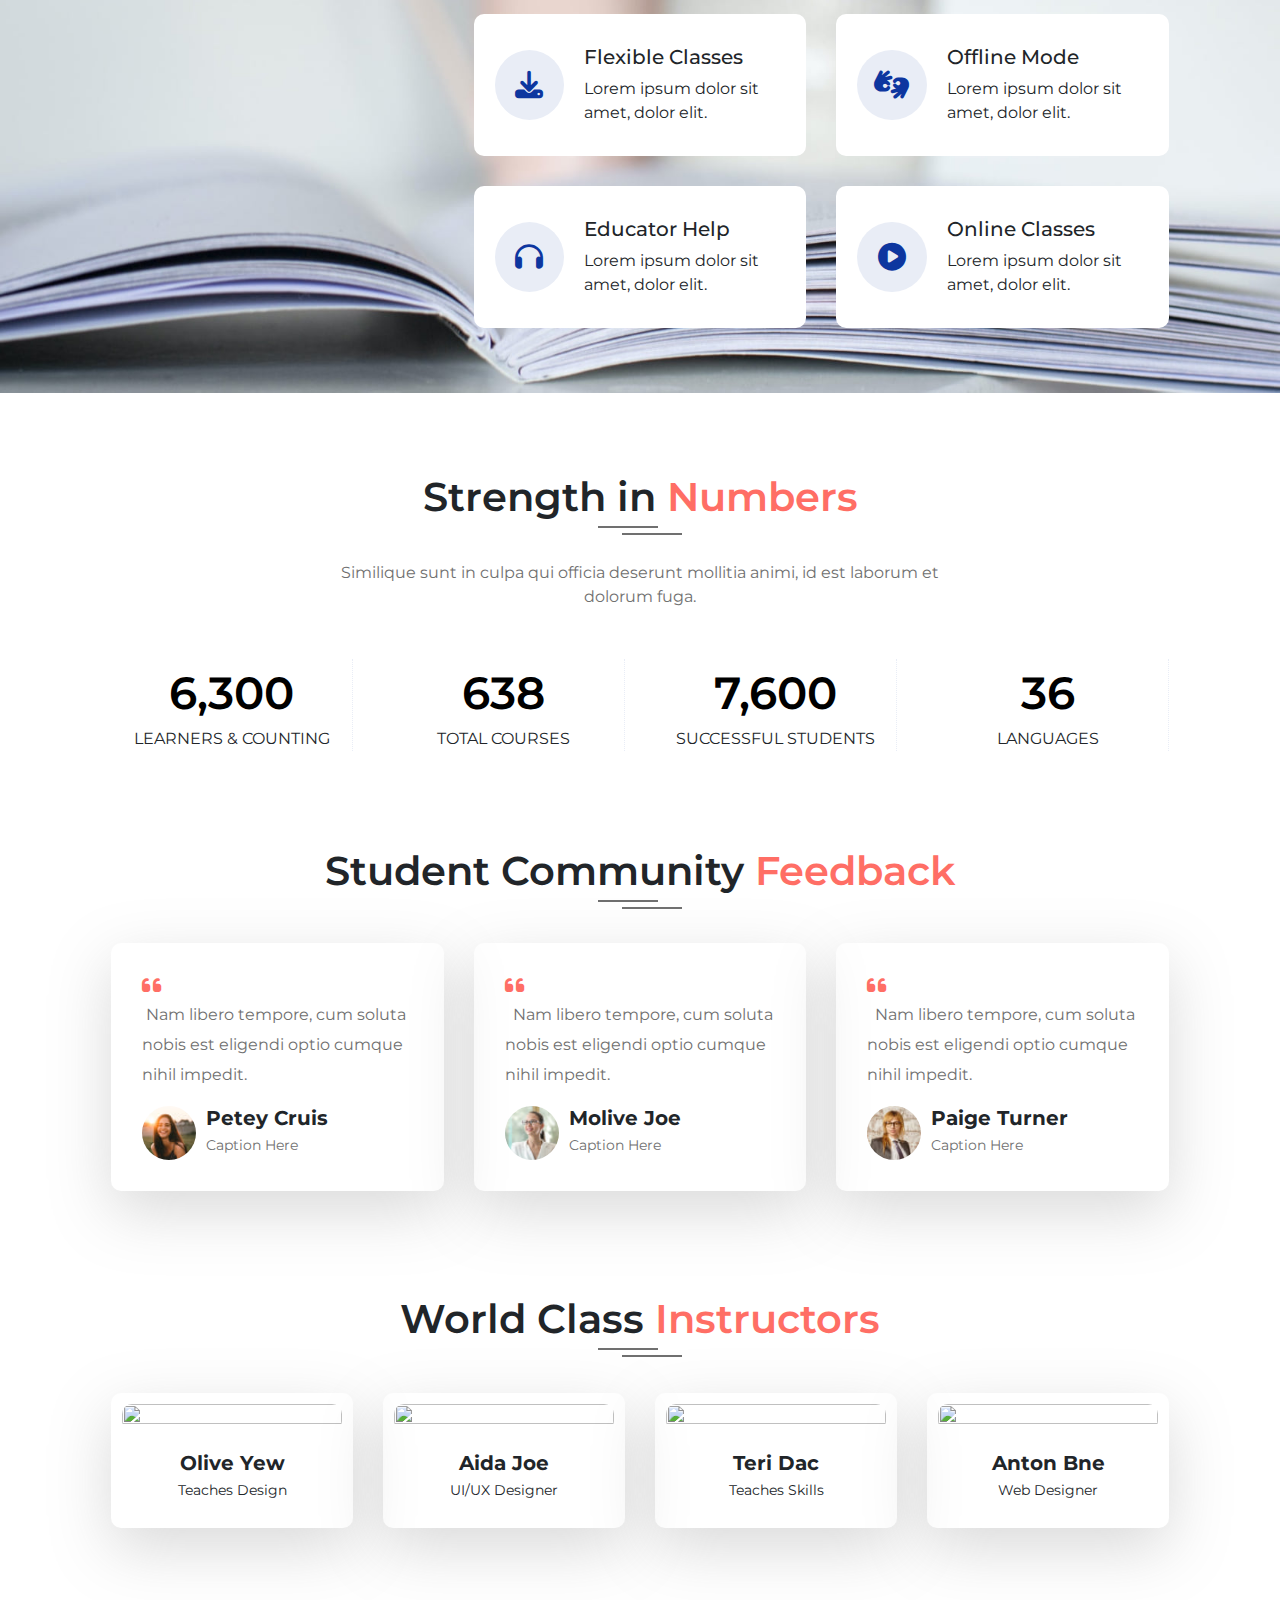
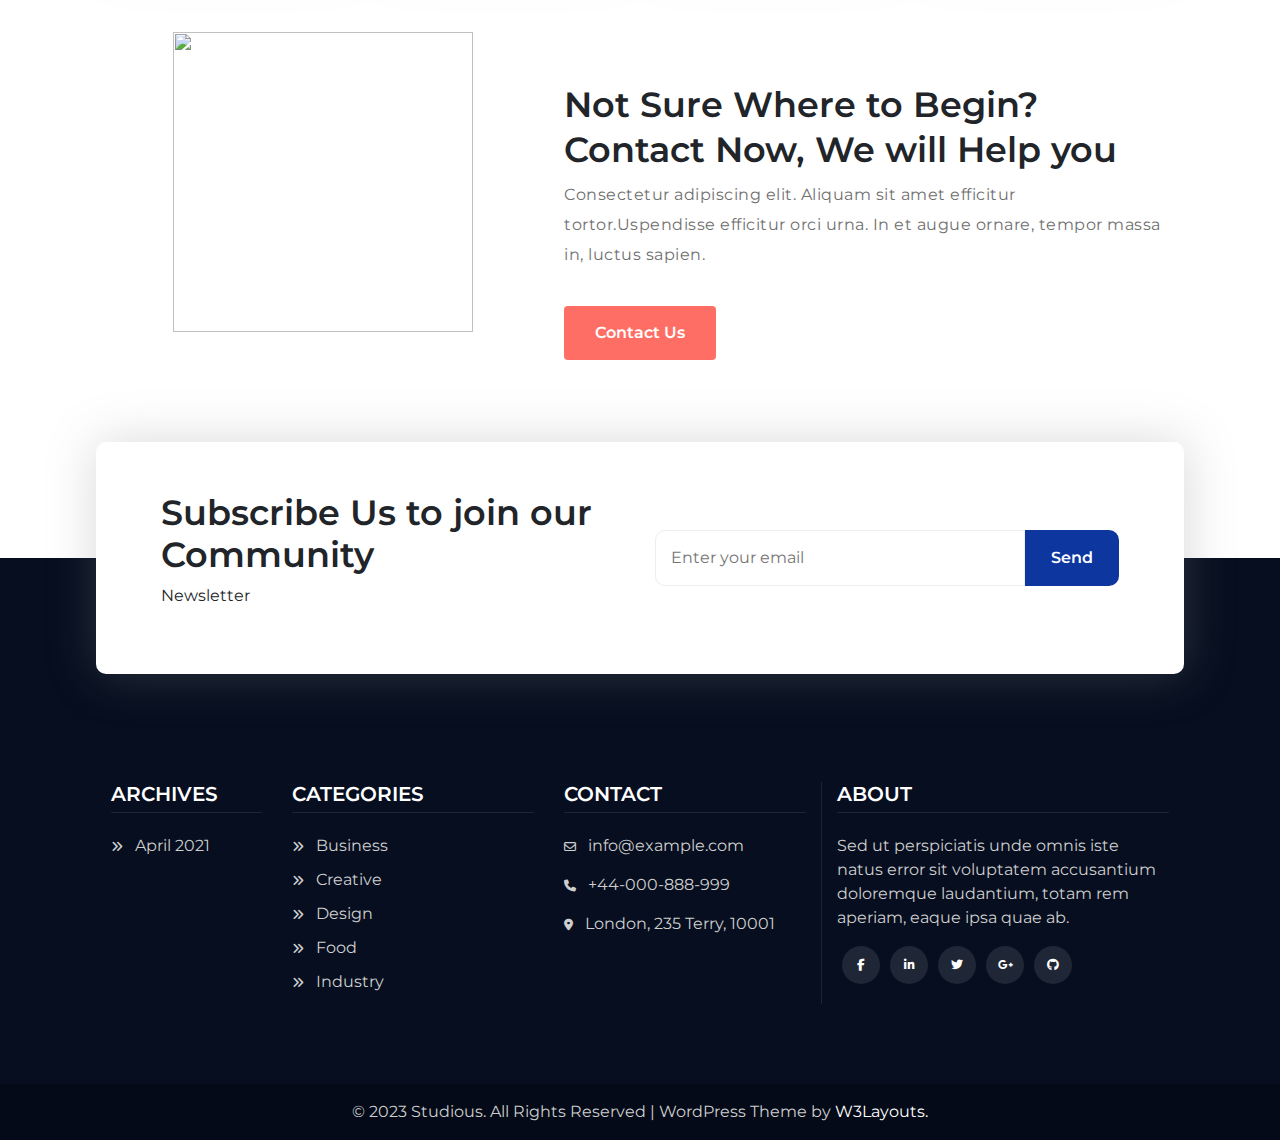
==== commit 03b99863: "responsive + fix lan 4" ====
--- a/home.html
+++ b/home.html
@@ -1,7 +1,8 @@
 <!DOCTYPE html>
 <html lang="en">
   <head>
-    <title>Study</title>
+    <link rel="shortcut icon" href="./img/icon.png" type="image/x-icon">
+    <title>Studious - Group 3</title>
     <!-- Required meta tags -->
     <meta charset="utf-8" />
     <meta
--- a/CSS/index.css
+++ b/CSS/index.css
@@ -138,7 +138,6 @@
 #myBody.dark .intro .intro__top__item h3,
 #myBody.dark .intro .intro__top__item i {
   color: white; /* Màu bạn muốn cho chế độ tối */
-  font-size: 20px;
 }
 
 #myBody.dark .h5_DarkLight {
@@ -295,7 +294,7 @@
   position: absolute;
   top: 0;
   left: 0;
-  transform: translate(15%, 50%);
+  transform: translate(15%, 40%);
 }
 .banner .carousel-item .banner__text p {
   color: white;
@@ -733,7 +732,6 @@
     left: 0;
     width: 100%;
     z-index: 10;
-    
   }
 
   header .header__nav span.fa-bars {
